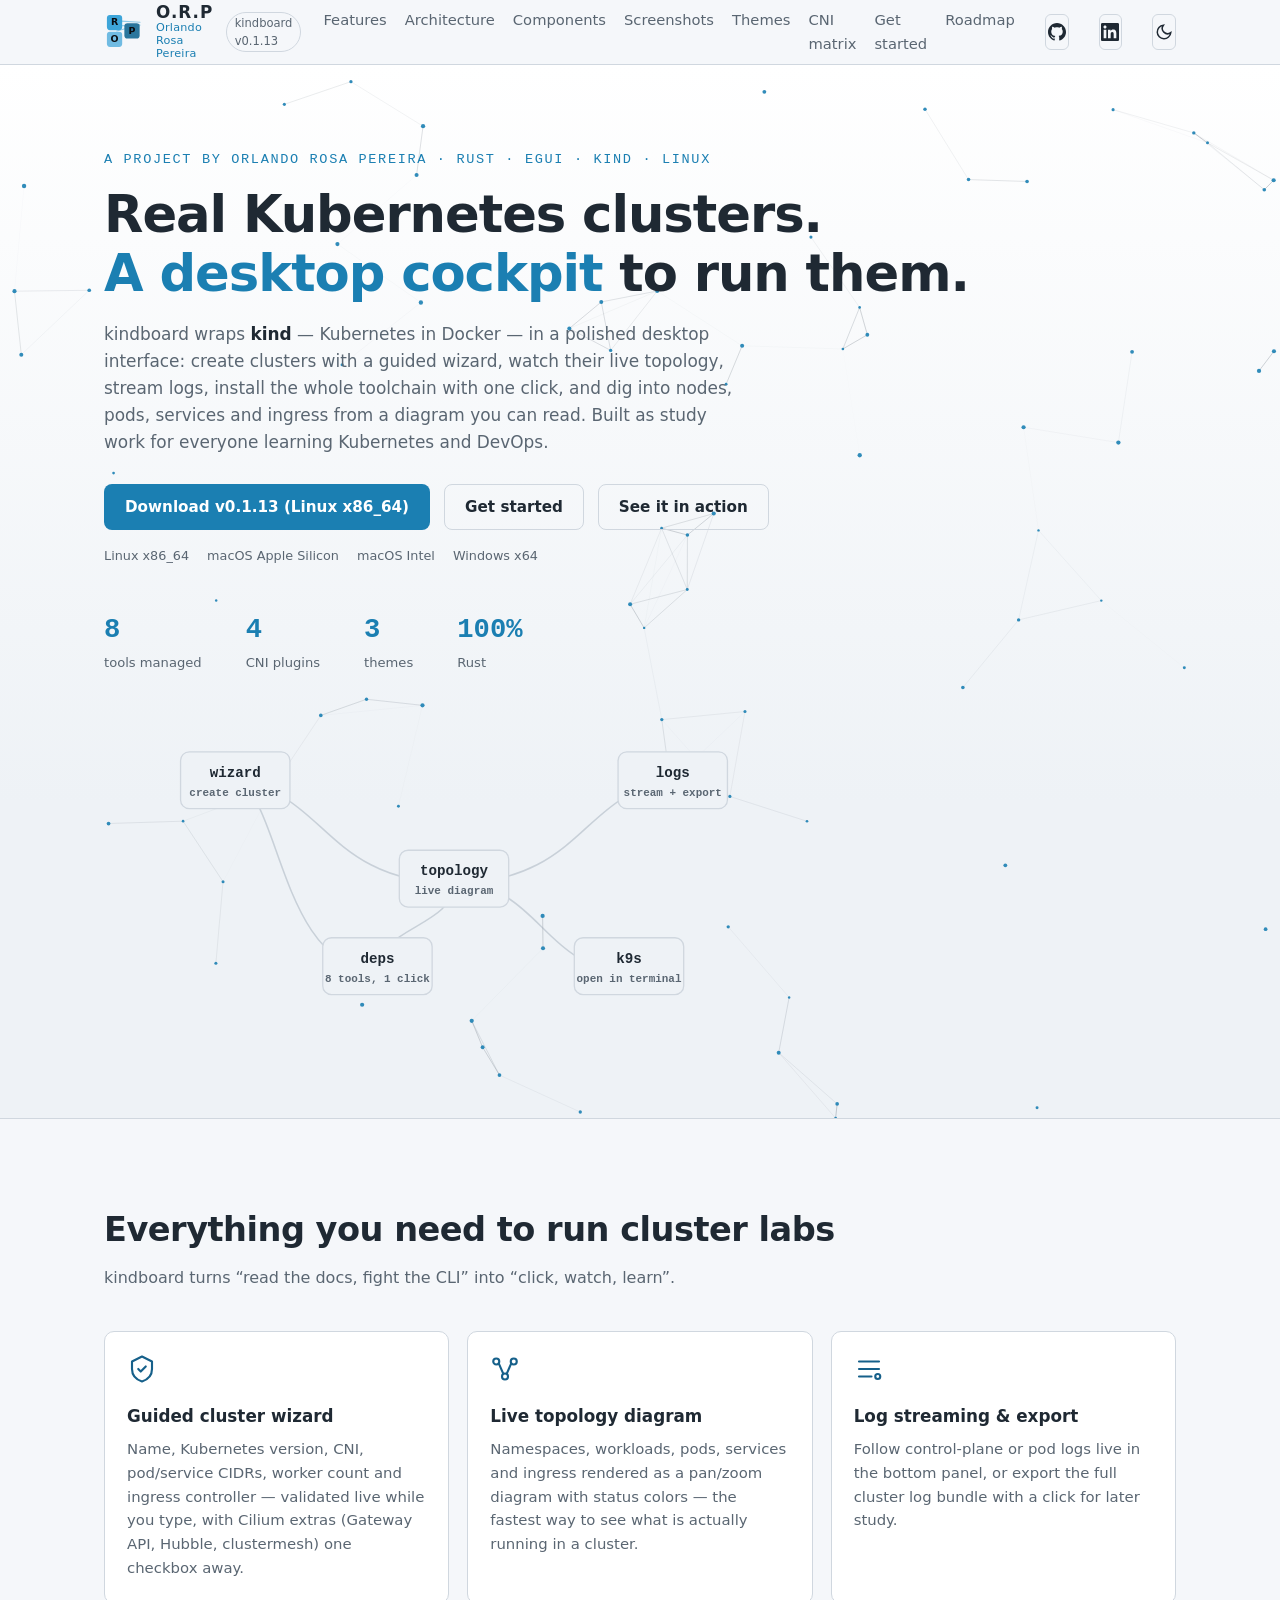
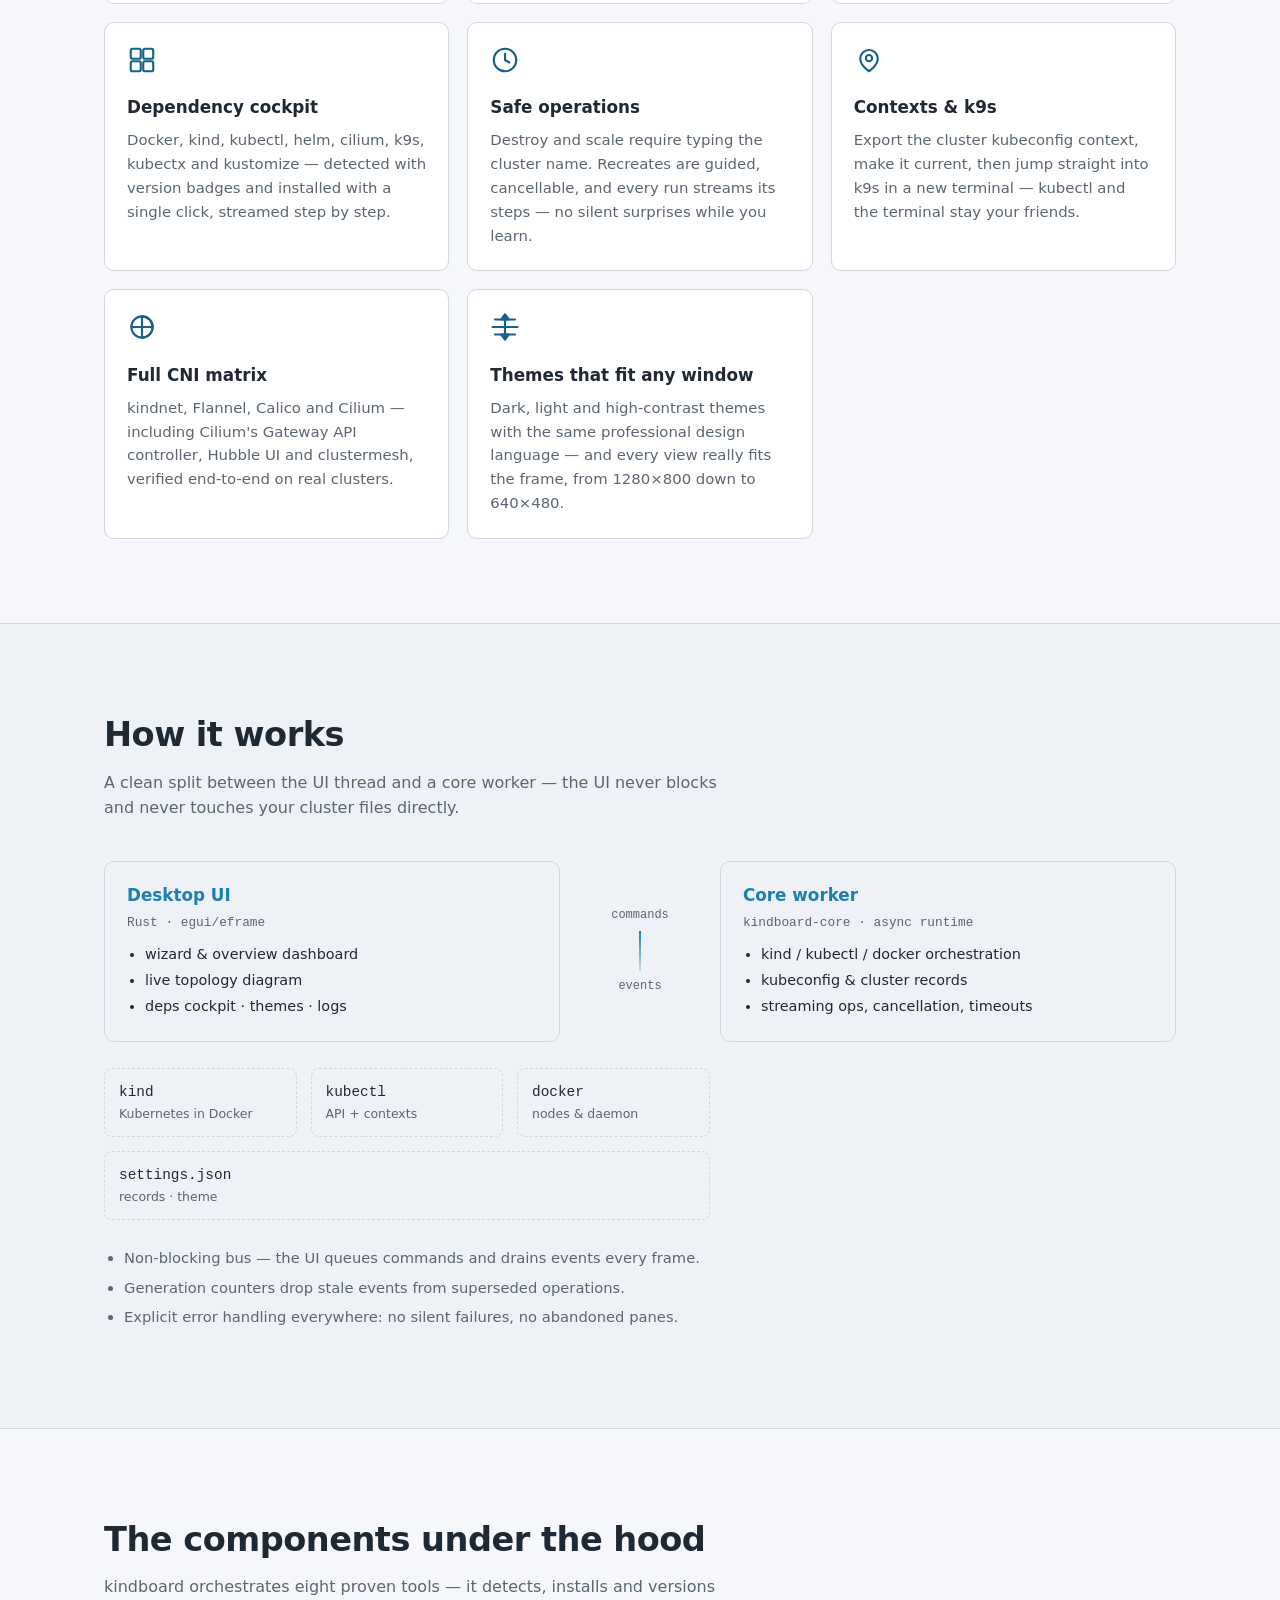
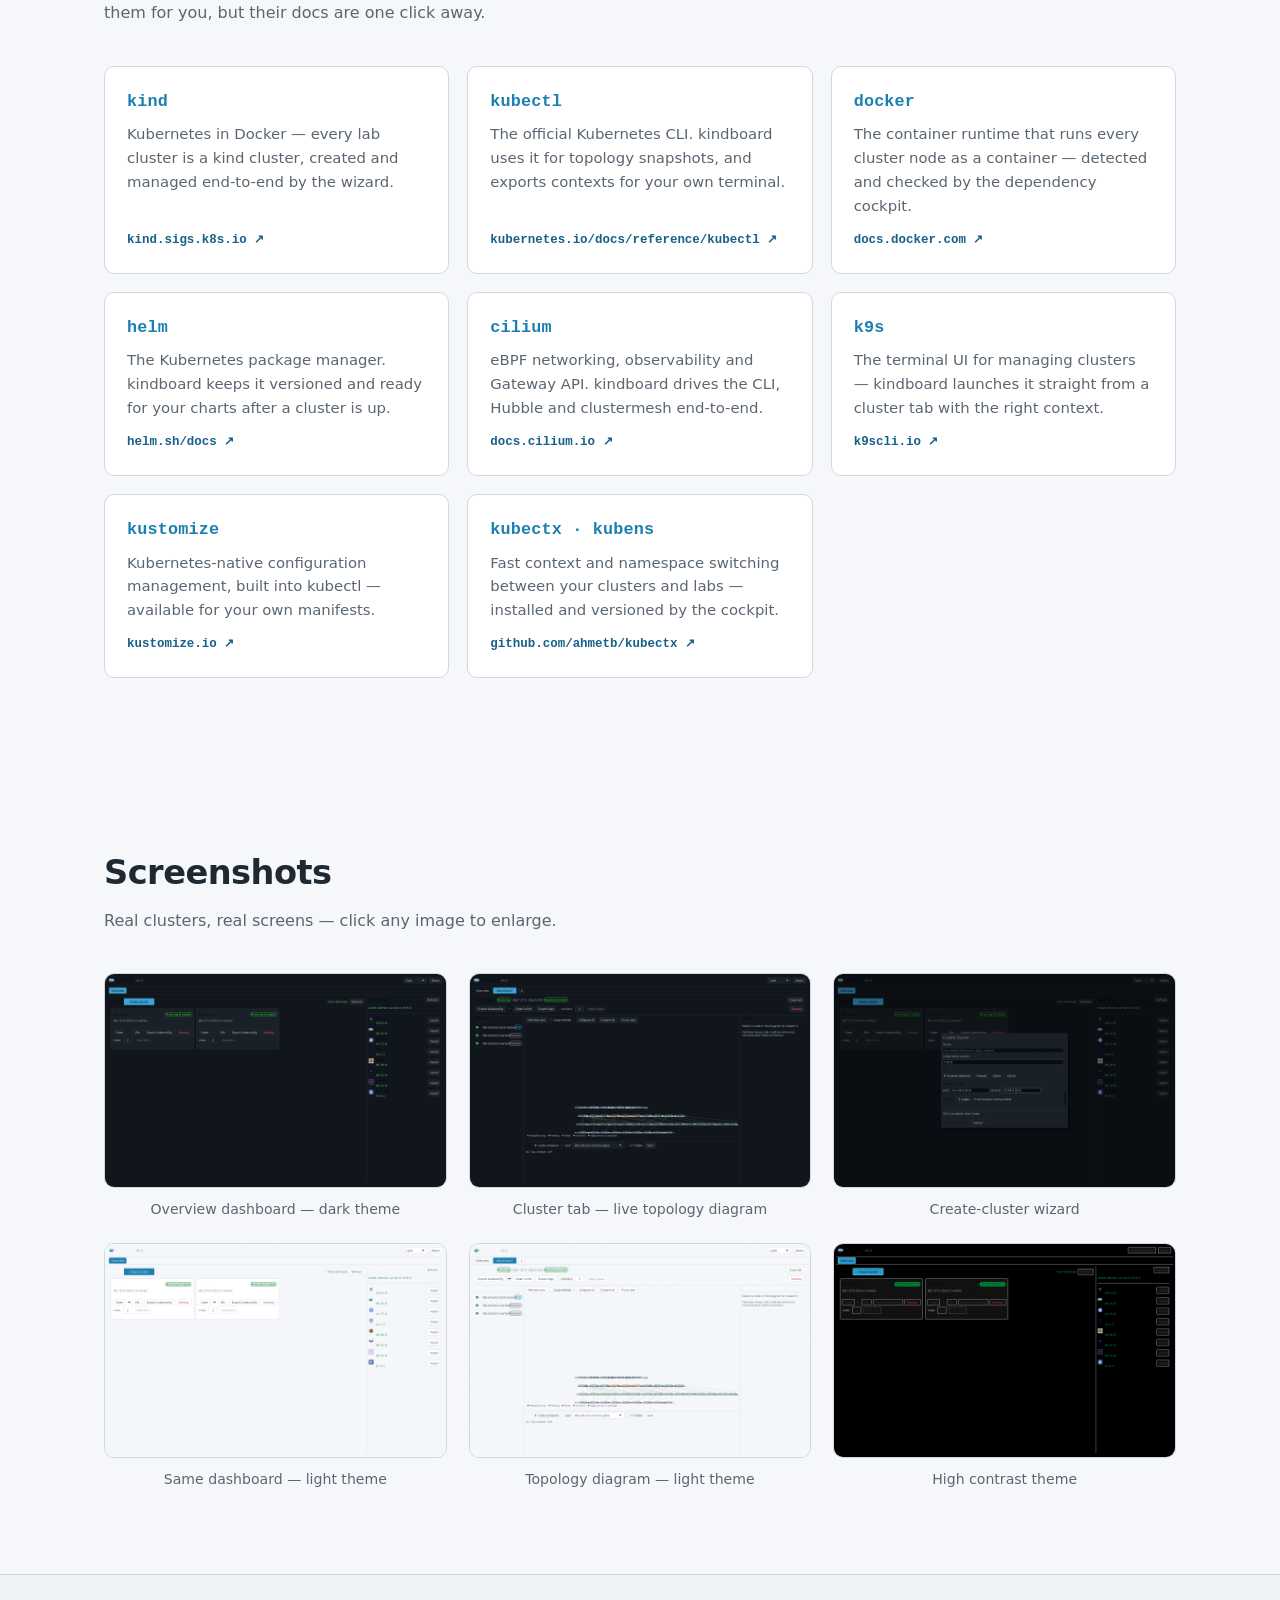
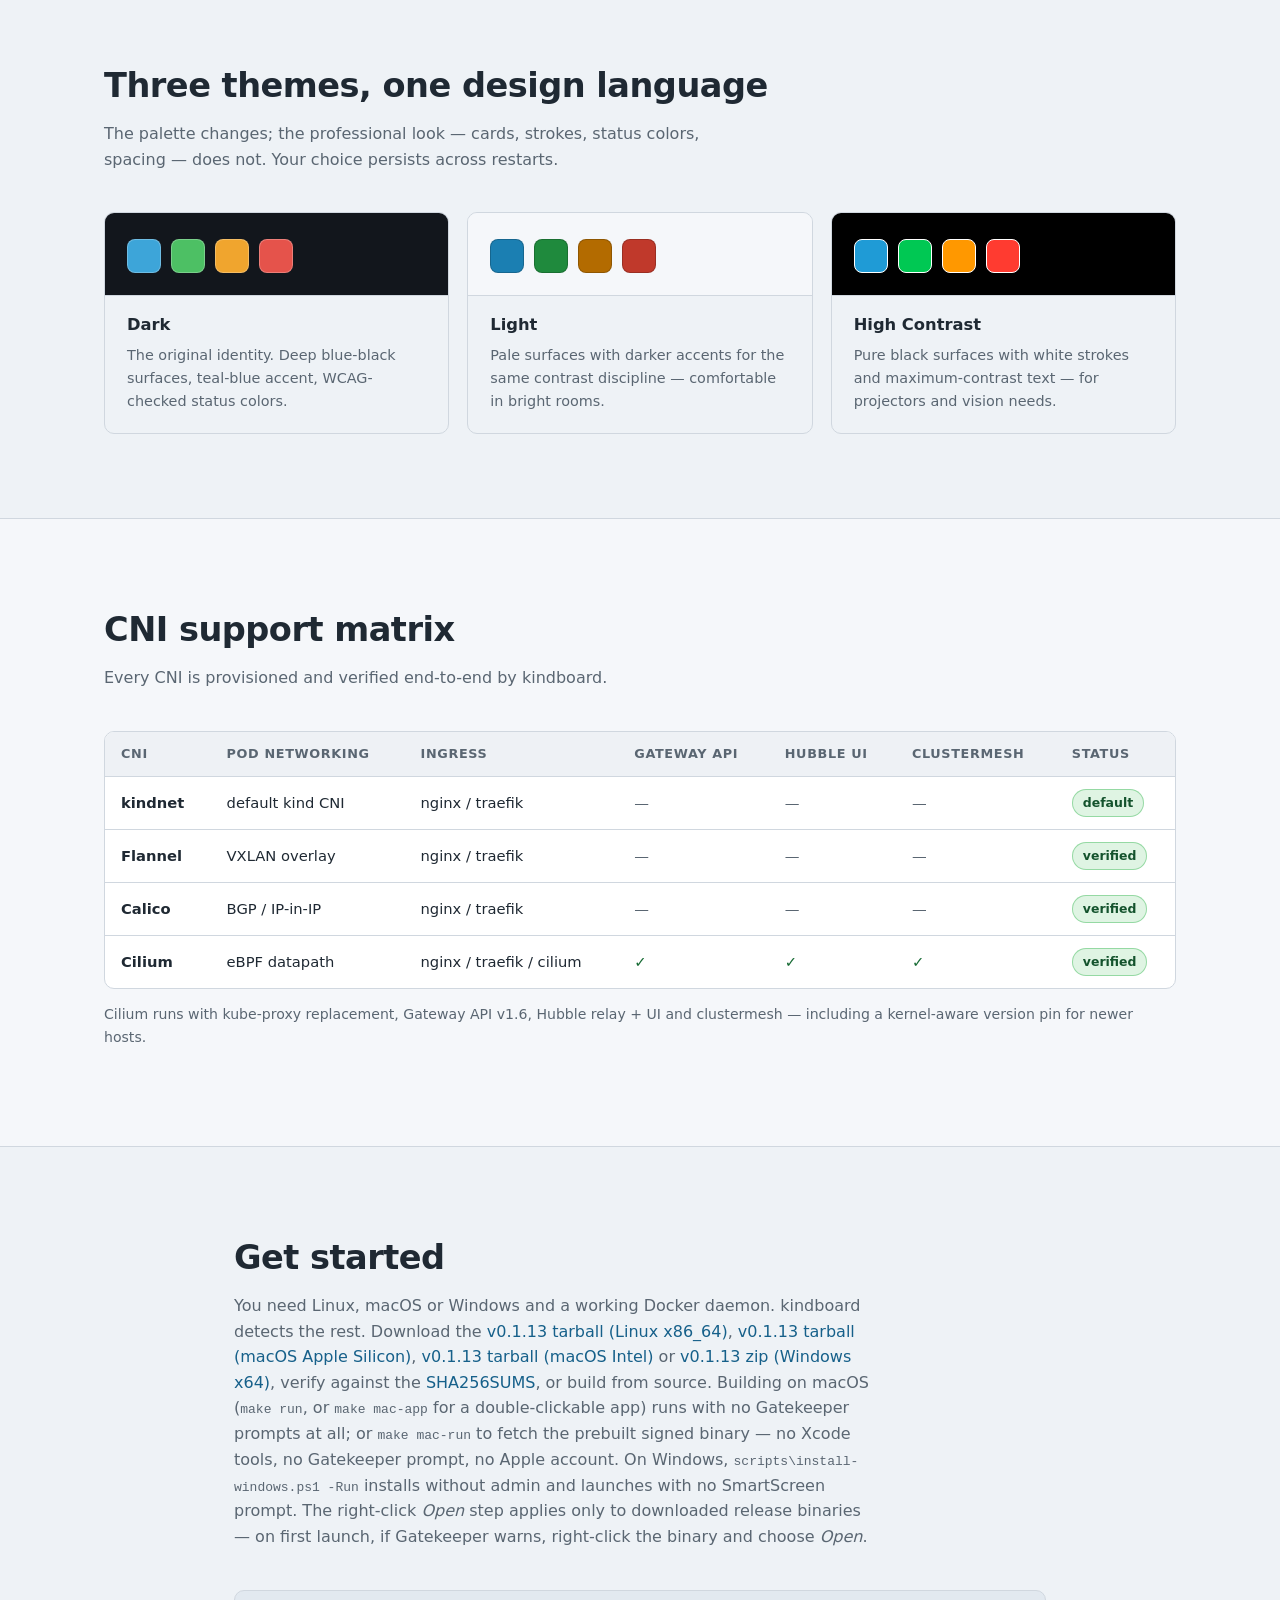
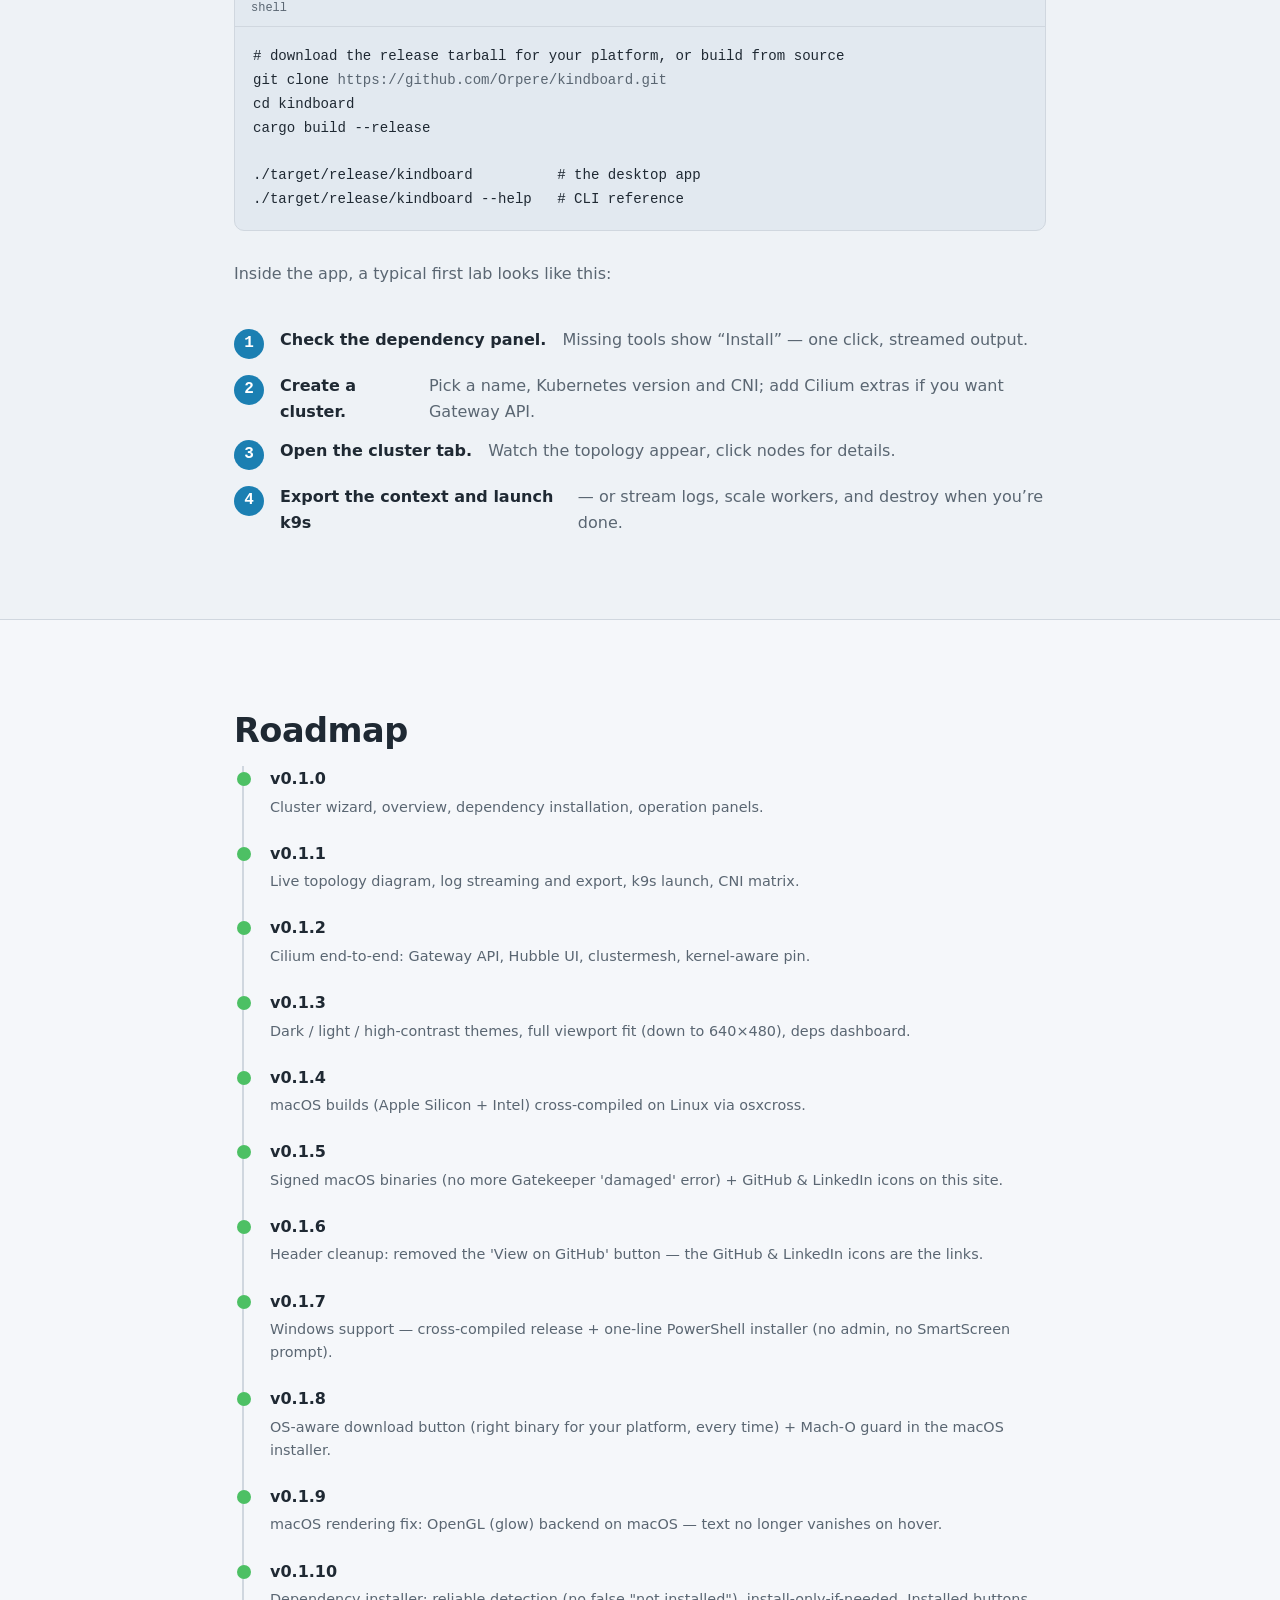
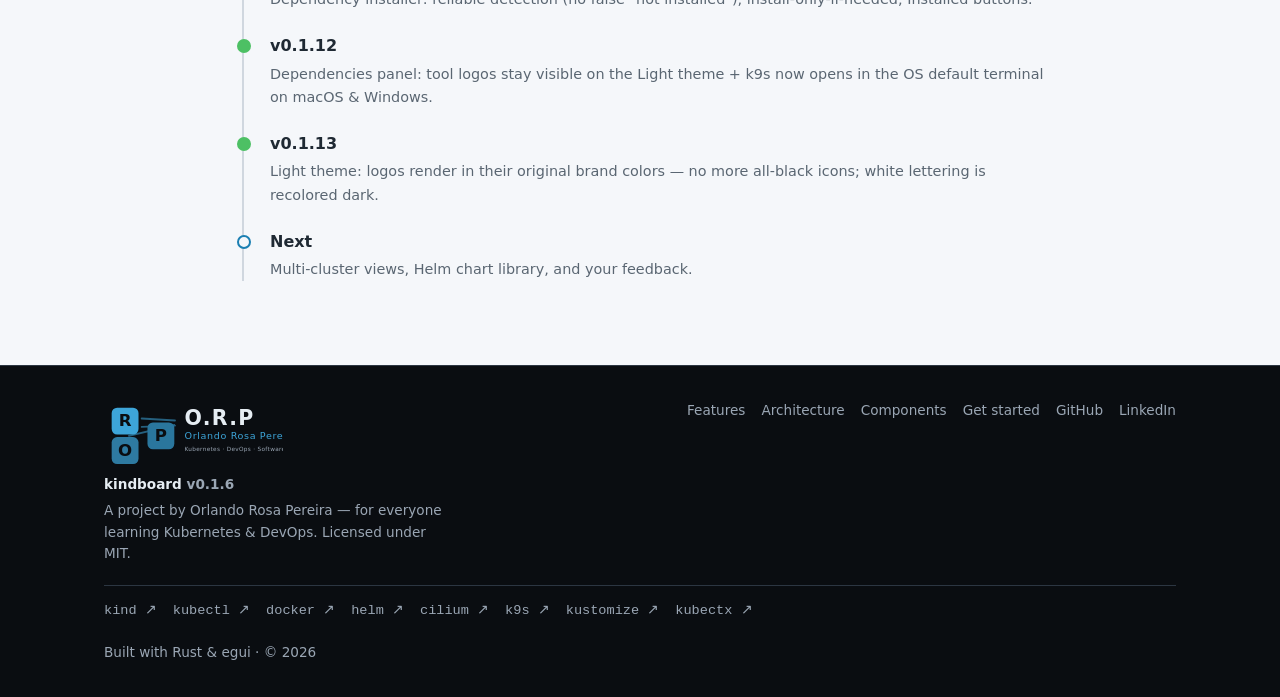
==== web/index.html @ 4336d51e "fix(theme): light-theme logos render in brand colors — recolored light lettering (ADR-0025) The Ligh" ====
<!DOCTYPE html>
<html lang="en">
<head>
  <meta charset="UTF-8" />
  <meta name="viewport" content="width=device-width, initial-scale=1.0" />
  <title>kindboard — a desktop cockpit for kind clusters</title>
  <meta name="description" content="kindboard is a Linux desktop app for creating, inspecting and managing local Kubernetes (kind) clusters — built in Rust for people learning Kubernetes and DevOps." />
  <meta name="theme-color" content="#12161c" />
  <meta name="author" content="Orlando Rosa Pereira" />
  <meta property="og:title" content="kindboard — a desktop cockpit for kind clusters" />
  <meta property="og:description" content="Create, inspect and manage local Kubernetes clusters from a polished desktop UI. Rust + egui, one-click dependencies, live topology diagrams, Cilium + Gateway API support." />
  <meta property="og:type" content="website" />
  <meta property="og:url" content="https://orpere.github.io/kindboard/" />
  <meta property="og:image" content="https://orpere.github.io/kindboard/og-image.png" />
  <link rel="icon" type="image/svg+xml" href="favicon.svg" />
  <link rel="icon" type="image/png" sizes="192x192" href="favicon-192.png" />
  <link rel="apple-touch-icon" href="apple-touch-icon.png" />
  <script>(function(){var t="dark";try{var s=localStorage.getItem("kb-theme");if(s==="dark"||s==="light"){t=s}else if(window.matchMedia&&window.matchMedia("(prefers-color-scheme: light)").matches){t="light"}}catch(e){}document.documentElement.setAttribute("data-theme",t);})();</script>
  <link rel="stylesheet" href="styles.css" />
</head>
<body>

<header class="site-header" id="top">
  <div class="wrap header-inner">
    <a class="brand" href="#top" aria-label="O.R.P — Orlando Rosa Pereira, home">
      <img class="brand-mark" src="assets/img/orp-mark.svg" alt="O.R.P mark" />
      <span class="brand-text">
        <strong>O.R.P</strong>
        <small>Orlando Rosa Pereira</small>
      </span>
      <span class="brand-version">kindboard v0.1.13</span>
    </a>
    <button class="nav-toggle" id="nav-toggle" aria-expanded="false" aria-controls="site-nav" aria-label="Toggle navigation">
      <span></span><span></span><span></span>
    </button>
    <nav class="site-nav" id="site-nav" aria-label="Main navigation">
      <a href="#features">Features</a>
      <a href="#architecture">Architecture</a>
      <a href="#components">Components</a>
      <a href="#screenshots">Screenshots</a>
      <a href="#themes">Themes</a>
      <a href="#cni">CNI matrix</a>
      <a href="#start">Get started</a>
      <a href="#roadmap">Roadmap</a>
    </nav>
    <a class="icon-link" href="https://github.com/Orpere/kindboard" target="_blank" rel="noopener noreferrer" aria-label="GitHub repository — Orpere/kindboard" title="GitHub repository — Orpere/kindboard"><svg width="18" height="18" viewBox="0 0 24 24" fill="currentColor" aria-hidden="true"><path d="M12 0C5.37 0 0 5.37 0 12c0 5.3 3.438 9.8 8.205 11.385.6.11.82-.26.82-.577 0-.285-.01-1.04-.015-2.04-3.338.724-4.042-1.61-4.042-1.61-.546-1.385-1.335-1.755-1.335-1.755-1.087-.744.084-.729.084-.729 1.205.084 1.838 1.236 1.838 1.236 1.07 1.835 2.809 1.305 3.495.998.108-.776.417-1.305.76-1.605-2.665-.3-5.466-1.332-5.466-5.93 0-1.31.465-2.38 1.235-3.22-.135-.303-.54-1.523.105-3.176 0 0 1.005-.322 3.3 1.23.96-.267 1.98-.399 3-.405 1.02.006 2.04.138 3 .405 2.28-1.552 3.285-1.23 3.285-1.23.645 1.653.24 2.873.12 3.176.765.84 1.23 1.91 1.23 3.22 0 4.61-2.805 5.625-5.475 5.92.42.36.81 1.096.81 2.22 0 1.606-.015 2.896-.015 3.286 0 .315.21.69.825.57C20.565 21.795 24 17.295 24 12c0-6.63-5.37-12-12-12z"/></svg></a>
    <a class="icon-link" href="https://www.linkedin.com/in/orlando-pereira-878aa32a" target="_blank" rel="noopener noreferrer" aria-label="LinkedIn profile — Orlando Rosa Pereira" title="LinkedIn profile — Orlando Rosa Pereira"><svg width="18" height="18" viewBox="0 0 24 24" fill="currentColor" aria-hidden="true"><path d="M20.447 20.452h-3.554v-5.569c0-1.328-.027-3.037-1.852-3.037-1.853 0-2.136 1.445-2.136 2.939v5.667H9.351V9h3.414v1.561h.046c.477-.9 1.637-1.85 3.37-1.85 3.601 0 4.267 2.37 4.267 5.455v6.286zM5.337 7.433c-1.144 0-2.063-.926-2.063-2.065 0-1.138.92-2.063 2.063-2.063 1.14 0 2.064.925 2.064 2.063 0 1.139-.925 2.065-2.064 2.065zm1.782 13.019H3.555V9h3.564v11.452zM22.225 0H1.771C.792 0 0 .774 0 1.729v20.542C0 23.227.792 24 1.771 24h20.451C23.2 24 24 23.227 24 22.271V1.729C24 .774 23.2 0 22.225 0z"/></svg></a>
    <button class="theme-toggle" id="theme-toggle" type="button" aria-pressed="false" aria-label="Switch to light theme" title="Switch to light theme"><svg id="theme-sun" width="18" height="18" viewBox="0 0 24 24" fill="none" stroke="currentColor" stroke-width="2" aria-hidden="true"><circle cx="12" cy="12" r="4"/><path d="M12 2v2M12 20v2M4.9 4.9l1.4 1.4M17.7 17.7l1.4 1.4M2 12h2M20 12h2M4.9 19.1l1.4-1.4M17.7 6.3l1.4-1.4"/></svg><svg id="theme-moon" width="18" height="18" viewBox="0 0 24 24" fill="none" stroke="currentColor" stroke-width="2" aria-hidden="true"><path d="M21 12.8A9 9 0 1 1 11.2 3a7 7 0 0 0 9.8 9.8z"/></svg></button>
  </div>
</header>

<main>

  <!-- ================= HERO ================= -->
  <section class="hero" id="hero">
    <div class="hero-grid" aria-hidden="true"></div>
    <canvas id="hero-network" aria-hidden="true"></canvas>
    <div class="wrap hero-inner">
      <p class="hero-kicker">A project by Orlando Rosa Pereira · Rust · egui · kind · Linux</p>
      <h1>Real Kubernetes clusters.<br /><span class="accent">A desktop cockpit</span> to run them.</h1>
      <p class="hero-sub">
        kindboard wraps <strong>kind</strong> — Kubernetes in Docker — in a polished desktop interface:
        create clusters with a guided wizard, watch their live topology, stream logs, install the
        whole toolchain with one click, and dig into nodes, pods, services and ingress from a diagram
        you can read. Built as study work for everyone learning Kubernetes and DevOps.
      </p>
      <div class="hero-actions">
        <a id="download-btn" class="btn btn-accent" rel="noopener" href="https://github.com/Orpere/kindboard/releases/latest">Download v0.1.13</a>
        <a id="download-btn-alt" class="btn btn-ghost" rel="noopener" hidden>macOS Intel</a>
        <a class="btn btn-ghost" href="#start">Get started</a>
        <a class="btn btn-ghost" href="#screenshots">See it in action</a>
        <ul class="platform-chips" role="list" aria-label="Download by platform">
          <li><a rel="noopener" href="https://github.com/Orpere/kindboard/releases/download/v0.1.13/kindboard-linux-x86_64.tar.gz">Linux x86_64</a></li>
          <li><a rel="noopener" href="https://github.com/Orpere/kindboard/releases/download/v0.1.13/kindboard-darwin-arm64.tar.gz">macOS Apple Silicon</a></li>
          <li><a rel="noopener" href="https://github.com/Orpere/kindboard/releases/download/v0.1.13/kindboard-darwin-x86_64.tar.gz">macOS Intel</a></li>
          <li><a rel="noopener" href="https://github.com/Orpere/kindboard/releases/download/v0.1.13/kindboard-windows-x86_64.zip">Windows x64</a></li>
        </ul>
      </div>
      <ul class="hero-stats" role="list">
        <li><strong>8</strong><span>tools managed</span></li>
        <li><strong>4</strong><span>CNI plugins</span></li>
        <li><strong>3</strong><span>themes</span></li>
        <li><strong>100%</strong><span>Rust</span></li>
      </ul>
      <div class="hero-art" aria-hidden="true">
        <svg viewBox="0 0 640 300" role="img">
          <g class="edges">
            <path d="M120 60 C 200 60, 200 150, 320 150"/>
            <path d="M320 150 C 440 150, 440 60, 520 60"/>
            <path d="M320 150 C 400 150, 400 230, 480 230"/>
            <path d="M120 60 C 160 60, 160 230, 250 230"/>
            <path d="M320 150 C 320 190, 250 190, 250 230"/>
          </g>
          <g class="nodes">
            <rect x="70" y="30" width="100" height="52" rx="8"/>
            <text x="120" y="53" text-anchor="middle">wizard</text>
            <text x="120" y="70" text-anchor="middle" class="sub">create cluster</text>
            <rect x="270" y="120" width="100" height="52" rx="8"/>
            <text x="320" y="143" text-anchor="middle">topology</text>
            <text x="320" y="160" text-anchor="middle" class="sub">live diagram</text>
            <rect x="470" y="30" width="100" height="52" rx="8"/>
            <text x="520" y="53" text-anchor="middle">logs</text>
            <text x="520" y="70" text-anchor="middle" class="sub">stream + export</text>
            <rect x="200" y="200" width="100" height="52" rx="8"/>
            <text x="250" y="223" text-anchor="middle">deps</text>
            <text x="250" y="240" text-anchor="middle" class="sub">8 tools, 1 click</text>
            <rect x="430" y="200" width="100" height="52" rx="8"/>
            <text x="480" y="223" text-anchor="middle">k9s</text>
            <text x="480" y="240" text-anchor="middle" class="sub">open in terminal</text>
          </g>
        </svg>
      </div>
    </div>
  </section>

  <!-- ================= FEATURES ================= -->
  <section class="section" id="features">
    <div class="wrap">
      <h2>Everything you need to run cluster labs</h2>
      <p class="section-sub">kindboard turns “read the docs, fight the CLI” into “click, watch, learn”.</p>
      <div class="features-grid">
        <article class="card">
          <svg class="card-icon" viewBox="0 0 24 24" aria-hidden="true"><path d="M12 2l8 4v6c0 5-3.5 8.5-8 10-4.5-1.5-8-5-8-10V6z"/><path d="M9 12l2 2 4-4"/></svg>
          <h3>Guided cluster wizard</h3>
          <p>Name, Kubernetes version, CNI, pod/service CIDRs, worker count and ingress controller — validated live while you type, with Cilium extras (Gateway API, Hubble, clustermesh) one checkbox away.</p>
        </article>
        <article class="card">
          <svg class="card-icon" viewBox="0 0 24 24" aria-hidden="true"><circle cx="5" cy="6" r="2.4"/><circle cx="19" cy="6" r="2.4"/><circle cx="12" cy="18" r="2.4"/><path d="M7 7.5l3.5 8M17 7.5l-3.5 8"/></svg>
          <h3>Live topology diagram</h3>
          <p>Namespaces, workloads, pods, services and ingress rendered as a pan/zoom diagram with status colors — the fastest way to see what is actually running in a cluster.</p>
        </article>
        <article class="card">
          <svg class="card-icon" viewBox="0 0 24 24" aria-hidden="true"><path d="M4 6h16M4 12h16M4 18h10"/><circle cx="19" cy="18" r="2"/></svg>
          <h3>Log streaming &amp; export</h3>
          <p>Follow control-plane or pod logs live in the bottom panel, or export the full cluster log bundle with a click for later study.</p>
        </article>
        <article class="card">
          <svg class="card-icon" viewBox="0 0 24 24" aria-hidden="true"><rect x="3" y="3" width="8" height="8" rx="1.5"/><rect x="13" y="3" width="8" height="8" rx="1.5"/><rect x="3" y="13" width="8" height="8" rx="1.5"/><rect x="13" y="13" width="8" height="8" rx="1.5"/></svg>
          <h3>Dependency cockpit</h3>
          <p>Docker, kind, kubectl, helm, cilium, k9s, kubectx and kustomize — detected with version badges and installed with a single click, streamed step by step.</p>
        </article>
        <article class="card">
          <svg class="card-icon" viewBox="0 0 24 24" aria-hidden="true"><path d="M12 3a9 9 0 100 18 9 9 0 000-18z"/><path d="M12 7v5l3.5 2"/></svg>
          <h3>Safe operations</h3>
          <p>Destroy and scale require typing the cluster name. Recreates are guided, cancellable, and every run streams its steps — no silent surprises while you learn.</p>
        </article>
        <article class="card">
          <svg class="card-icon" viewBox="0 0 24 24" aria-hidden="true"><path d="M12 21s-7-4.6-7-10a7 7 0 0114 0c0 5.4-7 10-7 10z"/><circle cx="12" cy="10.5" r="2.5"/></svg>
          <h3>Contexts &amp; k9s</h3>
          <p>Export the cluster kubeconfig context, make it current, then jump straight into k9s in a new terminal — kubectl and the terminal stay your friends.</p>
        </article>
        <article class="card">
          <svg class="card-icon" viewBox="0 0 24 24" aria-hidden="true"><circle cx="12" cy="12" r="8.5"/><path d="M12 3.5a8.5 8.5 0 010 17zM3.5 12h17"/></svg>
          <h3>Full CNI matrix</h3>
          <p>kindnet, Flannel, Calico and Cilium — including Cilium's Gateway API controller, Hubble UI and clustermesh, verified end-to-end on real clusters.</p>
        </article>
        <article class="card">
          <svg class="card-icon" viewBox="0 0 24 24" aria-hidden="true"><path d="M12 2v20M4 6h16M4 18h16M2 12h20"/><path d="M12 2l-3 4h6zM12 22l-3-4h6z"/></svg>
          <h3>Themes that fit any window</h3>
          <p>Dark, light and high-contrast themes with the same professional design language — and every view really fits the frame, from 1280×800 down to 640×480.</p>
        </article>
      </div>
    </div>
  </section>

  <!-- ================= ARCHITECTURE ================= -->
  <section class="section section-dark" id="architecture">
    <div class="wrap">
      <h2>How it works</h2>
      <p class="section-sub">A clean split between the UI thread and a core worker — the UI never blocks and never touches your cluster files directly.</p>
      <div class="arch-diagram" role="img" aria-label="Architecture diagram: the egui UI talks to a Rust core worker over a command/event bus; the worker drives kind, kubectl, docker and the stored cluster records.">
        <div class="arch-box arch-ui">
          <h3>Desktop UI</h3>
          <p>Rust · egui/eframe</p>
          <ul>
            <li>wizard &amp; overview dashboard</li>
            <li>live topology diagram</li>
            <li>deps cockpit · themes · logs</li>
          </ul>
        </div>
        <div class="arch-bus" aria-hidden="true">
          <span>commands</span>
          <span class="bus-line"></span>
          <span>events</span>
        </div>
        <div class="arch-box arch-core">
          <h3>Core worker</h3>
          <p>kindboard-core · async runtime</p>
          <ul>
            <li>kind / kubectl / docker orchestration</li>
            <li>kubeconfig &amp; cluster records</li>
            <li>streaming ops, cancellation, timeouts</li>
          </ul>
        </div>
        <div class="arch-targets">
          <div class="arch-target"><span>kind</span><small>Kubernetes in Docker</small></div>
          <div class="arch-target"><span>kubectl</span><small>API + contexts</small></div>
          <div class="arch-target"><span>docker</span><small>nodes &amp; daemon</small></div>
          <div class="arch-target"><span>settings.json</span><small>records · theme</small></div>
        </div>
      </div>
      <ul class="arch-notes" role="list">
        <li>Non-blocking bus — the UI queues commands and drains events every frame.</li>
        <li>Generation counters drop stale events from superseded operations.</li>
        <li>Explicit error handling everywhere: no silent failures, no abandoned panes.</li>
      </ul>
    </div>
  </section>

  <!-- ================= COMPONENTS ================= -->
  <section class="section" id="components">
    <div class="wrap">
      <h2>The components under the hood</h2>
      <p class="section-sub">kindboard orchestrates eight proven tools — it detects, installs and versions them for you, but their docs are one click away.</p>
      <div class="features-grid">
        <article class="card comp-card">
          <h3 class="comp-name">kind</h3>
          <p>Kubernetes in Docker — every lab cluster is a kind cluster, created and managed end-to-end by the wizard.</p>
          <a class="comp-link" href="https://kind.sigs.k8s.io/" target="_blank" rel="noopener noreferrer">kind.sigs.k8s.io ↗</a>
        </article>
        <article class="card comp-card">
          <h3 class="comp-name">kubectl</h3>
          <p>The official Kubernetes CLI. kindboard uses it for topology snapshots, and exports contexts for your own terminal.</p>
          <a class="comp-link" href="https://kubernetes.io/docs/reference/kubectl/" target="_blank" rel="noopener noreferrer">kubernetes.io/docs/reference/kubectl ↗</a>
        </article>
        <article class="card comp-card">
          <h3 class="comp-name">docker</h3>
          <p>The container runtime that runs every cluster node as a container — detected and checked by the dependency cockpit.</p>
          <a class="comp-link" href="https://docs.docker.com/" target="_blank" rel="noopener noreferrer">docs.docker.com ↗</a>
        </article>
        <article class="card comp-card">
          <h3 class="comp-name">helm</h3>
          <p>The Kubernetes package manager. kindboard keeps it versioned and ready for your charts after a cluster is up.</p>
          <a class="comp-link" href="https://helm.sh/docs/" target="_blank" rel="noopener noreferrer">helm.sh/docs ↗</a>
        </article>
        <article class="card comp-card">
          <h3 class="comp-name">cilium</h3>
          <p>eBPF networking, observability and Gateway API. kindboard drives the CLI, Hubble and clustermesh end-to-end.</p>
          <a class="comp-link" href="https://docs.cilium.io/en/stable/gettingstarted/k8s-install-default/" target="_blank" rel="noopener noreferrer">docs.cilium.io ↗</a>
        </article>
        <article class="card comp-card">
          <h3 class="comp-name">k9s</h3>
          <p>The terminal UI for managing clusters — kindboard launches it straight from a cluster tab with the right context.</p>
          <a class="comp-link" href="https://k9scli.io/" target="_blank" rel="noopener noreferrer">k9scli.io ↗</a>
        </article>
        <article class="card comp-card">
          <h3 class="comp-name">kustomize</h3>
          <p>Kubernetes-native configuration management, built into kubectl — available for your own manifests.</p>
          <a class="comp-link" href="https://kustomize.io/" target="_blank" rel="noopener noreferrer">kustomize.io ↗</a>
        </article>
        <article class="card comp-card">
          <h3 class="comp-name">kubectx · kubens</h3>
          <p>Fast context and namespace switching between your clusters and labs — installed and versioned by the cockpit.</p>
          <a class="comp-link" href="https://github.com/ahmetb/kubectx" target="_blank" rel="noopener noreferrer">github.com/ahmetb/kubectx ↗</a>
        </article>
      </div>
    </div>
  </section>

  <!-- ================= SCREENSHOTS ================= -->
  <section class="section" id="screenshots">
    <div class="wrap">
      <h2>Screenshots</h2>
      <p class="section-sub">Real clusters, real screens — click any image to enlarge.</p>
      <div class="shots-grid">
        <figure>
          <a href="assets/img/screenshot-overview-dark.png" class="shot" data-lightbox>
            <img src="assets/img/screenshot-overview-dark.png" alt="kindboard overview dashboard in dark theme showing two managed clusters with uniform cards, the dependency panel and a tools-ready summary" loading="lazy" />
          </a>
          <figcaption>Overview dashboard — dark theme</figcaption>
        </figure>
        <figure>
          <a href="assets/img/screenshot-cluster-dark.png" class="shot" data-lightbox>
            <img src="assets/img/screenshot-cluster-dark.png" alt="kindboard cluster tab showing the live topology diagram, node list and detail panel" loading="lazy" />
          </a>
          <figcaption>Cluster tab — live topology diagram</figcaption>
        </figure>
        <figure>
          <a href="assets/img/screenshot-wizard-dark.png" class="shot" data-lightbox>
            <img src="assets/img/screenshot-wizard-dark.png" alt="kindboard create-cluster wizard with CNI selection and live validation" loading="lazy" />
          </a>
          <figcaption>Create-cluster wizard</figcaption>
        </figure>
        <figure>
          <a href="assets/img/screenshot-overview-light.png" class="shot" data-lightbox>
            <img src="assets/img/screenshot-overview-light.png" alt="the same overview dashboard rendered in the light theme" loading="lazy" />
          </a>
          <figcaption>Same dashboard — light theme</figcaption>
        </figure>
        <figure>
          <a href="assets/img/screenshot-cluster-light.png" class="shot" data-lightbox>
            <img src="assets/img/screenshot-cluster-light.png" alt="the cluster topology diagram rendered in the light theme" loading="lazy" />
          </a>
          <figcaption>Topology diagram — light theme</figcaption>
        </figure>
        <figure>
          <a href="assets/img/screenshot-overview-high-contrast.png" class="shot" data-lightbox>
            <img src="assets/img/screenshot-overview-high-contrast.png" alt="the overview dashboard in the high contrast theme with pure black surfaces" loading="lazy" />
          </a>
          <figcaption>High contrast theme</figcaption>
        </figure>
      </div>
    </div>
  </section>

  <!-- ================= THEMES ================= -->
  <section class="section section-dark" id="themes">
    <div class="wrap">
      <h2>Three themes, one design language</h2>
      <p class="section-sub">The palette changes; the professional look — cards, strokes, status colors, spacing — does not. Your choice persists across restarts.</p>
      <div class="themes-grid">
        <article class="theme-card">
          <div class="theme-preview theme-dark" aria-hidden="true">
            <span class="sw sw-accent"></span><span class="sw sw-green"></span><span class="sw sw-amber"></span><span class="sw sw-red"></span>
          </div>
          <h3>Dark</h3>
          <p>The original identity. Deep blue-black surfaces, teal-blue accent, WCAG-checked status colors.</p>
        </article>
        <article class="theme-card">
          <div class="theme-preview theme-light" aria-hidden="true">
            <span class="sw sw-accent"></span><span class="sw sw-green"></span><span class="sw sw-amber"></span><span class="sw sw-red"></span>
          </div>
          <h3>Light</h3>
          <p>Pale surfaces with darker accents for the same contrast discipline — comfortable in bright rooms.</p>
        </article>
        <article class="theme-card">
          <div class="theme-preview theme-hc" aria-hidden="true">
            <span class="sw sw-accent"></span><span class="sw sw-green"></span><span class="sw sw-amber"></span><span class="sw sw-red"></span>
          </div>
          <h3>High Contrast</h3>
          <p>Pure black surfaces with white strokes and maximum-contrast text — for projectors and vision needs.</p>
        </article>
      </div>
    </div>
  </section>

  <!-- ================= CNI MATRIX ================= -->
  <section class="section" id="cni">
    <div class="wrap">
      <h2>CNI support matrix</h2>
      <p class="section-sub">Every CNI is provisioned and verified end-to-end by kindboard.</p>
      <div class="table-scroll">
        <table class="cni-table">
          <thead>
            <tr><th scope="col">CNI</th><th scope="col">Pod networking</th><th scope="col">Ingress</th><th scope="col">Gateway API</th><th scope="col">Hubble UI</th><th scope="col">Clustermesh</th><th scope="col">Status</th></tr>
          </thead>
          <tbody>
            <tr><th scope="row">kindnet</th><td>default kind CNI</td><td>nginx / traefik</td><td class="no">—</td><td class="no">—</td><td class="no">—</td><td><span class="badge badge-green">default</span></td></tr>
            <tr><th scope="row">Flannel</th><td>VXLAN overlay</td><td>nginx / traefik</td><td class="no">—</td><td class="no">—</td><td class="no">—</td><td><span class="badge badge-green">verified</span></td></tr>
            <tr><th scope="row">Calico</th><td>BGP / IP-in-IP</td><td>nginx / traefik</td><td class="no">—</td><td class="no">—</td><td class="no">—</td><td><span class="badge badge-green">verified</span></td></tr>
            <tr><th scope="row">Cilium</th><td>eBPF datapath</td><td>nginx / traefik / cilium</td><td class="yes">✓</td><td class="yes">✓</td><td class="yes">✓</td><td><span class="badge badge-green">verified</span></td></tr>
          </tbody>
        </table>
      </div>
      <p class="table-note">Cilium runs with kube-proxy replacement, Gateway API v1.6, Hubble relay + UI and clustermesh — including a kernel-aware version pin for newer hosts.</p>
    </div>
  </section>

  <!-- ================= GETTING STARTED ================= -->
  <section class="section section-dark" id="start">
    <div class="wrap narrow">
      <h2>Get started</h2>
      <p class="section-sub">You need Linux, macOS or Windows and a working Docker daemon. kindboard detects the rest. Download the
        <a href="https://github.com/Orpere/kindboard/releases/download/v0.1.13/kindboard-linux-x86_64.tar.gz">v0.1.13 tarball (Linux x86_64)</a>,
        <a href="https://github.com/Orpere/kindboard/releases/download/v0.1.13/kindboard-darwin-arm64.tar.gz">v0.1.13 tarball (macOS Apple Silicon)</a>,
        <a href="https://github.com/Orpere/kindboard/releases/download/v0.1.13/kindboard-darwin-x86_64.tar.gz">v0.1.13 tarball (macOS Intel)</a> or
        <a href="https://github.com/Orpere/kindboard/releases/download/v0.1.13/kindboard-windows-x86_64.zip">v0.1.13 zip (Windows x64)</a>,
        verify against the <a href="https://github.com/Orpere/kindboard/releases/download/v0.1.13/SHA256SUMS">SHA256SUMS</a>,
        or build from source. Building on macOS (<code>make run</code>, or <code>make mac-app</code> for a double-clickable app) runs with no Gatekeeper prompts at all; or <code>make mac-run</code> to fetch the prebuilt signed binary — no Xcode tools, no Gatekeeper prompt, no Apple account. On Windows, <code>scripts\install-windows.ps1 -Run</code> installs without admin and launches with no SmartScreen prompt. The right-click <em>Open</em> step applies only to downloaded release binaries — on first launch, if Gatekeeper warns, right-click the binary and choose <em>Open</em>.</p>
      <div class="code-block">
        <div class="code-head"><span>shell</span></div>
        <pre><code># download the release tarball for your platform, or build from source
git clone <span class="c-muted">https://github.com/Orpere/kindboard.git</span>
cd kindboard
cargo build --release

./target/release/kindboard          # the desktop app
./target/release/kindboard --help   # CLI reference</code></pre>
      </div>
      <p class="section-sub">Inside the app, a typical first lab looks like this:</p>
      <ol class="steps" role="list">
        <li><strong>Check the dependency panel.</strong> Missing tools show “Install” — one click, streamed output.</li>
        <li><strong>Create a cluster.</strong> Pick a name, Kubernetes version and CNI; add Cilium extras if you want Gateway API.</li>
        <li><strong>Open the cluster tab.</strong> Watch the topology appear, click nodes for details.</li>
        <li><strong>Export the context and launch k9s</strong> — or stream logs, scale workers, and destroy when you’re done.</li>
      </ol>
    </div>
  </section>

  <!-- ================= ROADMAP ================= -->
  <section class="section" id="roadmap">
    <div class="wrap narrow">
      <h2>Roadmap</h2>
      <div class="timeline">
        <div class="tl-item"><span class="tl-dot done"></span><div><h3>v0.1.0</h3><p>Cluster wizard, overview, dependency installation, operation panels.</p></div></div>
        <div class="tl-item"><span class="tl-dot done"></span><div><h3>v0.1.1</h3><p>Live topology diagram, log streaming and export, k9s launch, CNI matrix.</p></div></div>
        <div class="tl-item"><span class="tl-dot done"></span><div><h3>v0.1.2</h3><p>Cilium end-to-end: Gateway API, Hubble UI, clustermesh, kernel-aware pin.</p></div></div>
        <div class="tl-item"><span class="tl-dot done"></span><div><h3>v0.1.3</h3><p>Dark / light / high-contrast themes, full viewport fit (down to 640×480), deps dashboard.</p></div></div>
        <div class="tl-item"><span class="tl-dot done"></span><div><h3>v0.1.4</h3><p>macOS builds (Apple Silicon + Intel) cross-compiled on Linux via osxcross.</p></div></div>
        <div class="tl-item"><span class="tl-dot done"></span><div><h3>v0.1.5</h3><p>Signed macOS binaries (no more Gatekeeper 'damaged' error) + GitHub &amp; LinkedIn icons on this site.</p></div></div>
        <div class="tl-item"><span class="tl-dot done"></span><div><h3>v0.1.6</h3><p>Header cleanup: removed the 'View on GitHub' button — the GitHub &amp; LinkedIn icons are the links.</p></div></div>
        <div class="tl-item"><span class="tl-dot done"></span><div><h3>v0.1.7</h3><p>Windows support — cross-compiled release + one-line PowerShell installer (no admin, no SmartScreen prompt).</p></div></div>
        <div class="tl-item"><span class="tl-dot done"></span><div><h3>v0.1.8</h3><p>OS-aware download button (right binary for your platform, every time) + Mach-O guard in the macOS installer.</p></div></div>
        <div class="tl-item"><span class="tl-dot done"></span><div><h3>v0.1.9</h3><p>macOS rendering fix: OpenGL (glow) backend on macOS — text no longer vanishes on hover.</p></div></div>
        <div class="tl-item"><span class="tl-dot done"></span><div><h3>v0.1.10</h3><p>Dependency installer: reliable detection (no false "not installed"), install-only-if-needed, Installed buttons.</p></div></div>
        <div class="tl-item"><span class="tl-dot done"></span><div><h3>v0.1.12</h3><p>Dependencies panel: tool logos stay visible on the Light theme + k9s now opens in the OS default terminal on macOS &amp; Windows.</p></div></div>
        <div class="tl-item"><span class="tl-dot done"></span><div><h3>v0.1.13</h3><p>Light theme: logos render in their original brand colors — no more all-black icons; white lettering is recolored dark.</p></div></div>
        <div class="tl-item"><span class="tl-dot next"></span><div><h3>Next</h3><p>Multi-cluster views, Helm chart library, and your feedback.</p></div></div>
      </div>
    </div>
  </section>

</main>

<footer class="site-footer">
  <div class="wrap footer-inner">
    <div class="footer-brand-box">
      <img class="footer-logo" src="assets/img/logo-orp.svg" alt="O.R.P logo — Orlando Rosa Pereira" />
      <p class="footer-brand">kindboard <span class="muted">v0.1.6</span></p>
      <p class="muted">A project by Orlando Rosa Pereira — for everyone learning Kubernetes &amp; DevOps. Licensed under MIT.</p>
    </div>
    <nav aria-label="Footer navigation">
      <a href="#features">Features</a>
      <a href="#architecture">Architecture</a>
      <a href="#components">Components</a>
      <a href="#start">Get started</a>
      <a href="https://github.com/Orpere/kindboard" target="_blank" rel="noopener">GitHub</a>
      <a href="https://www.linkedin.com/in/orlando-pereira-878aa32a" target="_blank" rel="noopener noreferrer">LinkedIn</a>
    </nav>
    <nav class="footer-refs" aria-label="Official component references">
      <a href="https://kind.sigs.k8s.io/" target="_blank" rel="noopener noreferrer">kind ↗</a>
      <a href="https://kubernetes.io/docs/reference/kubectl/" target="_blank" rel="noopener noreferrer">kubectl ↗</a>
      <a href="https://docs.docker.com/" target="_blank" rel="noopener noreferrer">docker ↗</a>
      <a href="https://helm.sh/docs/" target="_blank" rel="noopener noreferrer">helm ↗</a>
      <a href="https://docs.cilium.io/en/stable/gettingstarted/k8s-install-default/" target="_blank" rel="noopener noreferrer">cilium ↗</a>
      <a href="https://k9scli.io/" target="_blank" rel="noopener noreferrer">k9s ↗</a>
      <a href="https://kustomize.io/" target="_blank" rel="noopener noreferrer">kustomize ↗</a>
      <a href="https://github.com/ahmetb/kubectx" target="_blank" rel="noopener noreferrer">kubectx ↗</a>
    </nav>
    <p class="muted">Built with Rust &amp; egui · © 2026</p>
  </div>
</footer>

<div class="lightbox" id="lightbox" aria-hidden="true">
  <button class="lightbox-close" id="lightbox-close" aria-label="Close image">&times;</button>
  <img id="lightbox-img" src="" alt="" />
</div>

<script src="network.js" defer></script>
<script src="download.js"></script>
<script src="app.js"></script>
</body>
</html>
---- web/styles.css ----
/* kindboard website — brand design system
   Palette mirrors the app: teal-blue accent #3da5d9, dark surfaces
   #12161c/#1a2028, stroke #2c3642, status green #4dc064, amber #f0a52e,
   red #e5534b. System font stack, zero external assets. */

:root {
  --green: #4dc064;
  --amber: #f0a52e;
  --red: #e5534b;
  --radius: 10px;
  --font: system-ui, -apple-system, "Segoe UI", Roboto, "Helvetica Neue", Arial, sans-serif;
  --mono: ui-monospace, "SF Mono", "Cascadia Code", "JetBrains Mono", Menlo, Consolas, monospace;
}

:root,
:root[data-theme="dark"] {
  --bg: #12161c;
  --bg-2: #1a2028;
  --bg-deeper: #0a0d11;
  --card: #1a2028;
  --stroke: #2c3642;
  --text: #e6edf3;
  --text-dim: #9aa6b4;
  --accent: #3da5d9;
  --accent-dark: #4fb0e0;
  --accent-on: #060d12;
  --header-bg: rgba(18,22,28,0.92);
  --hero-grad-a: #0a0d11;
  --hero-grad-b: #12161c;
  --hero-grad-c: #12161c;
  --grid-line: rgba(61,165,217,0.07);
  --table-head: #1a2028;
  --shadow: rgba(0,0,0,0.4);
  --link: #4fb0e0;
  --ok: #4dc064;
  --badge-fg: #b9f0c9;
}

:root[data-theme="light"] {
  --bg: #f5f7fa;
  --bg-2: #eef2f6;
  --bg-deeper: #e2e9f0;
  --card: #ffffff;
  --stroke: #d0d7df;
  --text: #1f2933;
  --text-dim: #5a6672;
  --accent: #1b7fb2;
  --accent-dark: #16608a;
  --accent-on: #ffffff;
  --header-bg: rgba(245,247,250,0.92);
  --hero-grad-a: #ffffff;
  --hero-grad-b: #eef2f6;
  --hero-grad-c: #eef2f6;
  --grid-line: rgba(27,127,178,0.10);
  --table-head: #eef1f5;
  --shadow: rgba(18,22,28,0.10);
  --link: #16608a;
  --ok: #166a33;
  --badge-fg: #14532d;
}

* { box-sizing: border-box; }

html { scroll-behavior: smooth; scroll-padding-top: 76px; }

@media (prefers-reduced-motion: reduce) {
  html { scroll-behavior: auto; }
  .card, .shot { transition: none; }
  .card:hover, .shot:hover { transform: none; }
}

body {
  margin: 0;
  font-family: var(--font);
  color: var(--text);
  background: var(--bg);
  line-height: 1.6;
  -webkit-font-smoothing: antialiased;
}

img { max-width: 100%; display: block; }
a { color: var(--link); text-decoration: none; }
a:hover { text-decoration: underline; }

.wrap { max-width: 1120px; margin: 0 auto; padding: 0 24px; }
.wrap.narrow { max-width: 860px; }
.muted { color: var(--text-dim); }
.accent { color: var(--accent); }

/* ---------- header ---------- */
.site-header {
  position: sticky; top: 0; z-index: 50;
  background: var(--header-bg);
  backdrop-filter: blur(10px);
  border-bottom: 1px solid var(--stroke);
  color: var(--text);
}
.header-inner { display: flex; align-items: center; gap: 22px; min-height: 64px; }
.brand { display: flex; align-items: center; gap: 12px; color: var(--text); font-weight: 700; font-size: 1.15rem; }
.brand:hover { text-decoration: none; }
.brand-mark { height: 40px; width: auto; }
.brand-text { display: flex; flex-direction: column; line-height: 1.15; }
.brand-text strong { font-size: 1.05rem; letter-spacing: 0.06em; color: var(--text); }
.brand-text small { font-size: 0.7rem; font-weight: 500; color: var(--accent); letter-spacing: 0.02em; }
.brand-version { font-size: 0.72rem; color: var(--text-dim); font-weight: 500; border: 1px solid var(--stroke); border-radius: 999px; padding: 1px 8px; }
.site-nav { display: flex; gap: 18px; margin-left: auto; }
.site-nav a { color: var(--text-dim); font-size: 0.92rem; }
.site-nav a:hover { color: var(--text); text-decoration: none; }

.theme-toggle {
  background: transparent;
  border: 1px solid var(--stroke);
  border-radius: 6px;
  width: 36px;
  height: 36px;
  display: grid;
  place-items: center;
  padding: 0;
  margin-left: 8px;
  cursor: pointer;
  color: var(--text);
}
.theme-toggle:hover { border-color: var(--accent); color: var(--accent); }
.theme-toggle svg { display: none; }

.icon-link {
  background: transparent;
  border: 1px solid var(--stroke);
  border-radius: 6px;
  width: 36px;
  height: 36px;
  display: grid;
  place-items: center;
  margin-left: 8px;
  color: var(--text);
  text-decoration: none;
}
.icon-link:hover { border-color: var(--accent); color: var(--accent); text-decoration: none; }
.icon-link:focus-visible { outline: 2px solid var(--accent); outline-offset: 2px; }
html[data-theme="dark"] #theme-sun { display: block; }
html[data-theme="light"] #theme-moon { display: block; }

.btn {
  display: inline-block; padding: 10px 20px; border-radius: 8px;
  font-weight: 600; font-size: 0.95rem; border: 1px solid transparent;
  transition: background 0.15s ease, border-color 0.15s ease, color 0.15s ease;
}
.btn:hover { text-decoration: none; }
.btn-accent { background: var(--accent); color: var(--accent-on); }
.btn-accent:hover { background: var(--accent-dark); }
.btn-ghost { background: transparent; color: var(--text); border-color: var(--stroke); }
.btn-ghost:hover { border-color: var(--accent); color: var(--accent); }

.nav-toggle { display: none; background: none; border: 1px solid var(--stroke); border-radius: 6px; padding: 8px; cursor: pointer; }
.nav-toggle span { display: block; width: 18px; height: 2px; background: var(--text); margin: 3px 0; }

/* ---------- hero ---------- */
.hero {
  position: relative; overflow: hidden;
  background: linear-gradient(180deg, var(--hero-grad-a) 0%, var(--hero-grad-b) 70%, var(--hero-grad-c) 100%);
  color: var(--text);
  border-bottom: 1px solid var(--stroke);
}
.hero-grid {
  position: absolute; inset: 0;
  background-image:
    linear-gradient(var(--grid-line) 1px, transparent 1px),
    linear-gradient(90deg, var(--grid-line) 1px, transparent 1px);
  background-size: 44px 44px;
  mask-image: linear-gradient(180deg, rgba(0,0,0,0.9), transparent 85%);
  -webkit-mask-image: linear-gradient(180deg, rgba(0,0,0,0.9), transparent 85%);
}
.hero.has-network .hero-grid { opacity: 0; }
.hero-inner { position: relative; z-index: 2; padding: 84px 24px 64px; }
.hero-kicker {
  font-family: var(--mono); font-size: 0.85rem; letter-spacing: 0.12em;
  text-transform: uppercase; color: var(--accent); margin: 0 0 14px;
}
.hero h1 { font-size: clamp(1.9rem, 4.4vw, 3.2rem); line-height: 1.15; margin: 0 0 18px; letter-spacing: -0.02em; }
.hero-sub { max-width: 640px; color: var(--text-dim); font-size: 1.06rem; margin: 0 0 28px; }
.hero-sub strong { color: var(--text); }
.hero-actions { display: flex; gap: 14px; flex-wrap: wrap; margin-bottom: 40px; }
/* Author styles must not defeat the `hidden` attribute on the alt download
   button (.btn sets display: inline-block, which would override the UA's
   [hidden] { display: none }). */
.hero-actions .btn[hidden] { display: none; }
.platform-chips {
  list-style: none; display: flex; gap: 4px 18px; flex-wrap: wrap;
  flex-basis: 100%; margin: -2px 0 0; padding: 0;
}
.platform-chips a {
  color: var(--text-dim); font-size: 0.8rem; text-decoration: none;
  border-bottom: 1px solid transparent; transition: color 0.15s ease, border-color 0.15s ease;
}
.platform-chips a:hover { color: var(--accent); border-bottom-color: var(--accent); }
.hero-stats {
  list-style: none; display: flex; gap: 44px; margin: 0 0 8px; padding: 0; flex-wrap: wrap;
}
.hero-stats li { display: flex; flex-direction: column; }
.hero-stats strong { font-size: 1.7rem; color: var(--accent); font-family: var(--mono); }
.hero-stats span { font-size: 0.82rem; color: var(--text-dim); }
.hero-art { margin-top: 46px; max-width: 700px; }
.hero-art svg { width: 100%; height: auto; }
.hero-art .edges path { stroke: rgba(154,166,180,0.45); stroke-width: 1.4; fill: none; }
.hero-art .nodes rect { fill: var(--bg-2); stroke: var(--stroke); stroke-width: 1.2; }
.hero-art .nodes text { fill: var(--text); font-size: 13px; font-weight: 600; font-family: var(--mono); }
.hero-art .nodes text.sub { fill: var(--text-dim); font-size: 10px; }

/* ---------- sections ---------- */
.section { padding: 84px 0; }
.section-dark { background: var(--bg-2); color: var(--text); border-top: 1px solid var(--stroke); border-bottom: 1px solid var(--stroke); }
.section h2 { font-size: clamp(1.5rem, 3vw, 2.1rem); margin: 0 0 8px; letter-spacing: -0.015em; }
.section-sub { color: var(--text-dim); max-width: 640px; margin: 0 0 40px; }
.section-dark .section-sub { color: var(--text-dim); }

/* ---------- feature cards ---------- */
.features-grid { display: grid; grid-template-columns: repeat(auto-fill, minmax(255px, 1fr)); gap: 18px; }
.card {
  background: var(--card); border: 1px solid var(--stroke); border-radius: var(--radius);
  padding: 22px; transition: transform 0.15s ease, border-color 0.15s ease, box-shadow 0.15s ease;
}
.card:hover { transform: translateY(-3px); border-color: var(--accent); box-shadow: 0 10px 28px var(--shadow); }
.card-icon { width: 30px; height: 30px; stroke: var(--accent-dark); fill: none; stroke-width: 1.7; stroke-linecap: round; stroke-linejoin: round; margin-bottom: 12px; }
.card h3 { margin: 0 0 8px; font-size: 1.05rem; }
.card p { margin: 0; color: var(--text-dim); font-size: 0.93rem; }

/* ---------- component cards ---------- */
.comp-card { display: flex; flex-direction: column; }
.comp-name { font-family: var(--mono); font-size: 1.02rem; color: var(--accent); margin: 0 0 8px; letter-spacing: 0.01em; }
.comp-card p { margin: 0 0 12px; }
.comp-link { margin-top: auto; font-family: var(--mono); font-size: 0.78rem; font-weight: 600; color: var(--link); overflow-wrap: anywhere; }
.comp-link:hover { text-decoration: underline; }

/* ---------- architecture ---------- */
.arch-diagram { display: flex; align-items: stretch; gap: 20px; flex-wrap: wrap; margin: 20px 0 10px; }
.arch-box {
  background: var(--bg-2); border: 1px solid var(--stroke); border-radius: var(--radius);
  padding: 20px 22px; flex: 1 1 260px;
}
.arch-box h3 { margin: 0 0 4px; font-size: 1.05rem; color: var(--accent); }
.arch-box p { margin: 0 0 10px; font-family: var(--mono); font-size: 0.8rem; color: var(--text-dim); }
.arch-box ul { margin: 0; padding-left: 18px; font-size: 0.9rem; color: var(--text); }
.arch-box li { margin: 3px 0; }
.arch-bus {
  flex: 0 0 120px; display: flex; flex-direction: column; align-items: center; justify-content: center;
  font-family: var(--mono); font-size: 0.75rem; color: var(--text-dim); gap: 6px;
}
.bus-line { width: 2px; height: 40px; background: linear-gradient(180deg, var(--accent), var(--stroke)); }
.arch-targets { display: flex; gap: 14px; flex-wrap: wrap; margin-top: 6px; }
.arch-target {
  flex: 1 1 150px; background: transparent; border: 1px dashed var(--stroke); border-radius: 8px;
  padding: 12px 14px; display: flex; flex-direction: column;
}
.arch-target span { font-family: var(--mono); color: var(--text); font-size: 0.9rem; }
.arch-target small { color: var(--text-dim); font-size: 0.78rem; }
.arch-notes { margin-top: 26px; padding-left: 20px; color: var(--text-dim); font-size: 0.92rem; }
.arch-notes li { margin: 6px 0; }

/* ---------- screenshots ---------- */
.shots-grid { display: grid; grid-template-columns: repeat(auto-fit, minmax(280px, 1fr)); gap: 22px; }
.shots-grid figure { margin: 0; }
.shot {
  display: block; border: 1px solid var(--stroke); border-radius: var(--radius); overflow: hidden;
  background: var(--card); transition: border-color 0.15s ease, transform 0.15s ease;
}
.shot:hover { border-color: var(--accent); transform: translateY(-3px); }
.shot img { width: 100%; aspect-ratio: 16/10; object-fit: cover; object-position: top; }
.shots-grid figcaption { margin-top: 10px; font-size: 0.88rem; color: var(--text-dim); text-align: center; }

/* ---------- themes ---------- */
.themes-grid { display: grid; grid-template-columns: repeat(auto-fit, minmax(250px, 1fr)); gap: 18px; }
.theme-card { background: var(--bg-2); border: 1px solid var(--stroke); border-radius: var(--radius); padding: 0 0 20px; overflow: hidden; }
.theme-preview { padding: 26px 22px 22px; border-bottom: 1px solid var(--stroke); display: flex; gap: 10px; }
.theme-preview .sw { width: 34px; height: 34px; border-radius: 8px; border: 1px solid rgba(255,255,255,0.25); }
.theme-preview .sw-accent { background: #3da5d9; }
.theme-preview .sw-green { background: #4dc064; }
.theme-preview .sw-amber { background: #f0a52e; }
.theme-preview .sw-red { background: #e5534b; }
.theme-dark { background: #12161c; }
.theme-light { background: #f5f7fa; }
.theme-light .sw { border-color: rgba(0,0,0,0.2); }
.theme-light .sw-accent { background: #1b7fb2; }
.theme-light .sw-green { background: #1f8a3d; }
.theme-light .sw-amber { background: #b36b00; }
.theme-light .sw-red { background: #c0392b; }
.theme-hc { background: #000000; }
.theme-hc .sw { border-color: #ffffff; }
.theme-hc .sw-accent { background: #1f9bd6; }
.theme-hc .sw-green { background: #00c853; }
.theme-hc .sw-amber { background: #ff9800; }
.theme-hc .sw-red { background: #ff3b30; }
.theme-card h3 { margin: 16px 22px 6px; font-size: 1.02rem; }
.theme-card p { margin: 0 22px; color: var(--text-dim); font-size: 0.9rem; }

/* ---------- CNI table ---------- */
.table-scroll { overflow-x: auto; border: 1px solid var(--stroke); border-radius: var(--radius); background: var(--card); }
.cni-table { width: 100%; border-collapse: collapse; font-size: 0.92rem; min-width: 640px; }
.cni-table th, .cni-table td { padding: 12px 16px; text-align: left; border-bottom: 1px solid var(--stroke); }
.cni-table thead th { background: var(--table-head); font-size: 0.8rem; text-transform: uppercase; letter-spacing: 0.05em; color: var(--text-dim); }
.cni-table tbody tr:last-child td, .cni-table tbody tr:last-child th { border-bottom: none; }
.cni-table .yes { color: var(--ok); font-weight: 700; }
.cni-table .no { color: var(--text-dim); }
.badge { display: inline-block; padding: 3px 10px; border-radius: 999px; font-size: 0.78rem; font-weight: 600; }
.badge-green { color: var(--badge-fg); background: rgba(77,192,100,0.18); border: 1px solid rgba(77,192,100,0.5); }
.table-note { margin-top: 14px; font-size: 0.88rem; color: var(--text-dim); }

/* ---------- code ---------- */
.code-block { background: var(--bg-deeper); border: 1px solid var(--stroke); border-radius: var(--radius); overflow: hidden; margin-bottom: 30px; }
.code-head { padding: 8px 16px; font-family: var(--mono); font-size: 0.75rem; color: var(--text-dim); border-bottom: 1px solid var(--stroke); }
.code-block pre { margin: 0; padding: 18px; overflow-x: auto; }
.code-block code { font-family: var(--mono); font-size: 0.88rem; color: var(--text); line-height: 1.7; }
.c-muted { color: var(--text-dim); }
.steps { counter-reset: step; list-style: none; padding: 0; margin: 0; display: grid; gap: 14px; }
.steps li { display: flex; gap: 16px; align-items: flex-start; color: var(--text-dim); }
.steps li::before {
  counter-increment: step; content: counter(step);
  flex: 0 0 30px; height: 30px; border-radius: 50%; background: var(--accent); color: var(--accent-on);
  display: grid; place-items: center; font-weight: 700; font-family: var(--mono); margin-top: 2px;
}
.steps strong { color: var(--text); }

/* ---------- roadmap ---------- */
.timeline { border-left: 2px solid var(--stroke); margin-left: 8px; padding-left: 26px; display: grid; gap: 22px; }
.tl-item { position: relative; }
.tl-dot { position: absolute; left: -33px; top: 6px; width: 14px; height: 14px; border-radius: 50%; border: 2px solid var(--stroke); background: var(--bg); }
.tl-dot.done { background: var(--green); border-color: var(--green); }
.tl-dot.next { background: var(--bg); border-color: var(--accent); }
.tl-item h3 { margin: 0 0 4px; font-size: 1rem; }
.tl-item p { margin: 0; color: var(--text-dim); font-size: 0.9rem; }

/* ---------- footer (fixed dark band in both themes) ---------- */
.site-footer { background: #0a0d11; color: #e6edf3; border-top: 1px solid #2c3642; padding: 34px 0; }
.footer-inner { display: flex; gap: 20px; align-items: flex-start; justify-content: space-between; flex-wrap: wrap; }
.footer-brand-box { max-width: 340px; }
.footer-logo { height: 64px; width: auto; margin-bottom: 10px; }
.site-footer .footer-brand { font-weight: 700; margin: 0 0 4px; color: #e6edf3; }
.site-footer p { margin: 0; font-size: 0.85rem; color: #9aa6b4; }
.site-footer .muted { color: #9aa6b4; }
.site-footer nav { display: flex; gap: 16px; flex-wrap: wrap; }
.site-footer nav a { color: #9aa6b4; font-size: 0.85rem; }
.site-footer nav a:hover { color: #3da5d9; }
.footer-refs { flex: 1 1 100%; border-top: 1px solid #2c3642; padding-top: 14px; }
.footer-refs a { font-family: var(--mono); font-size: 0.78rem; }

/* ---------- lightbox ---------- */
.lightbox {
  position: fixed; inset: 0; z-index: 100; display: none; align-items: center; justify-content: center;
  background: rgba(6, 9, 12, 0.92); padding: 30px;
}
.lightbox.open { display: flex; }
.lightbox img { max-width: 100%; max-height: 92vh; border-radius: 8px; border: 1px solid var(--stroke); }
.lightbox-close {
  position: absolute; top: 18px; right: 24px; background: none; border: none; cursor: pointer;
  /* overlay is a fixed dark band in both themes */
  color: #e6edf3;
  font-size: 2.4rem; line-height: 1;
}
.lightbox-close:hover { color: var(--accent); }

/* ---------- responsive ---------- */
@media (max-width: 900px) {
  .nav-toggle { display: block; margin-left: auto; }
  .site-nav {
    display: none; position: absolute; top: 64px; left: 0; right: 0;
    background: var(--bg); border-bottom: 1px solid var(--stroke);
    flex-direction: column; padding: 14px 24px; gap: 12px; margin: 0;
  }
  .site-nav.open { display: flex; }
  .hero-inner { padding-top: 56px; }
  .arch-bus { flex: 1 1 100%; flex-direction: row; }
  .bus-line { width: 60px; height: 2px; background: linear-gradient(90deg, var(--accent), var(--stroke)); }
}

@media (max-width: 560px) {
  .wrap { padding: 0 16px; }
  .section { padding: 56px 0; }
  .hero-inner { padding: 40px 16px 48px; }
  .hero-stats { gap: 26px; }
  .hero-actions .btn { width: 100%; text-align: center; }
  .footer-inner { flex-direction: column; gap: 14px; }
}
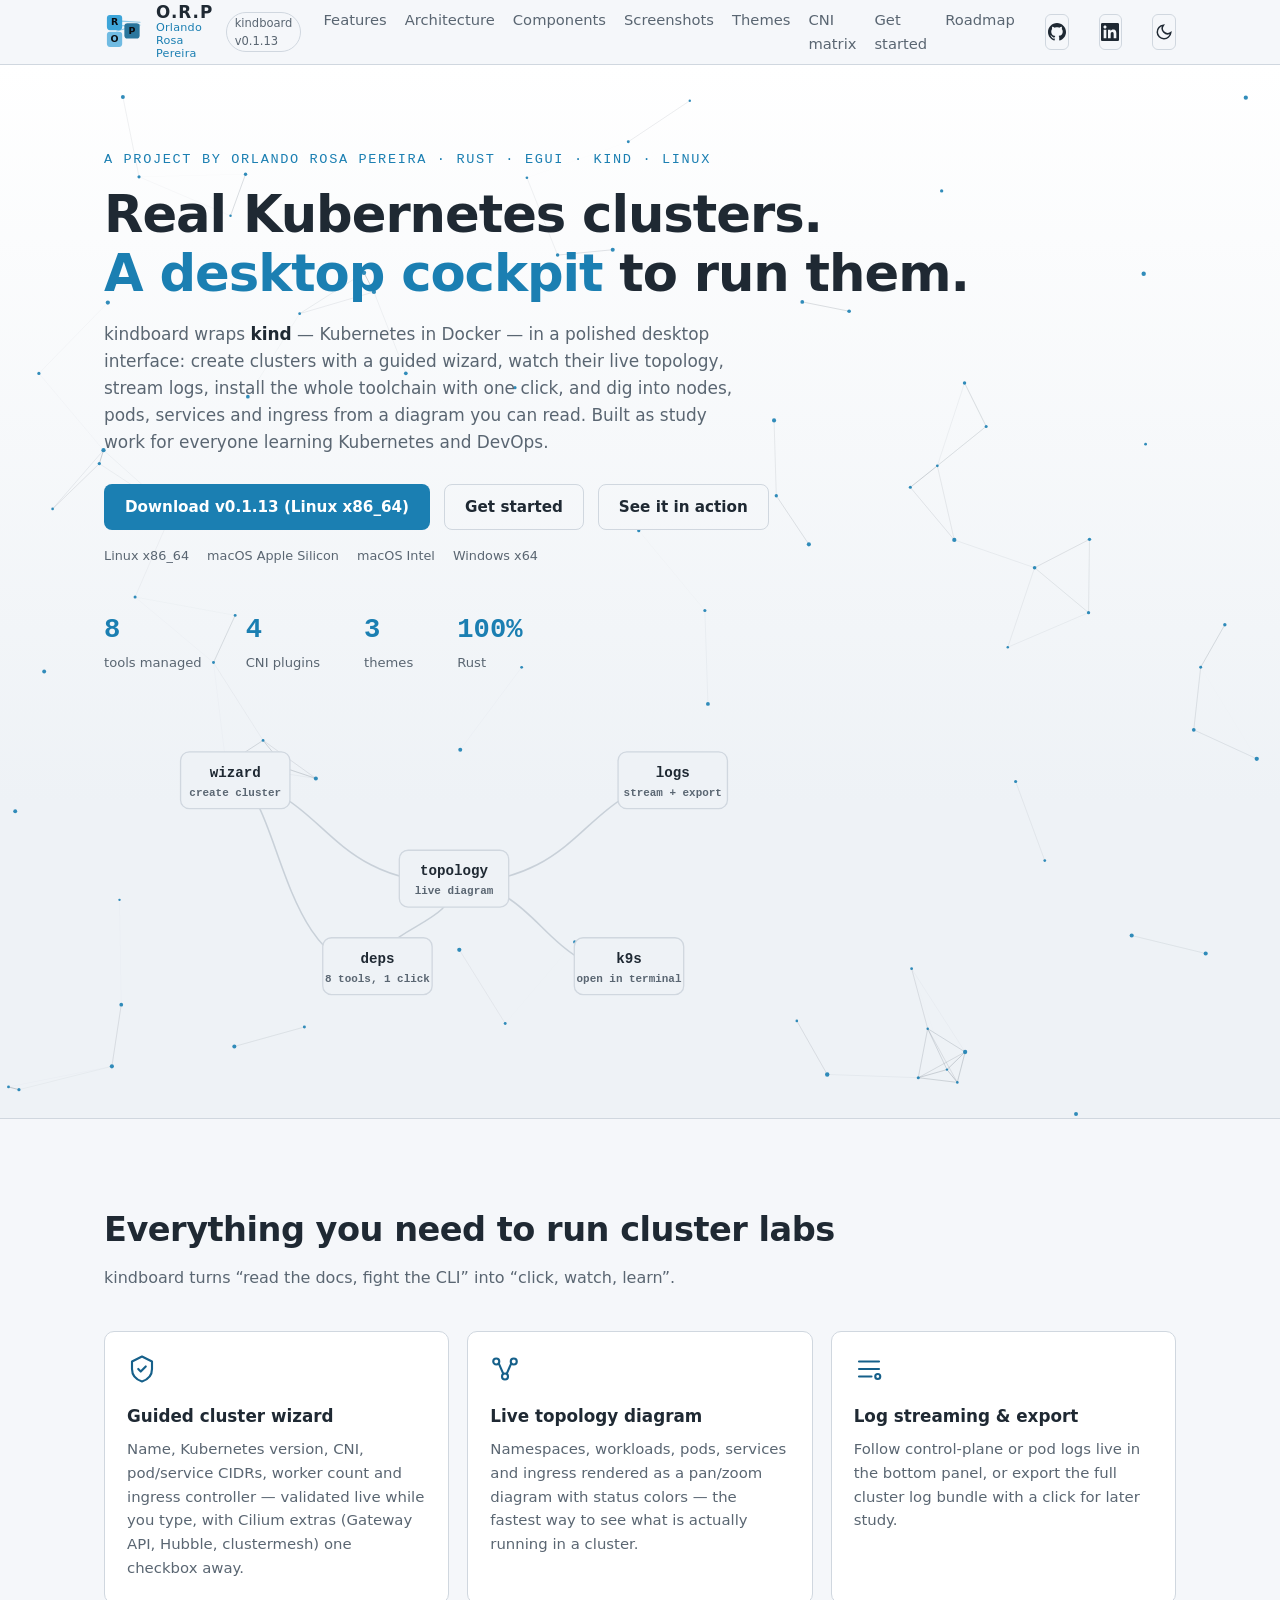
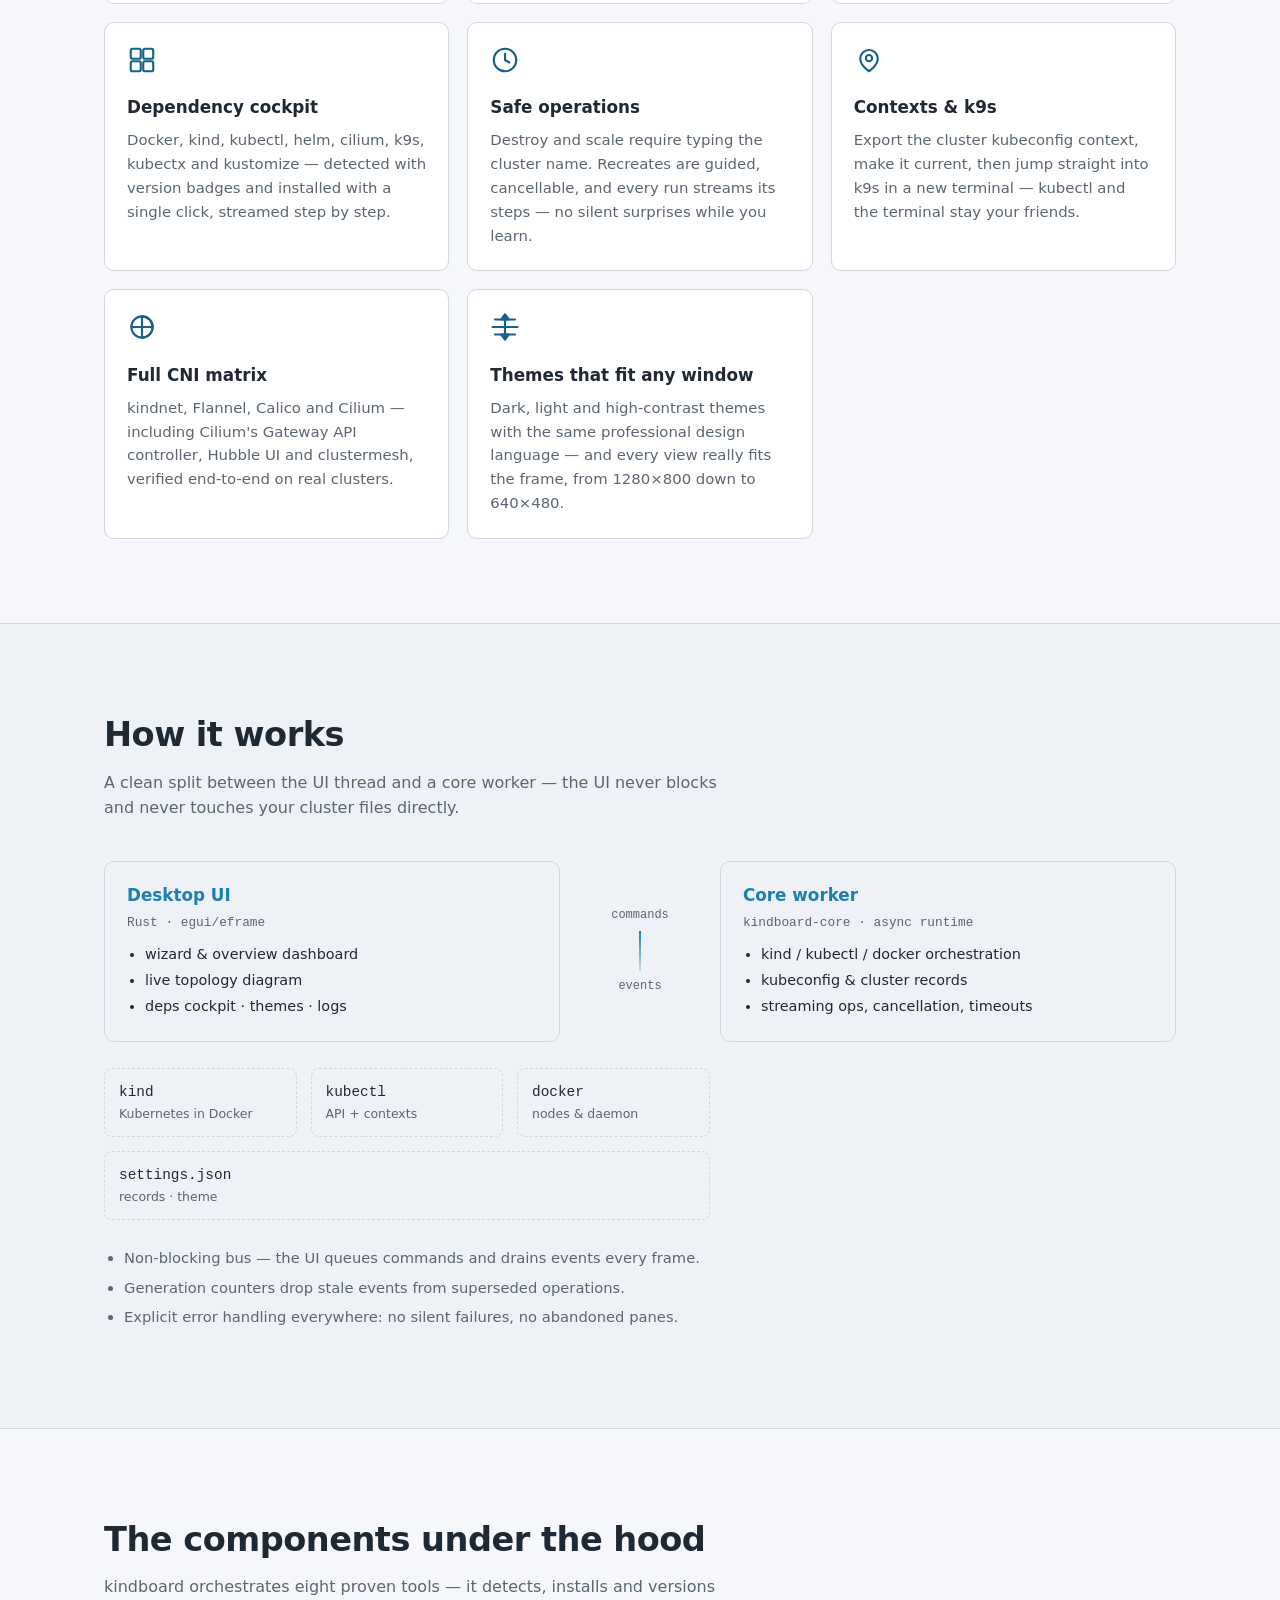
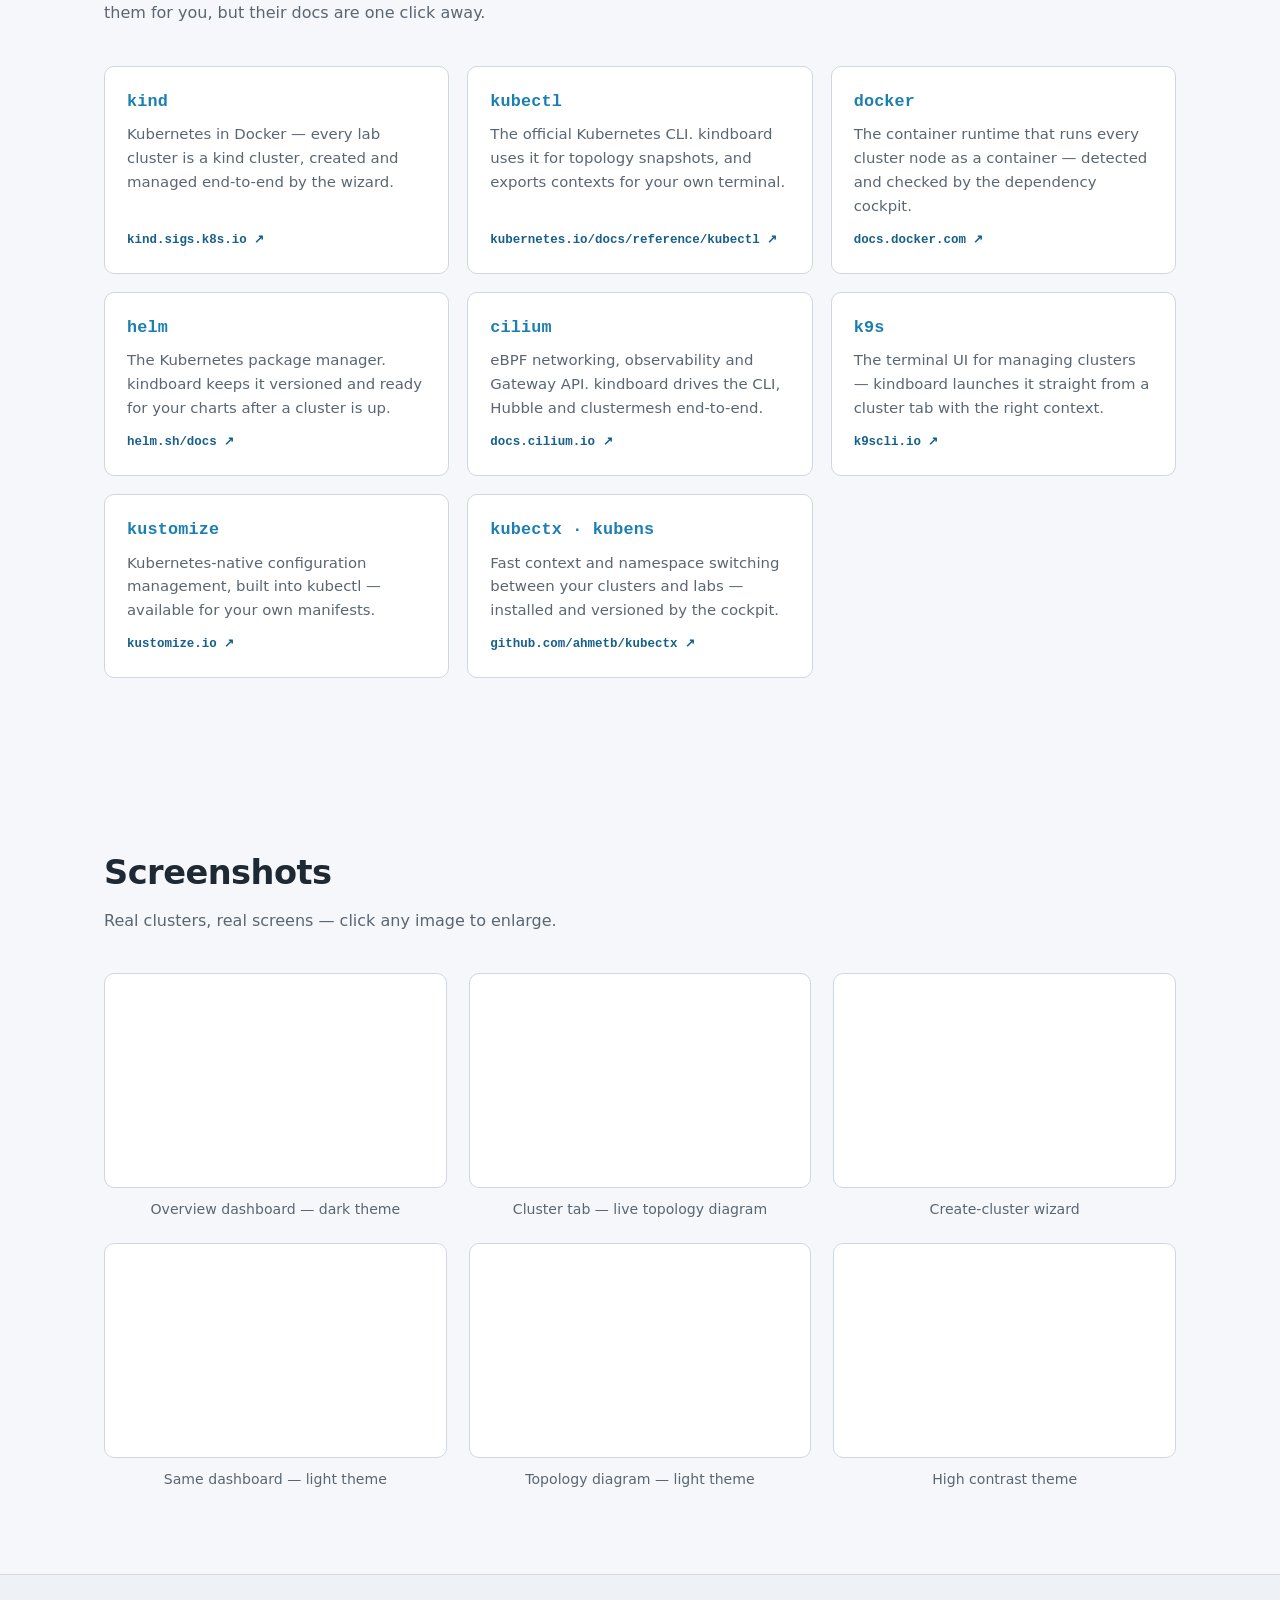
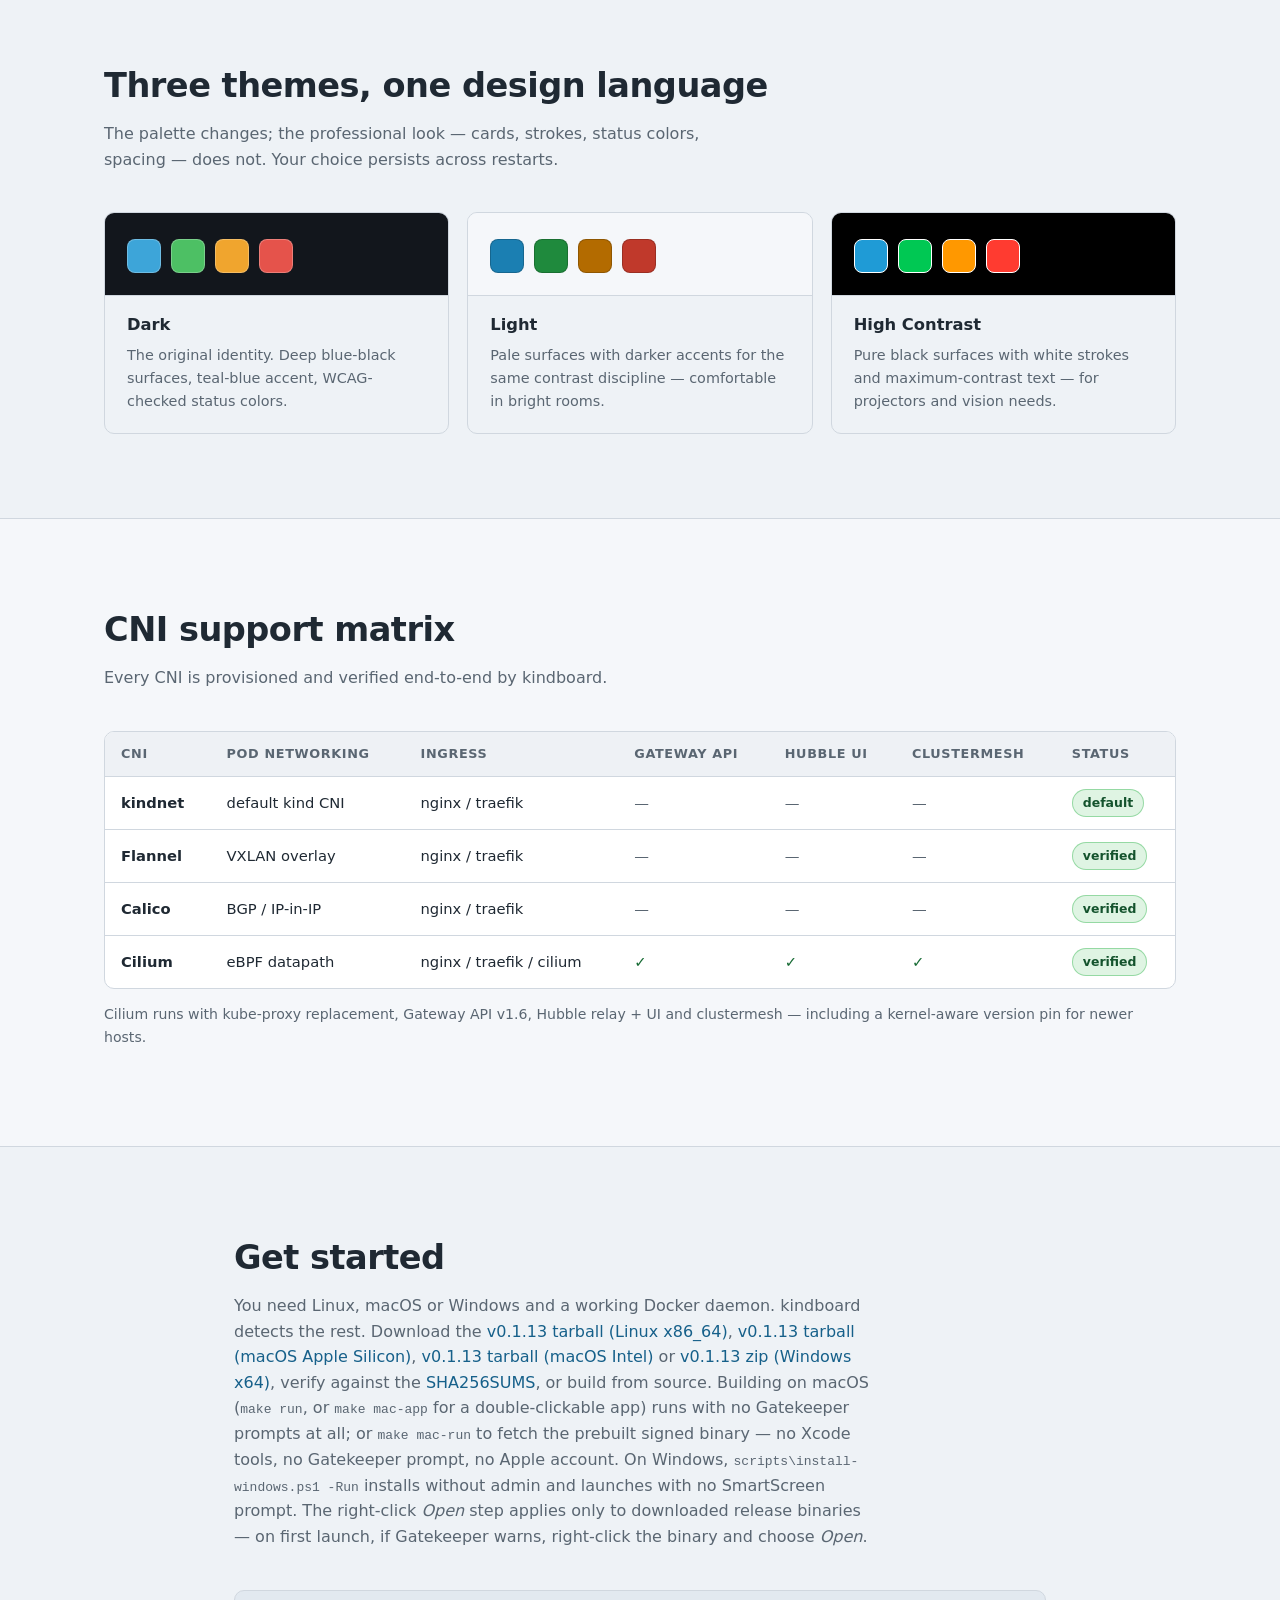
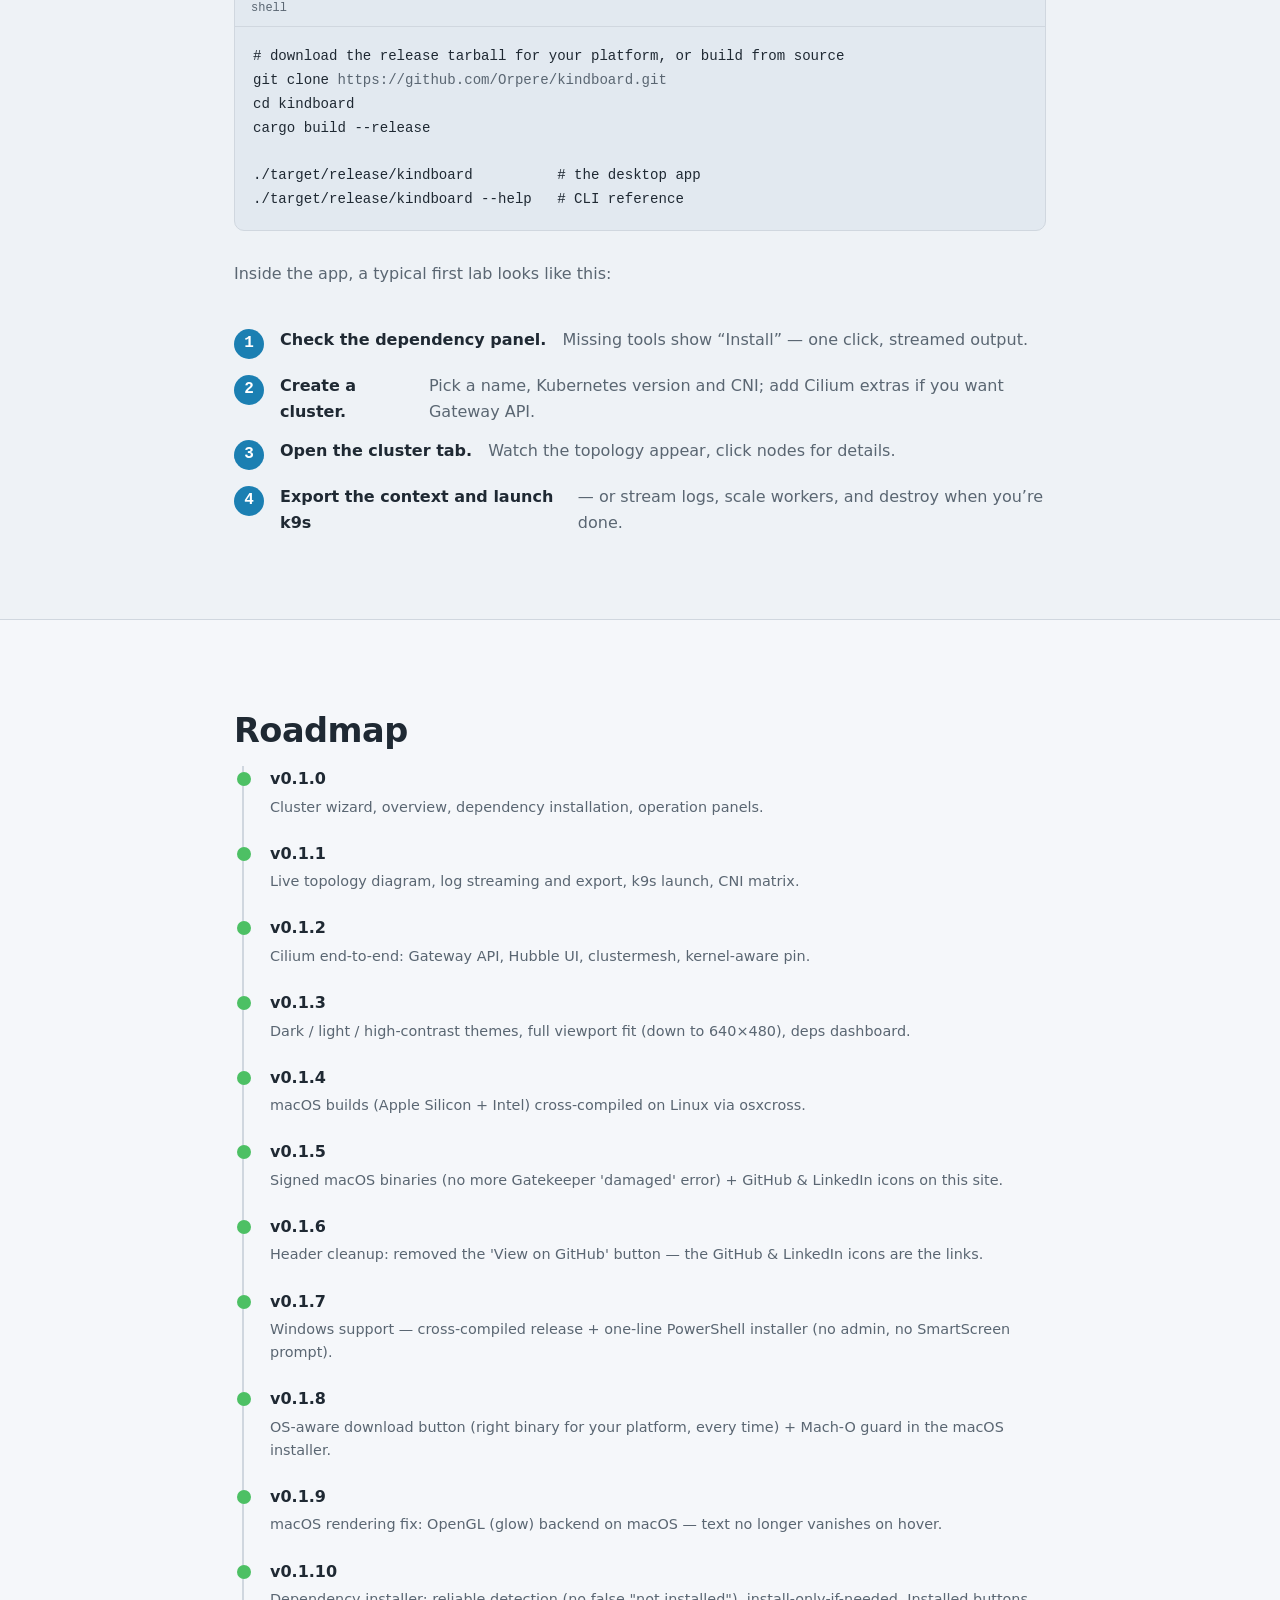
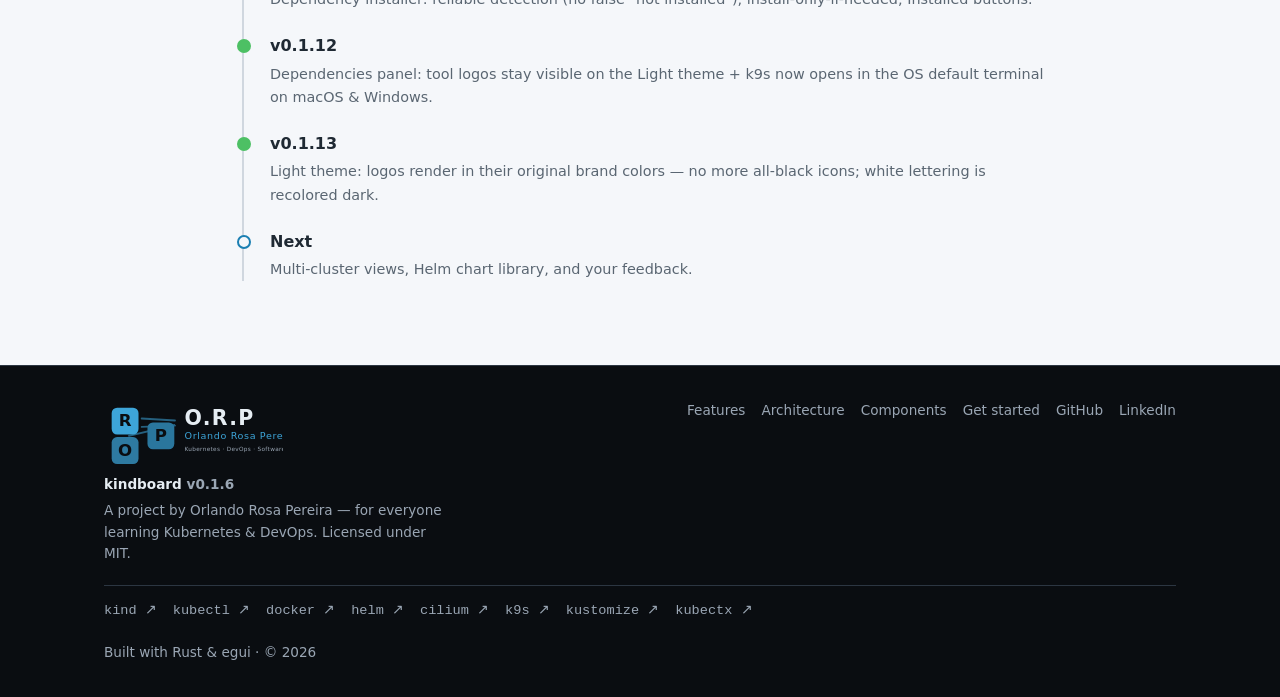
==== commit f16431d7: "security: enterprise compliance hardening — SHA-pinned CI/CD gates, supply-chain policy, threat mode" ====
--- a/web/index.html
+++ b/web/index.html
@@ -7,6 +7,14 @@
   <meta name="description" content="kindboard is a Linux desktop app for creating, inspecting and managing local Kubernetes (kind) clusters — built in Rust for people learning Kubernetes and DevOps." />
   <meta name="theme-color" content="#12161c" />
   <meta name="author" content="Orlando Rosa Pereira" />
+  <!-- GitHub Pages cannot set HTTP headers, so the CSP lives in a meta tag.
+       The sha256 entry allowlists the inline theme-bootstrap script below
+       (recompute with `sha256sum` over the exact script bytes when it changes):
+       script-src 'self' <hash>; everything else same-origin only.
+       frame-ancestors is omitted: it is inert in a meta tag, so clickjacking
+       protection is unavailable on GitHub Pages and accepted as residual risk
+       for this static site. -->
+  <meta http-equiv="Content-Security-Policy" content="default-src 'self'; script-src 'self' 'sha256-ahwJaGSx7KOVhxHUucJK3EvIXWV5ExNQpcqbF4LpwiA='; style-src 'self'; img-src 'self' data:; connect-src 'self'; font-src 'self'; object-src 'none'; base-uri 'self'; form-action 'self'" />
   <meta property="og:title" content="kindboard — a desktop cockpit for kind clusters" />
   <meta property="og:description" content="Create, inspect and manage local Kubernetes clusters from a polished desktop UI. Rust + egui, one-click dependencies, live topology diagrams, Cilium + Gateway API support." />
   <meta property="og:type" content="website" />
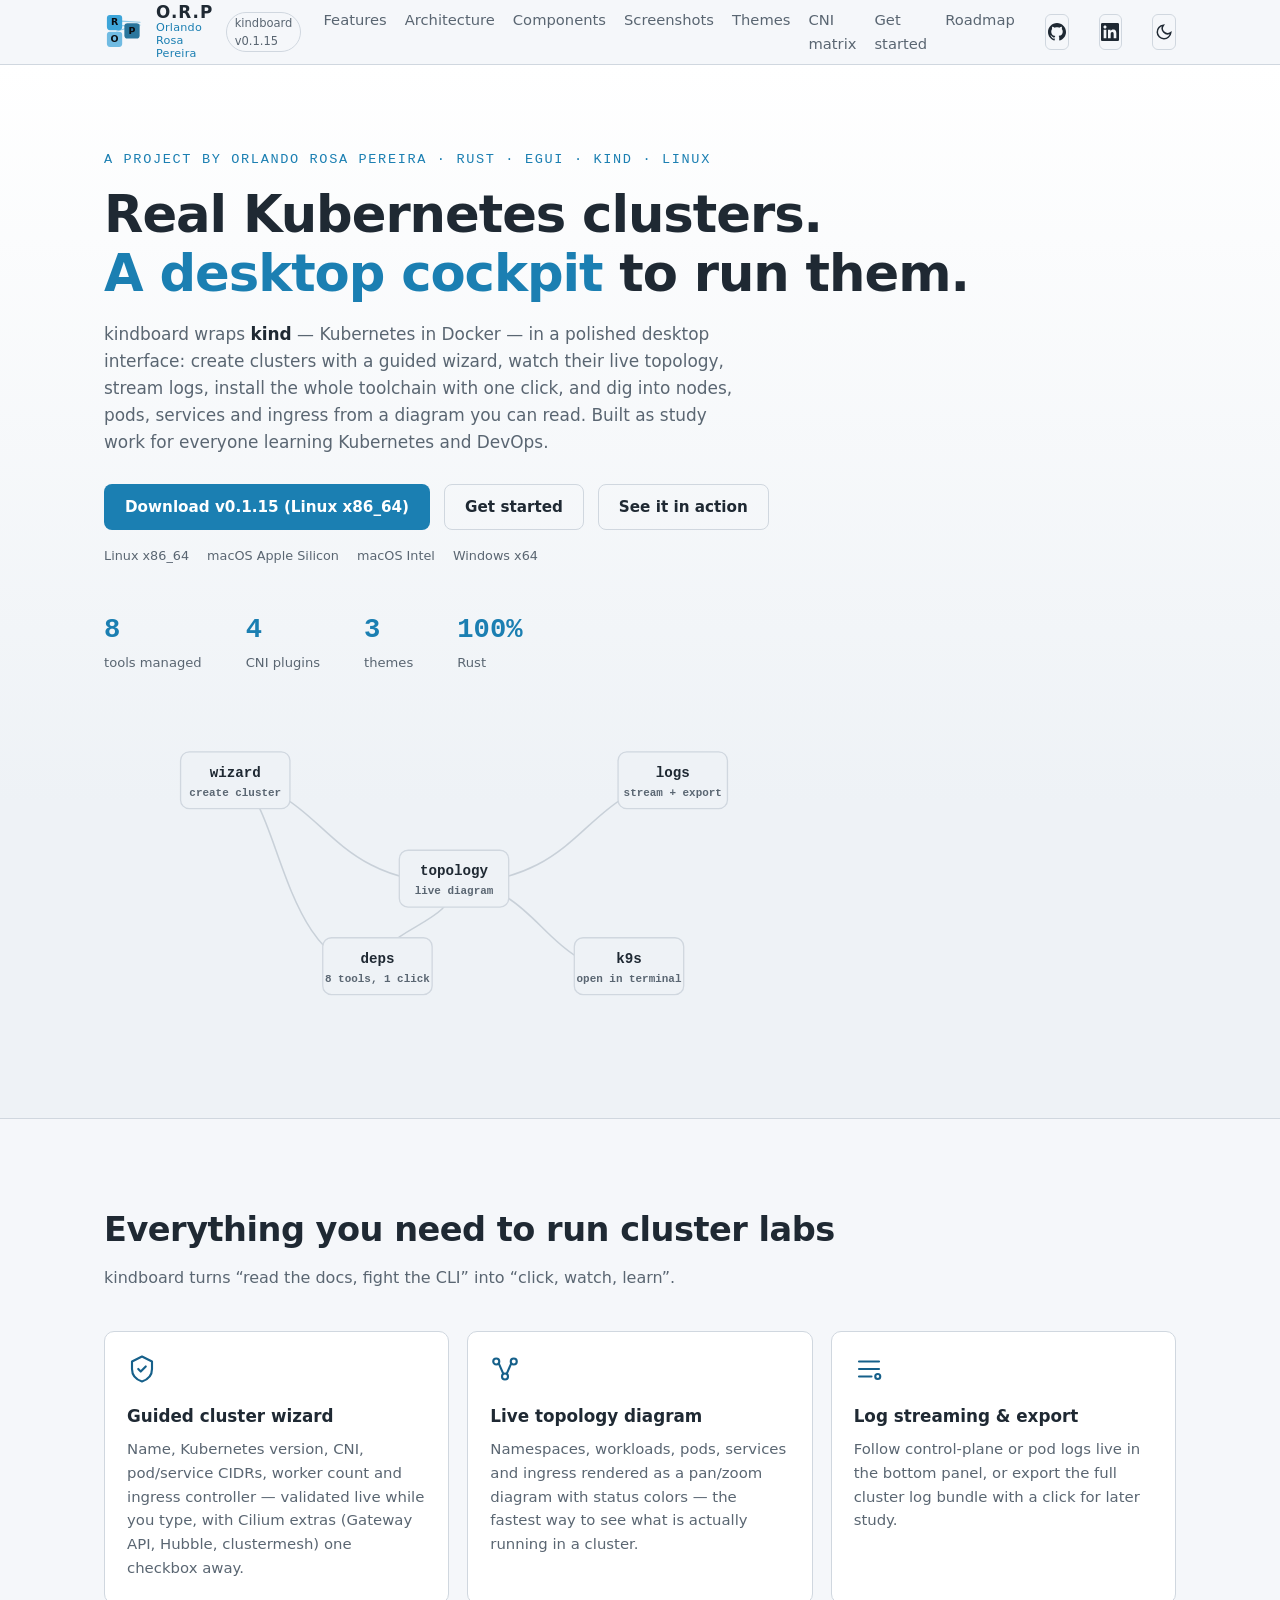
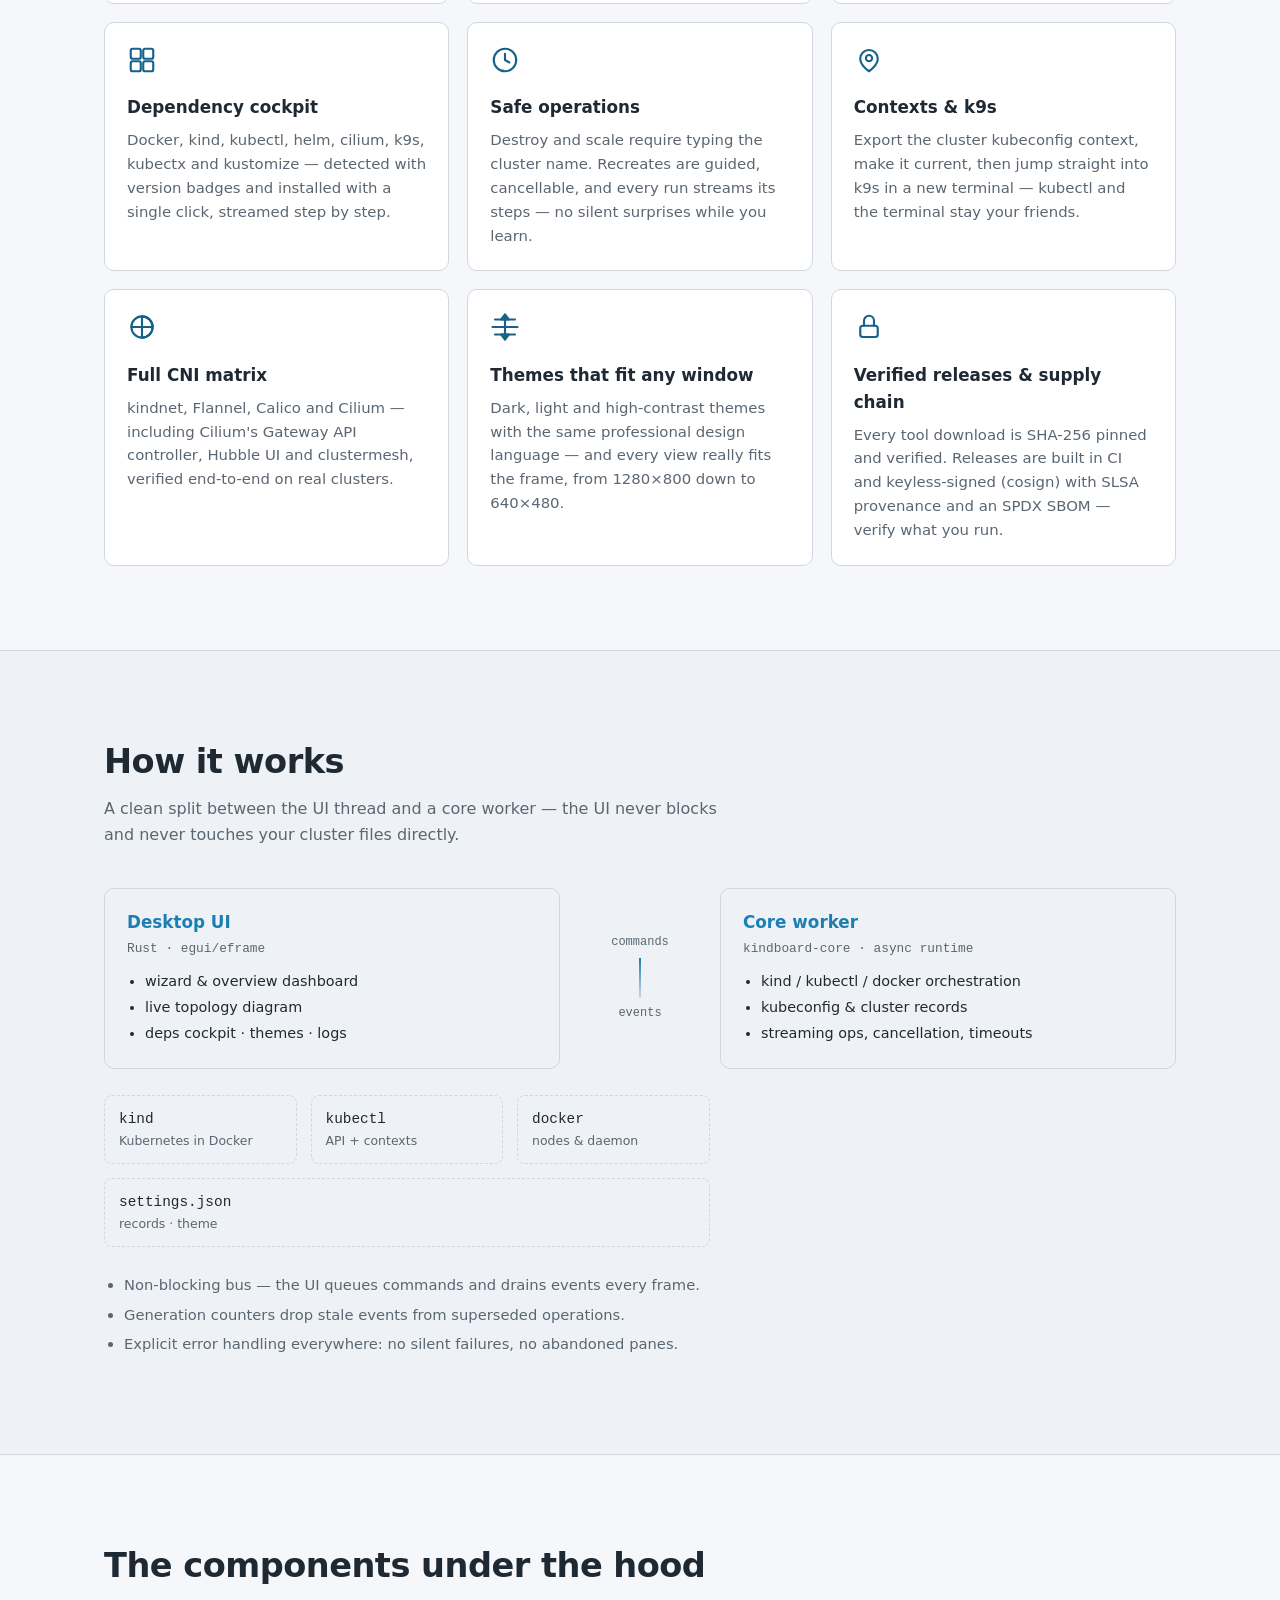
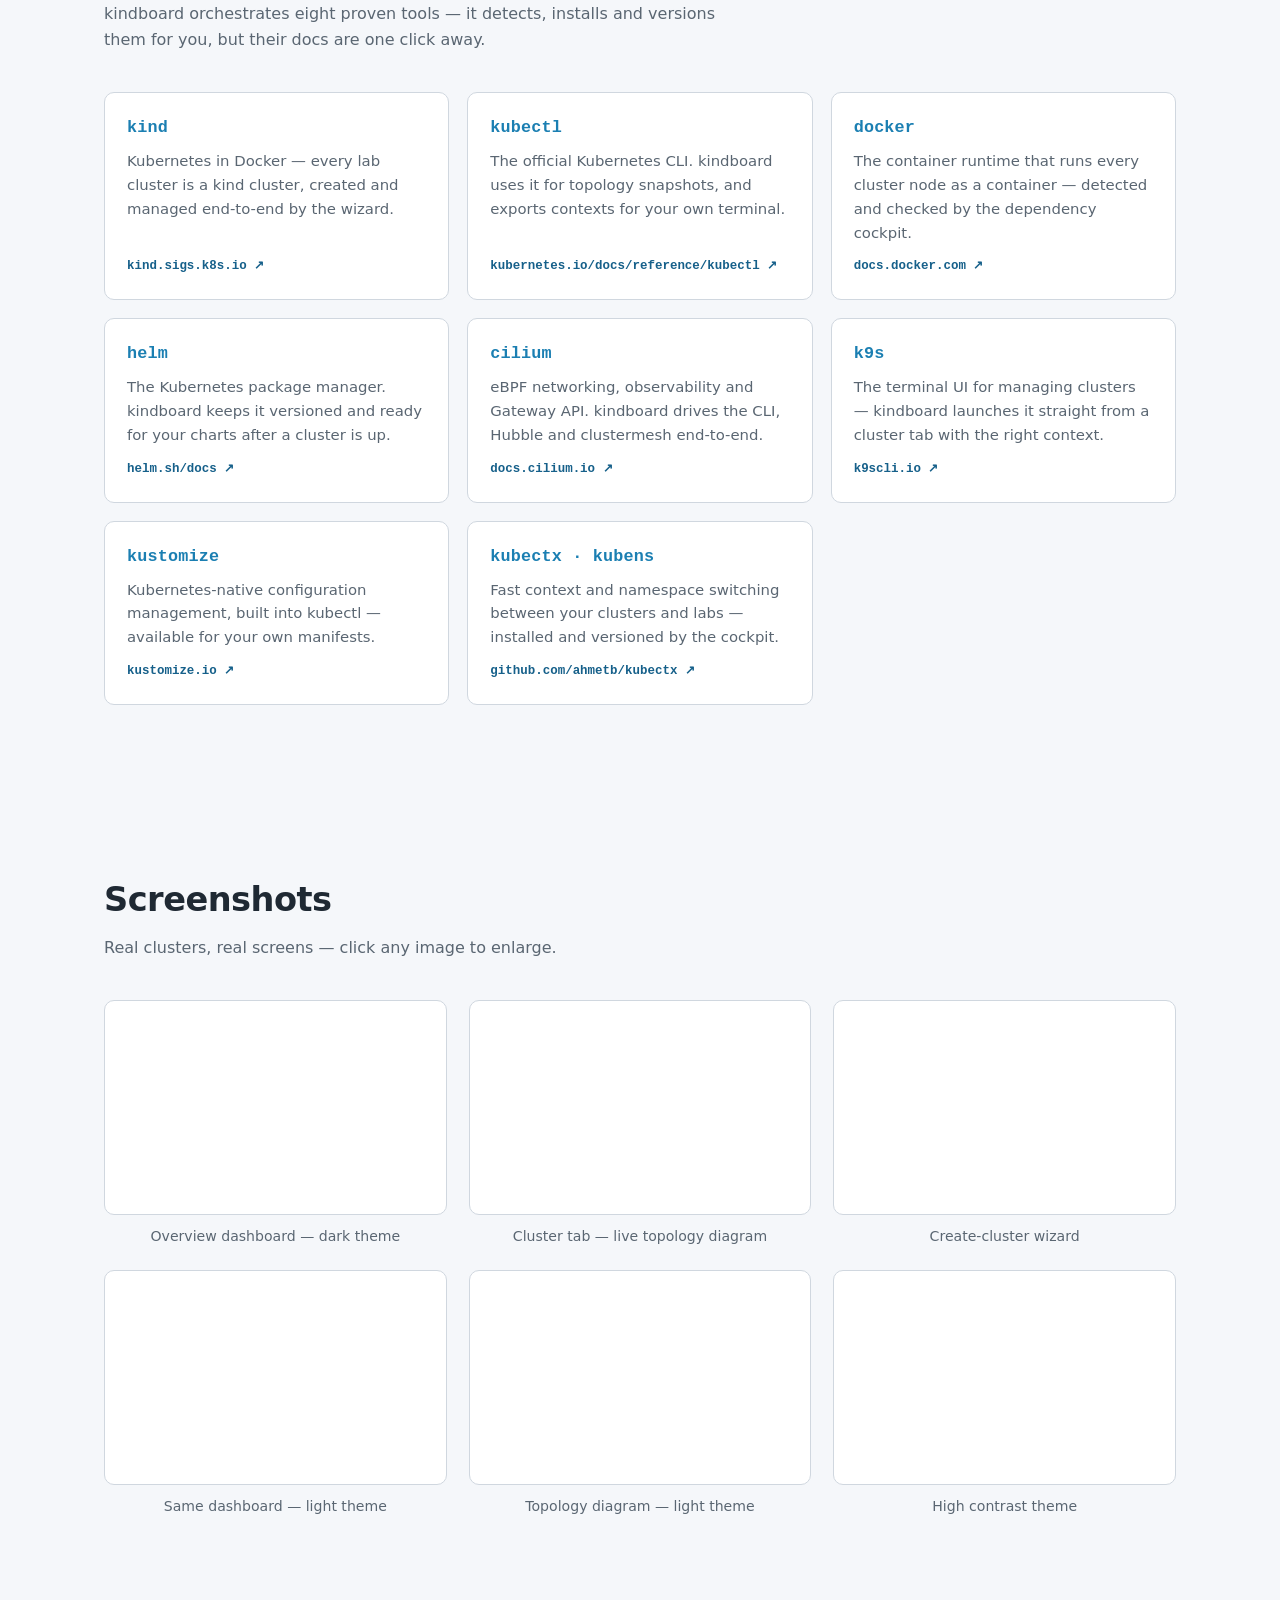
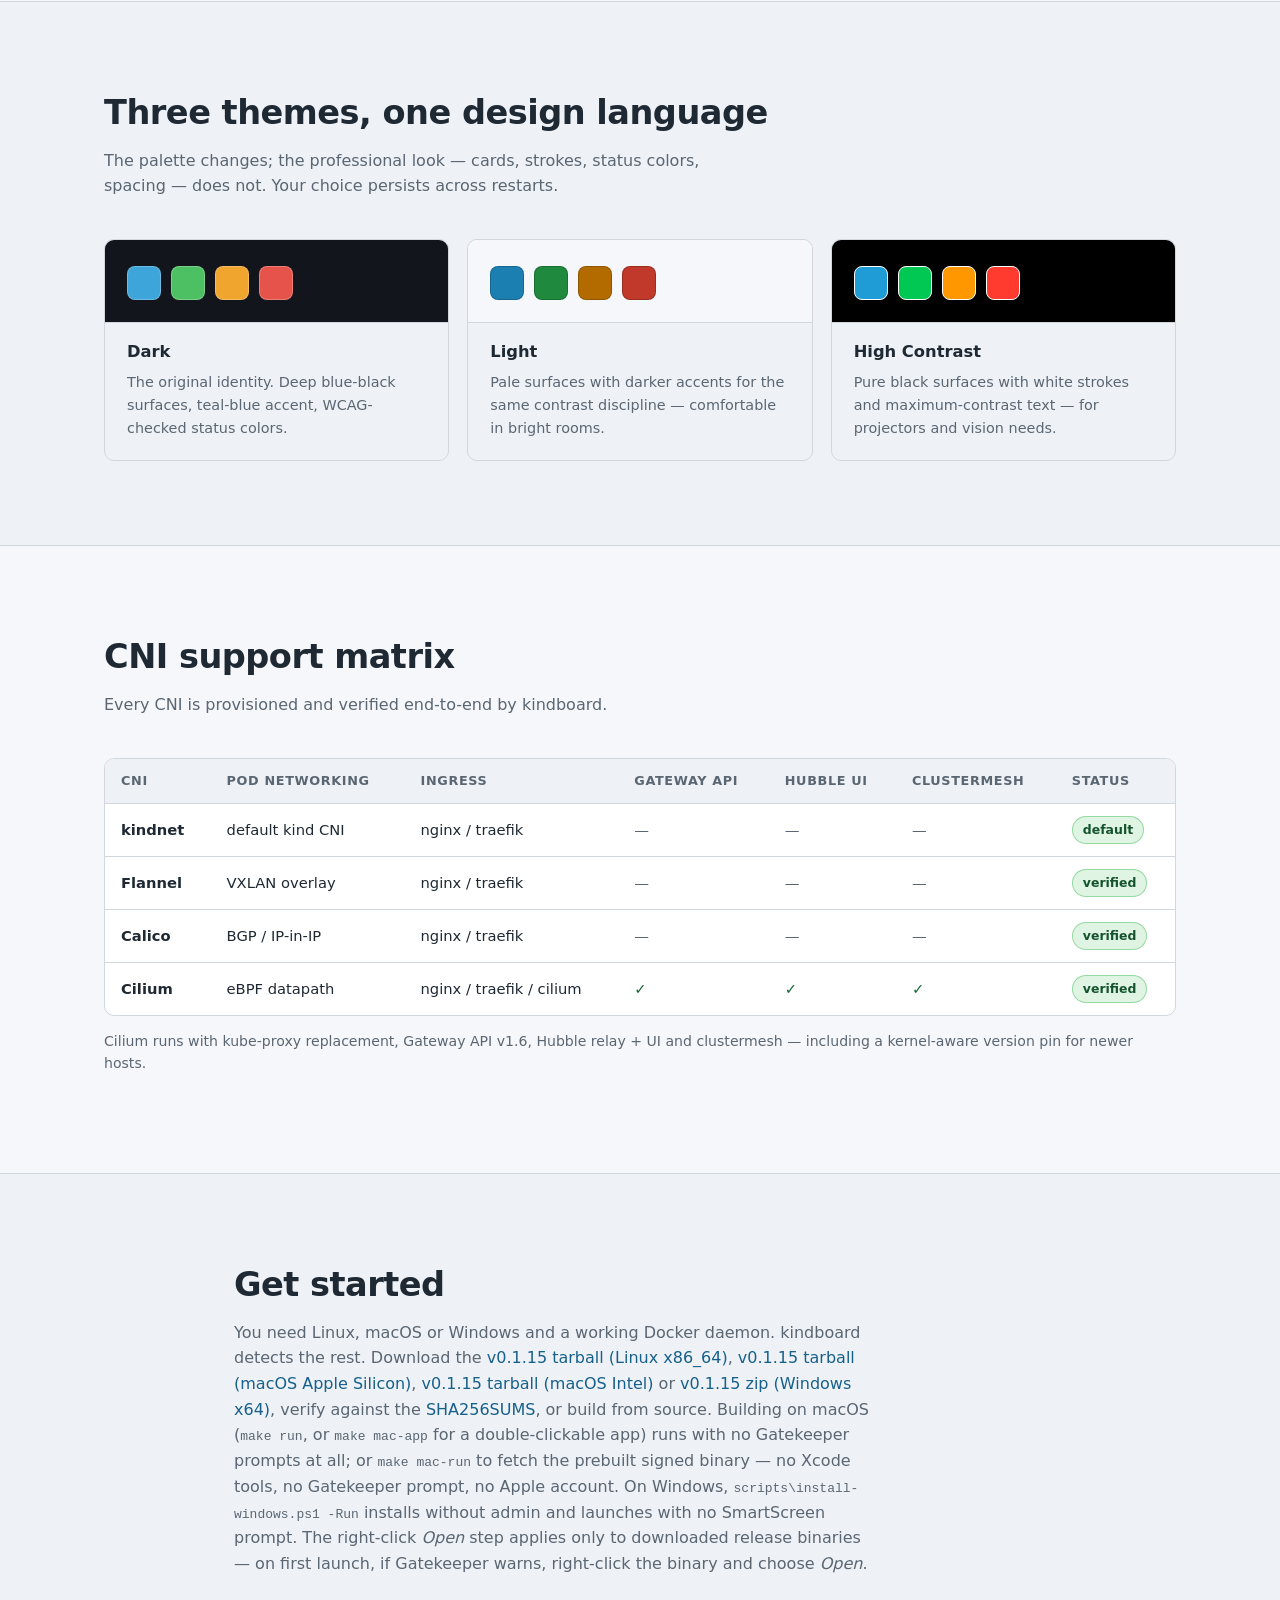
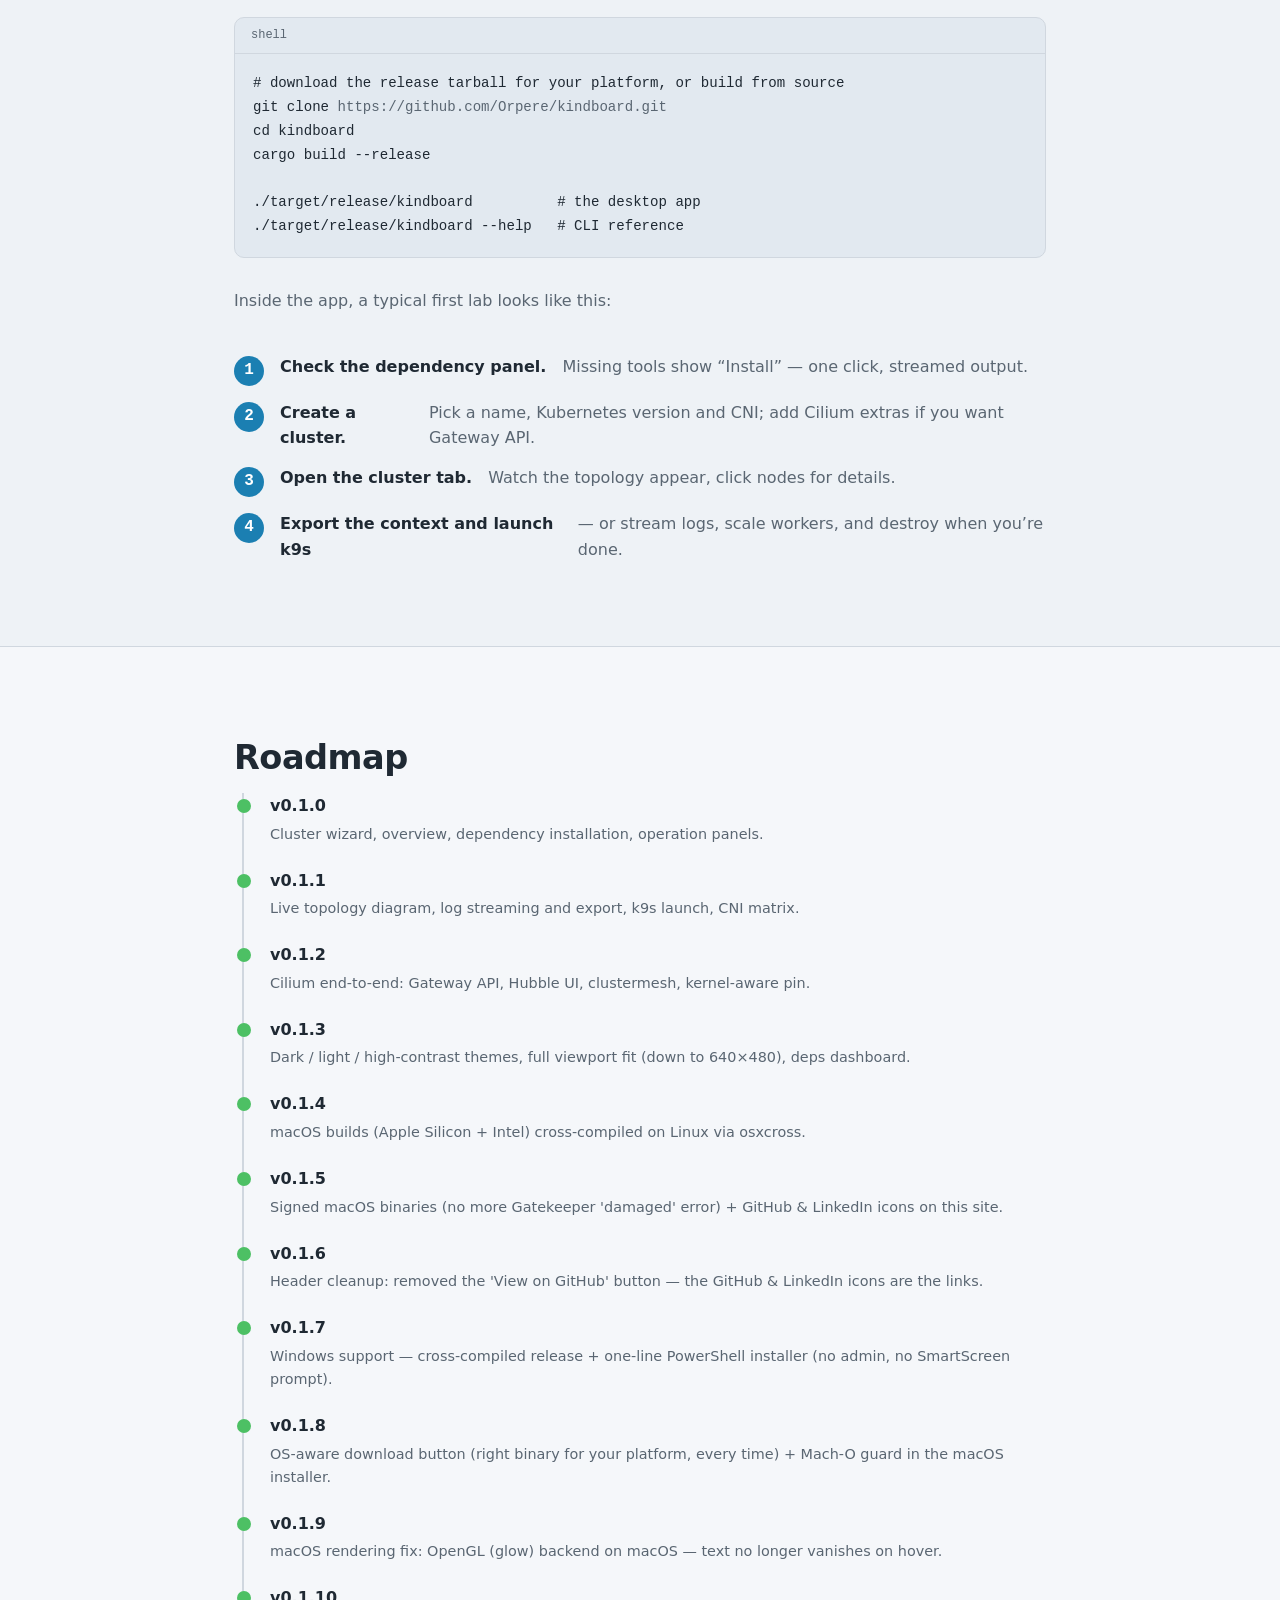
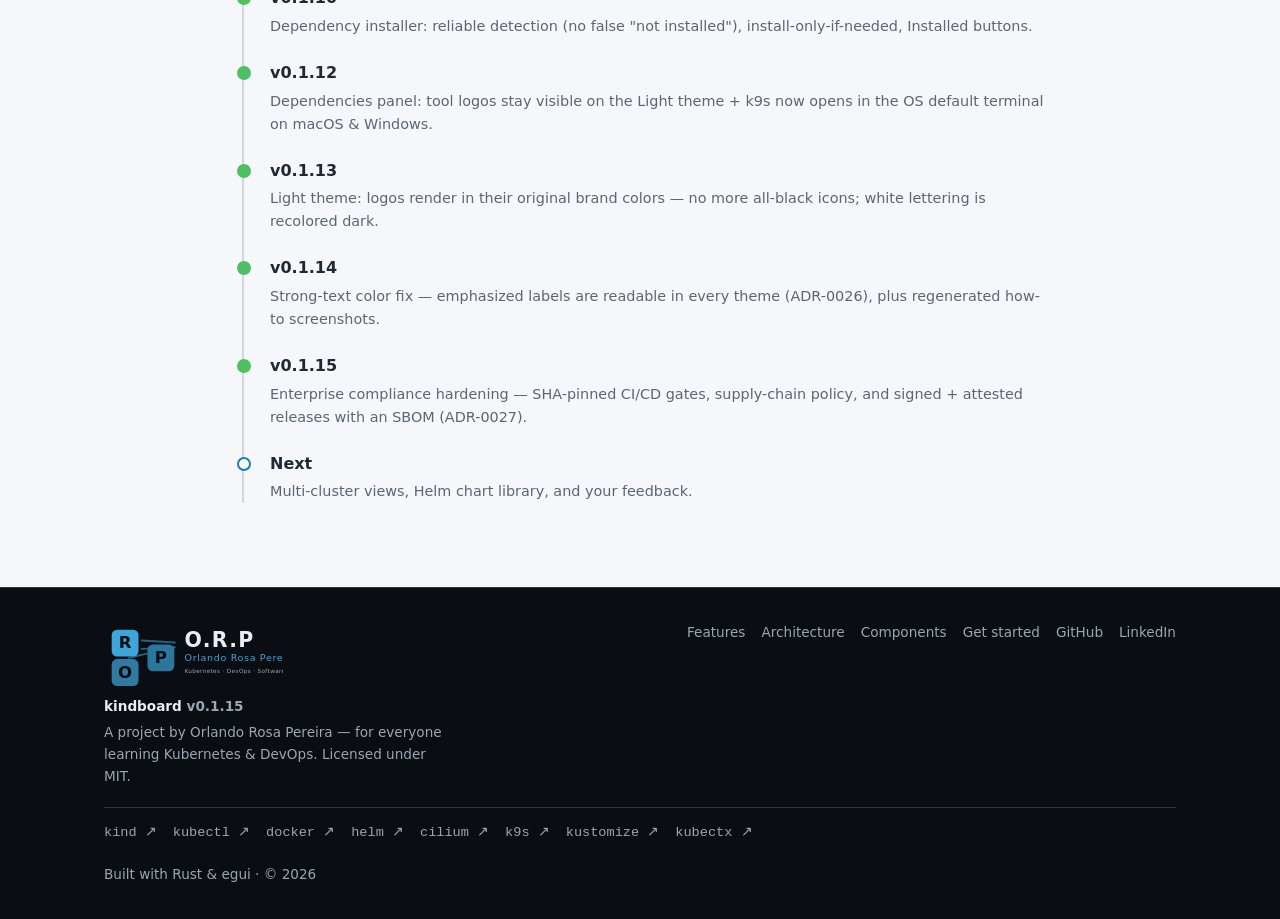
==== commit 2f115950: "docs: v0.1.15 documentation upgrade — CI adoption, dual-producer release, fresh site - ADR-0027: ent" ====
--- a/web/index.html
+++ b/web/index.html
@@ -36,7 +36,7 @@
         <strong>O.R.P</strong>
         <small>Orlando Rosa Pereira</small>
       </span>
-      <span class="brand-version">kindboard v0.1.13</span>
+      <span class="brand-version">kindboard v0.1.15</span>
     </a>
     <button class="nav-toggle" id="nav-toggle" aria-expanded="false" aria-controls="site-nav" aria-label="Toggle navigation">
       <span></span><span></span><span></span>
@@ -73,15 +73,15 @@
         you can read. Built as study work for everyone learning Kubernetes and DevOps.
       </p>
       <div class="hero-actions">
-        <a id="download-btn" class="btn btn-accent" rel="noopener" href="https://github.com/Orpere/kindboard/releases/latest">Download v0.1.13</a>
+        <a id="download-btn" class="btn btn-accent" rel="noopener" href="https://github.com/Orpere/kindboard/releases/latest">Download v0.1.15</a>
         <a id="download-btn-alt" class="btn btn-ghost" rel="noopener" hidden>macOS Intel</a>
         <a class="btn btn-ghost" href="#start">Get started</a>
         <a class="btn btn-ghost" href="#screenshots">See it in action</a>
         <ul class="platform-chips" role="list" aria-label="Download by platform">
-          <li><a rel="noopener" href="https://github.com/Orpere/kindboard/releases/download/v0.1.13/kindboard-linux-x86_64.tar.gz">Linux x86_64</a></li>
-          <li><a rel="noopener" href="https://github.com/Orpere/kindboard/releases/download/v0.1.13/kindboard-darwin-arm64.tar.gz">macOS Apple Silicon</a></li>
-          <li><a rel="noopener" href="https://github.com/Orpere/kindboard/releases/download/v0.1.13/kindboard-darwin-x86_64.tar.gz">macOS Intel</a></li>
-          <li><a rel="noopener" href="https://github.com/Orpere/kindboard/releases/download/v0.1.13/kindboard-windows-x86_64.zip">Windows x64</a></li>
+          <li><a rel="noopener" href="https://github.com/Orpere/kindboard/releases/download/v0.1.15/kindboard-linux-x86_64.tar.gz">Linux x86_64</a></li>
+          <li><a rel="noopener" href="https://github.com/Orpere/kindboard/releases/download/v0.1.15/kindboard-darwin-arm64.tar.gz">macOS Apple Silicon</a></li>
+          <li><a rel="noopener" href="https://github.com/Orpere/kindboard/releases/download/v0.1.15/kindboard-darwin-x86_64.tar.gz">macOS Intel</a></li>
+          <li><a rel="noopener" href="https://github.com/Orpere/kindboard/releases/download/v0.1.15/kindboard-windows-x86_64.zip">Windows x64</a></li>
         </ul>
       </div>
       <ul class="hero-stats" role="list">
@@ -167,6 +167,11 @@
           <h3>Themes that fit any window</h3>
           <p>Dark, light and high-contrast themes with the same professional design language — and every view really fits the frame, from 1280×800 down to 640×480.</p>
         </article>
+        <article class="card">
+          <svg class="card-icon" viewBox="0 0 24 24" aria-hidden="true"><rect x="5" y="11" width="14" height="9" rx="2"/><path d="M8 11V7a4 4 0 018 0v4"/></svg>
+          <h3>Verified releases &amp; supply chain</h3>
+          <p>Every tool download is SHA-256 pinned and verified. Releases are built in CI and keyless-signed (cosign) with SLSA provenance and an SPDX SBOM — verify what you run.</p>
+        </article>
       </div>
     </div>
   </section>
@@ -369,11 +374,11 @@
     <div class="wrap narrow">
       <h2>Get started</h2>
       <p class="section-sub">You need Linux, macOS or Windows and a working Docker daemon. kindboard detects the rest. Download the
-        <a href="https://github.com/Orpere/kindboard/releases/download/v0.1.13/kindboard-linux-x86_64.tar.gz">v0.1.13 tarball (Linux x86_64)</a>,
-        <a href="https://github.com/Orpere/kindboard/releases/download/v0.1.13/kindboard-darwin-arm64.tar.gz">v0.1.13 tarball (macOS Apple Silicon)</a>,
-        <a href="https://github.com/Orpere/kindboard/releases/download/v0.1.13/kindboard-darwin-x86_64.tar.gz">v0.1.13 tarball (macOS Intel)</a> or
-        <a href="https://github.com/Orpere/kindboard/releases/download/v0.1.13/kindboard-windows-x86_64.zip">v0.1.13 zip (Windows x64)</a>,
-        verify against the <a href="https://github.com/Orpere/kindboard/releases/download/v0.1.13/SHA256SUMS">SHA256SUMS</a>,
+        <a href="https://github.com/Orpere/kindboard/releases/download/v0.1.15/kindboard-linux-x86_64.tar.gz">v0.1.15 tarball (Linux x86_64)</a>,
+        <a href="https://github.com/Orpere/kindboard/releases/download/v0.1.15/kindboard-darwin-arm64.tar.gz">v0.1.15 tarball (macOS Apple Silicon)</a>,
+        <a href="https://github.com/Orpere/kindboard/releases/download/v0.1.15/kindboard-darwin-x86_64.tar.gz">v0.1.15 tarball (macOS Intel)</a> or
+        <a href="https://github.com/Orpere/kindboard/releases/download/v0.1.15/kindboard-windows-x86_64.zip">v0.1.15 zip (Windows x64)</a>,
+        verify against the <a href="https://github.com/Orpere/kindboard/releases/download/v0.1.15/SHA256SUMS">SHA256SUMS</a>,
         or build from source. Building on macOS (<code>make run</code>, or <code>make mac-app</code> for a double-clickable app) runs with no Gatekeeper prompts at all; or <code>make mac-run</code> to fetch the prebuilt signed binary — no Xcode tools, no Gatekeeper prompt, no Apple account. On Windows, <code>scripts\install-windows.ps1 -Run</code> installs without admin and launches with no SmartScreen prompt. The right-click <em>Open</em> step applies only to downloaded release binaries — on first launch, if Gatekeeper warns, right-click the binary and choose <em>Open</em>.</p>
       <div class="code-block">
         <div class="code-head"><span>shell</span></div>
@@ -413,6 +418,8 @@
         <div class="tl-item"><span class="tl-dot done"></span><div><h3>v0.1.10</h3><p>Dependency installer: reliable detection (no false "not installed"), install-only-if-needed, Installed buttons.</p></div></div>
         <div class="tl-item"><span class="tl-dot done"></span><div><h3>v0.1.12</h3><p>Dependencies panel: tool logos stay visible on the Light theme + k9s now opens in the OS default terminal on macOS &amp; Windows.</p></div></div>
         <div class="tl-item"><span class="tl-dot done"></span><div><h3>v0.1.13</h3><p>Light theme: logos render in their original brand colors — no more all-black icons; white lettering is recolored dark.</p></div></div>
+        <div class="tl-item"><span class="tl-dot done"></span><div><h3>v0.1.14</h3><p>Strong-text color fix — emphasized labels are readable in every theme (ADR-0026), plus regenerated how-to screenshots.</p></div></div>
+        <div class="tl-item"><span class="tl-dot done"></span><div><h3>v0.1.15</h3><p>Enterprise compliance hardening — SHA-pinned CI/CD gates, supply-chain policy, and signed + attested releases with an SBOM (ADR-0027).</p></div></div>
         <div class="tl-item"><span class="tl-dot next"></span><div><h3>Next</h3><p>Multi-cluster views, Helm chart library, and your feedback.</p></div></div>
       </div>
     </div>
@@ -424,7 +431,7 @@
   <div class="wrap footer-inner">
     <div class="footer-brand-box">
       <img class="footer-logo" src="assets/img/logo-orp.svg" alt="O.R.P logo — Orlando Rosa Pereira" />
-      <p class="footer-brand">kindboard <span class="muted">v0.1.6</span></p>
+      <p class="footer-brand">kindboard <span class="muted">v0.1.15</span></p>
       <p class="muted">A project by Orlando Rosa Pereira — for everyone learning Kubernetes &amp; DevOps. Licensed under MIT.</p>
     </div>
     <nav aria-label="Footer navigation">
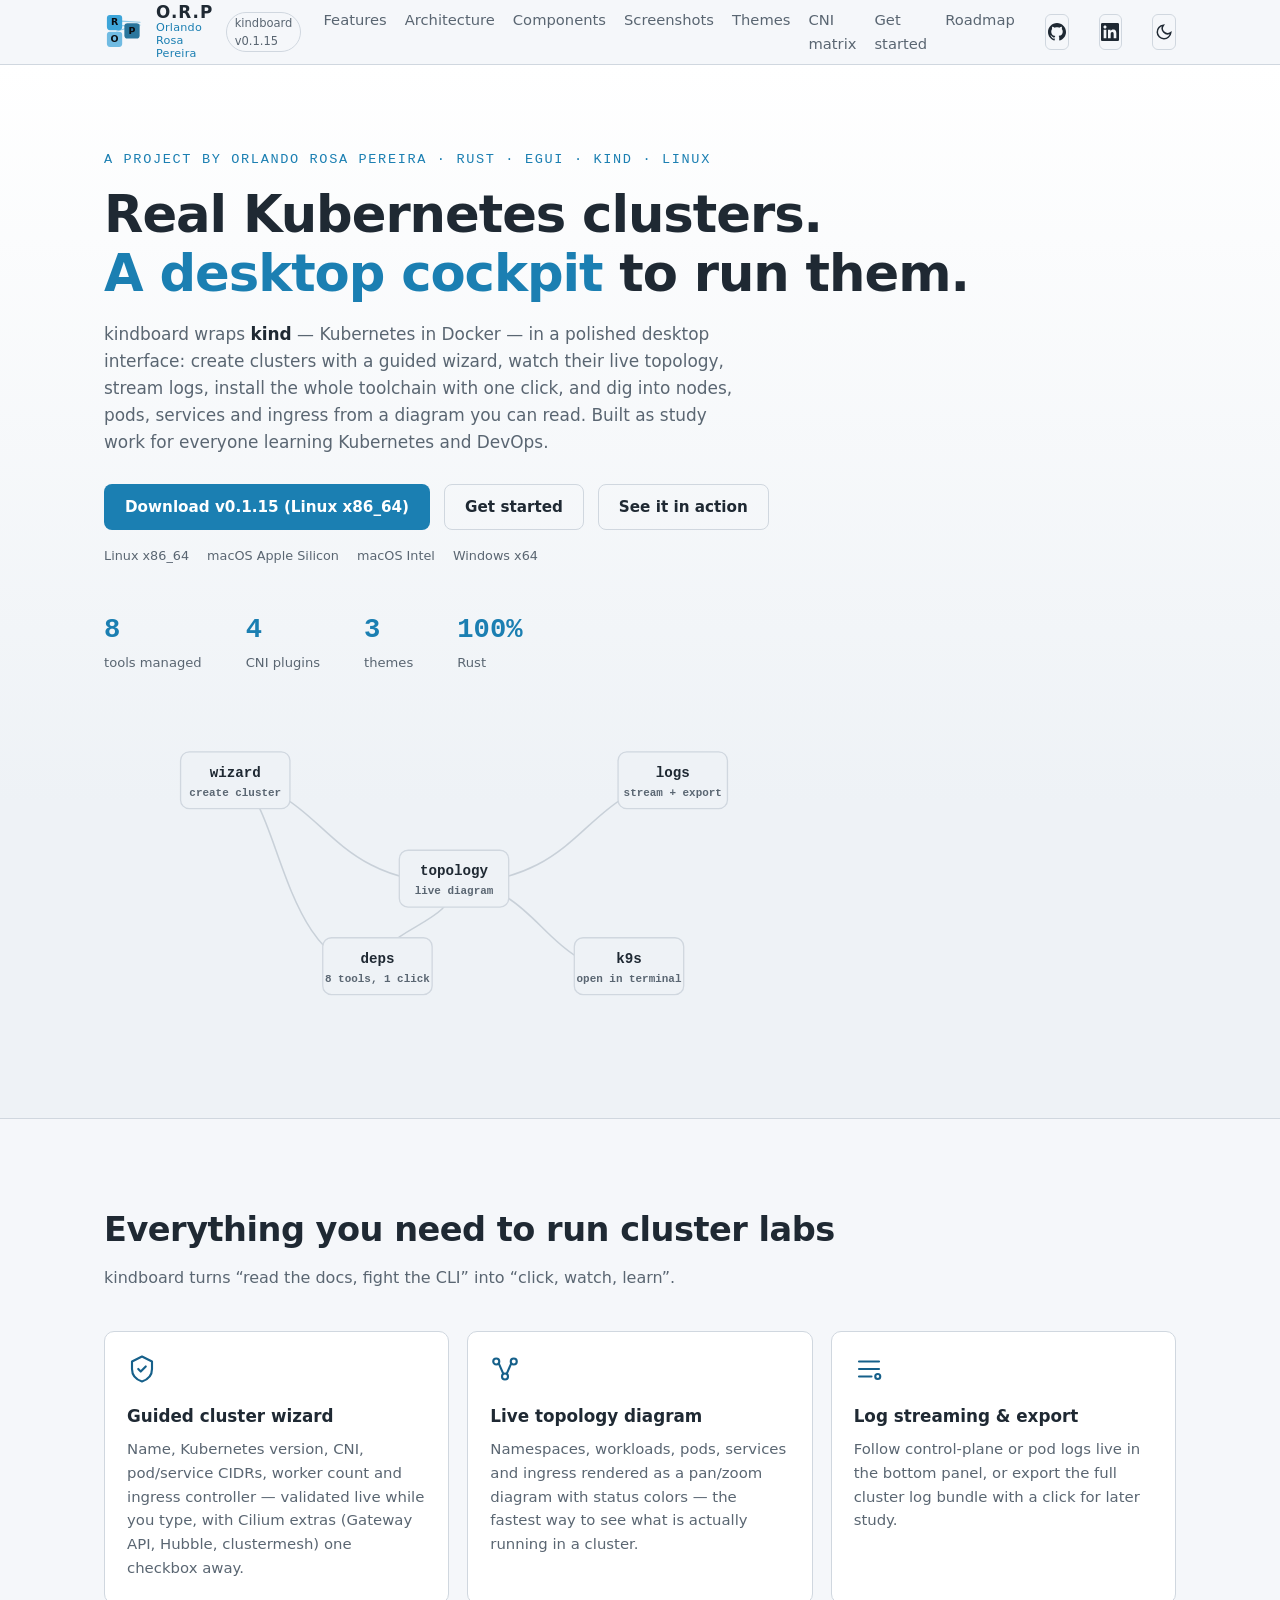
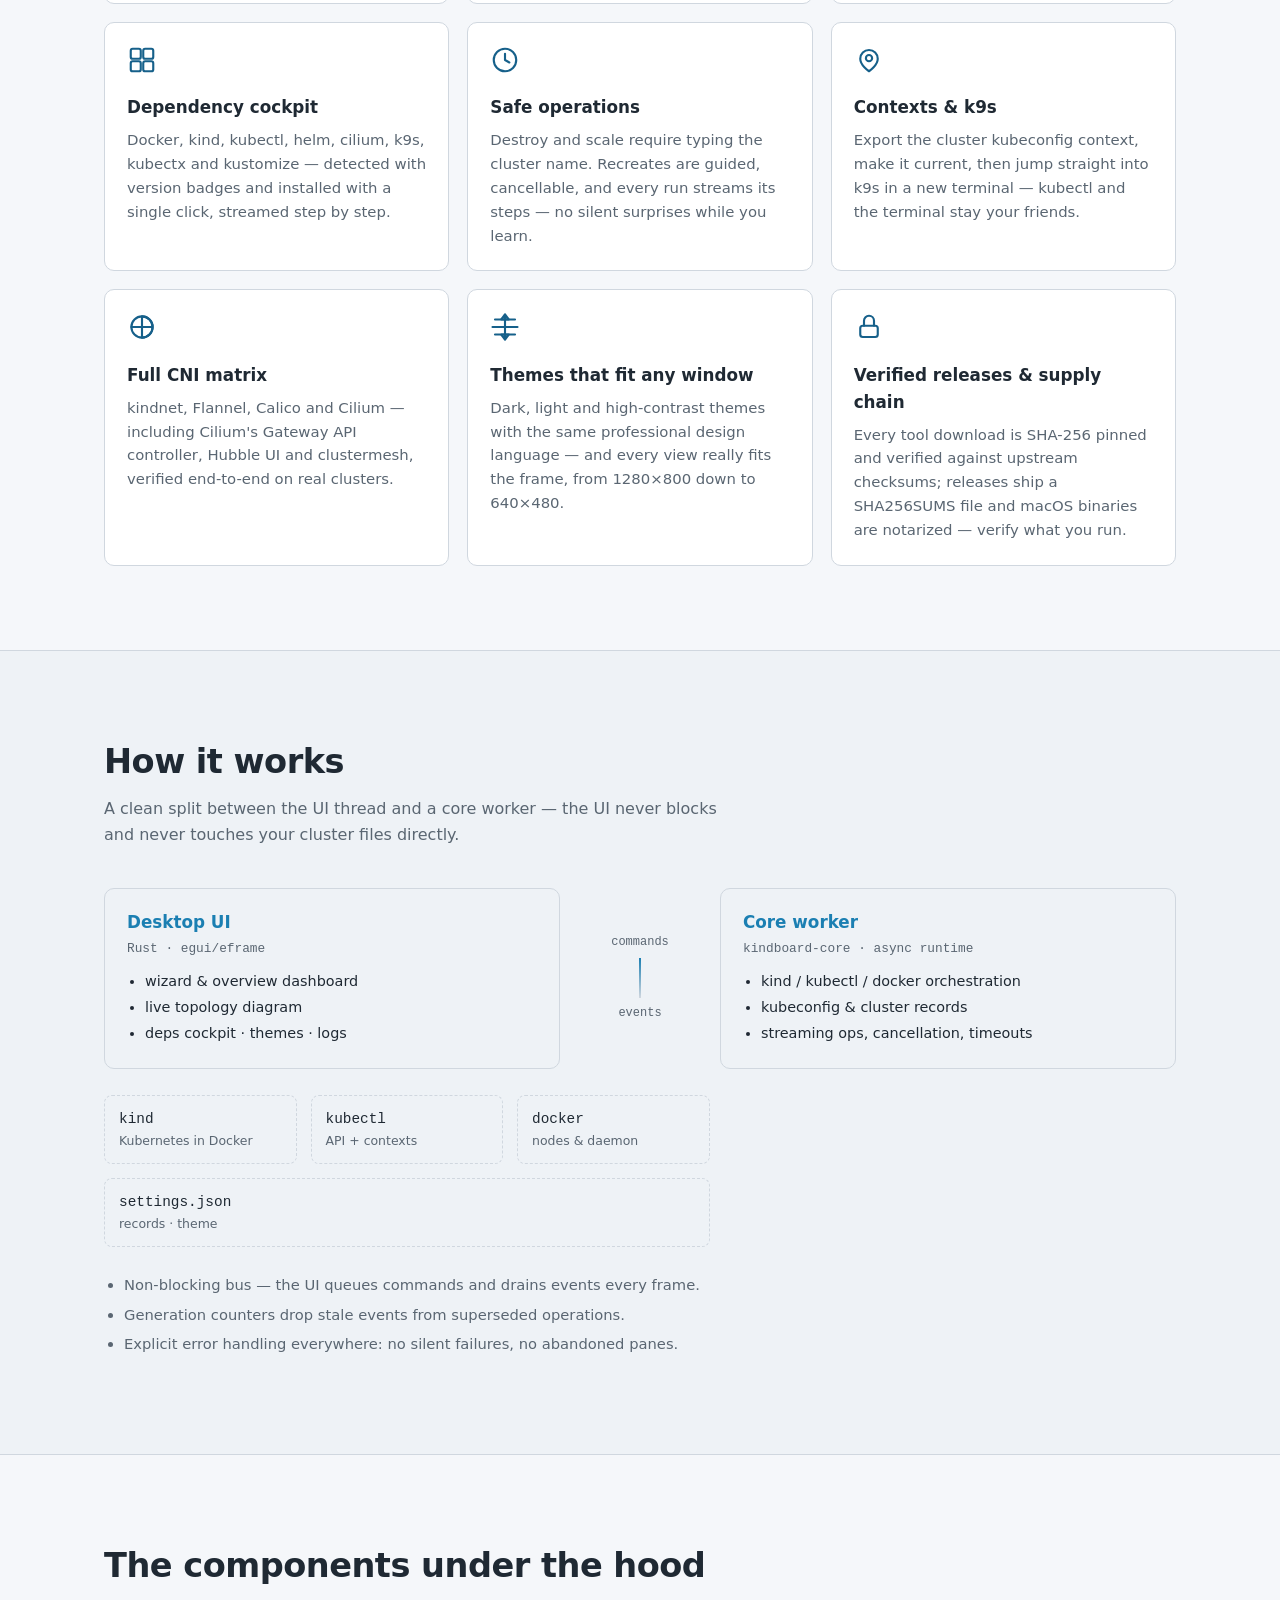
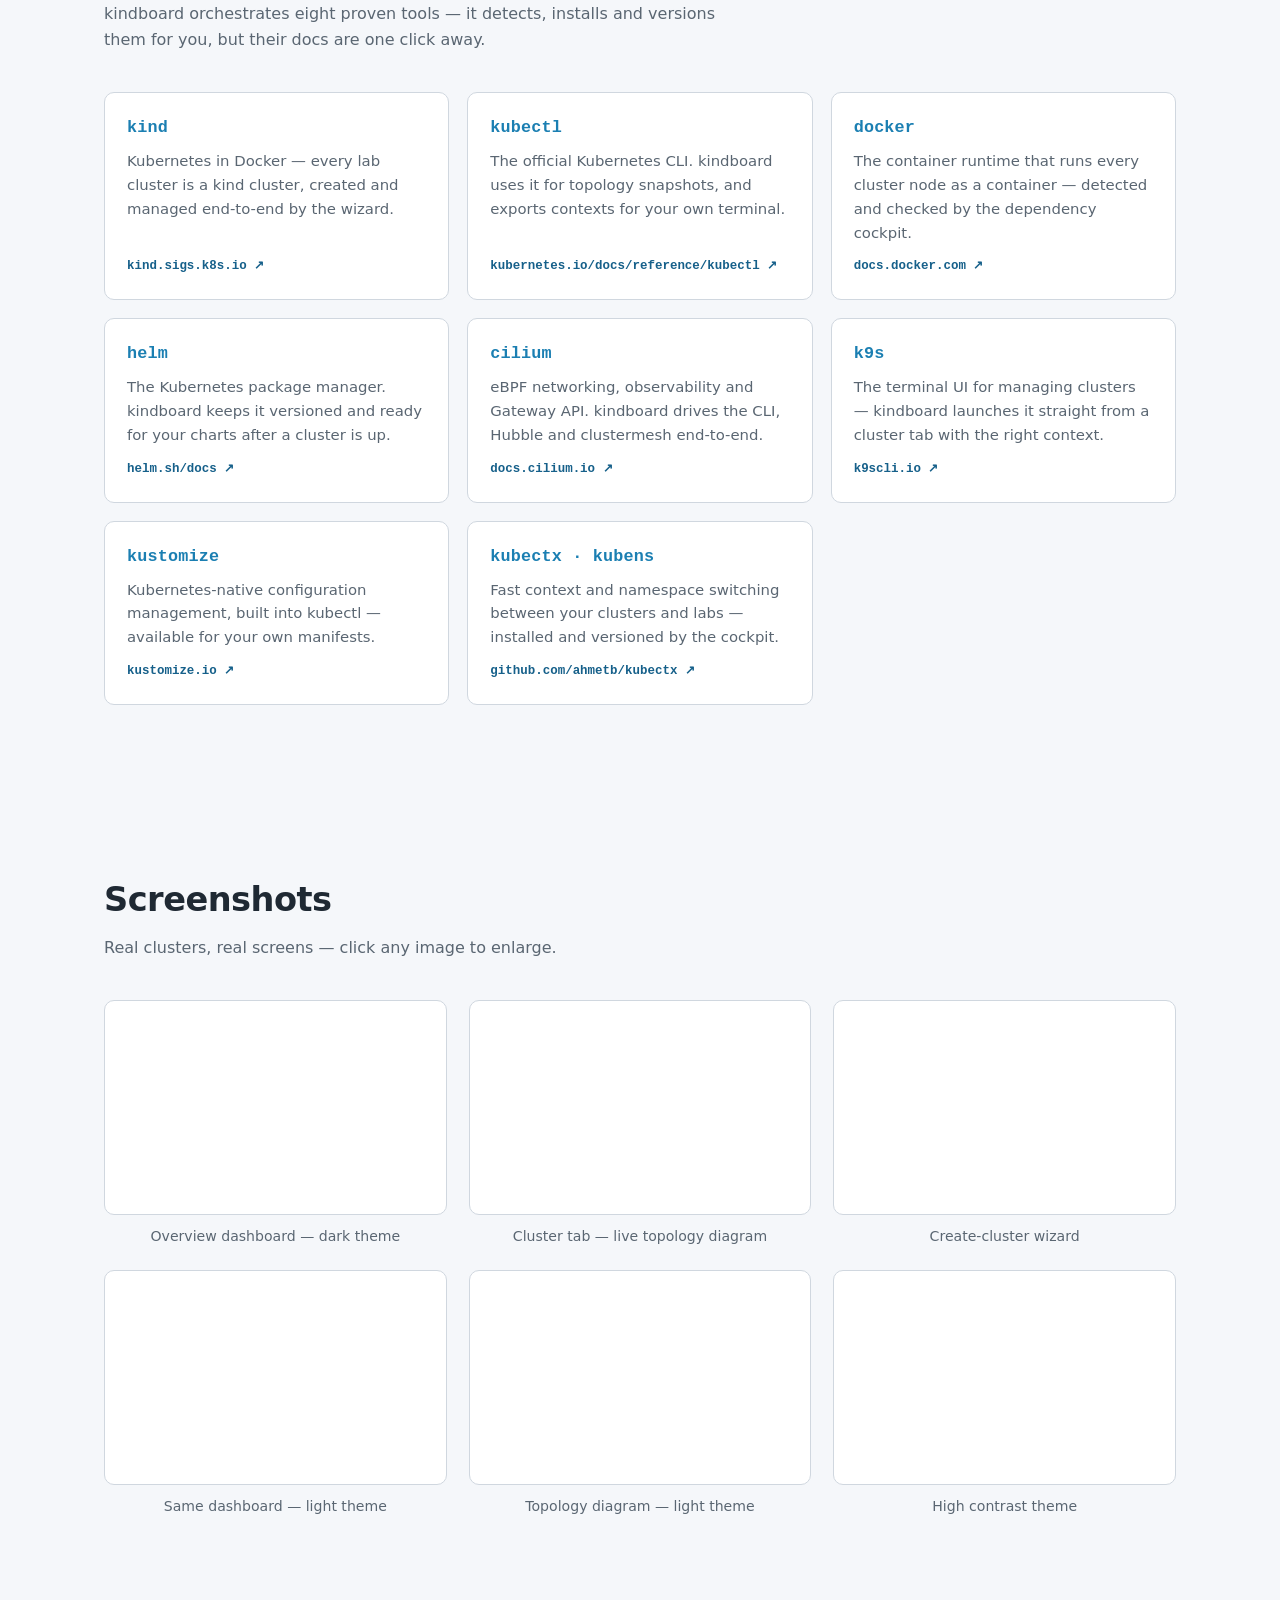
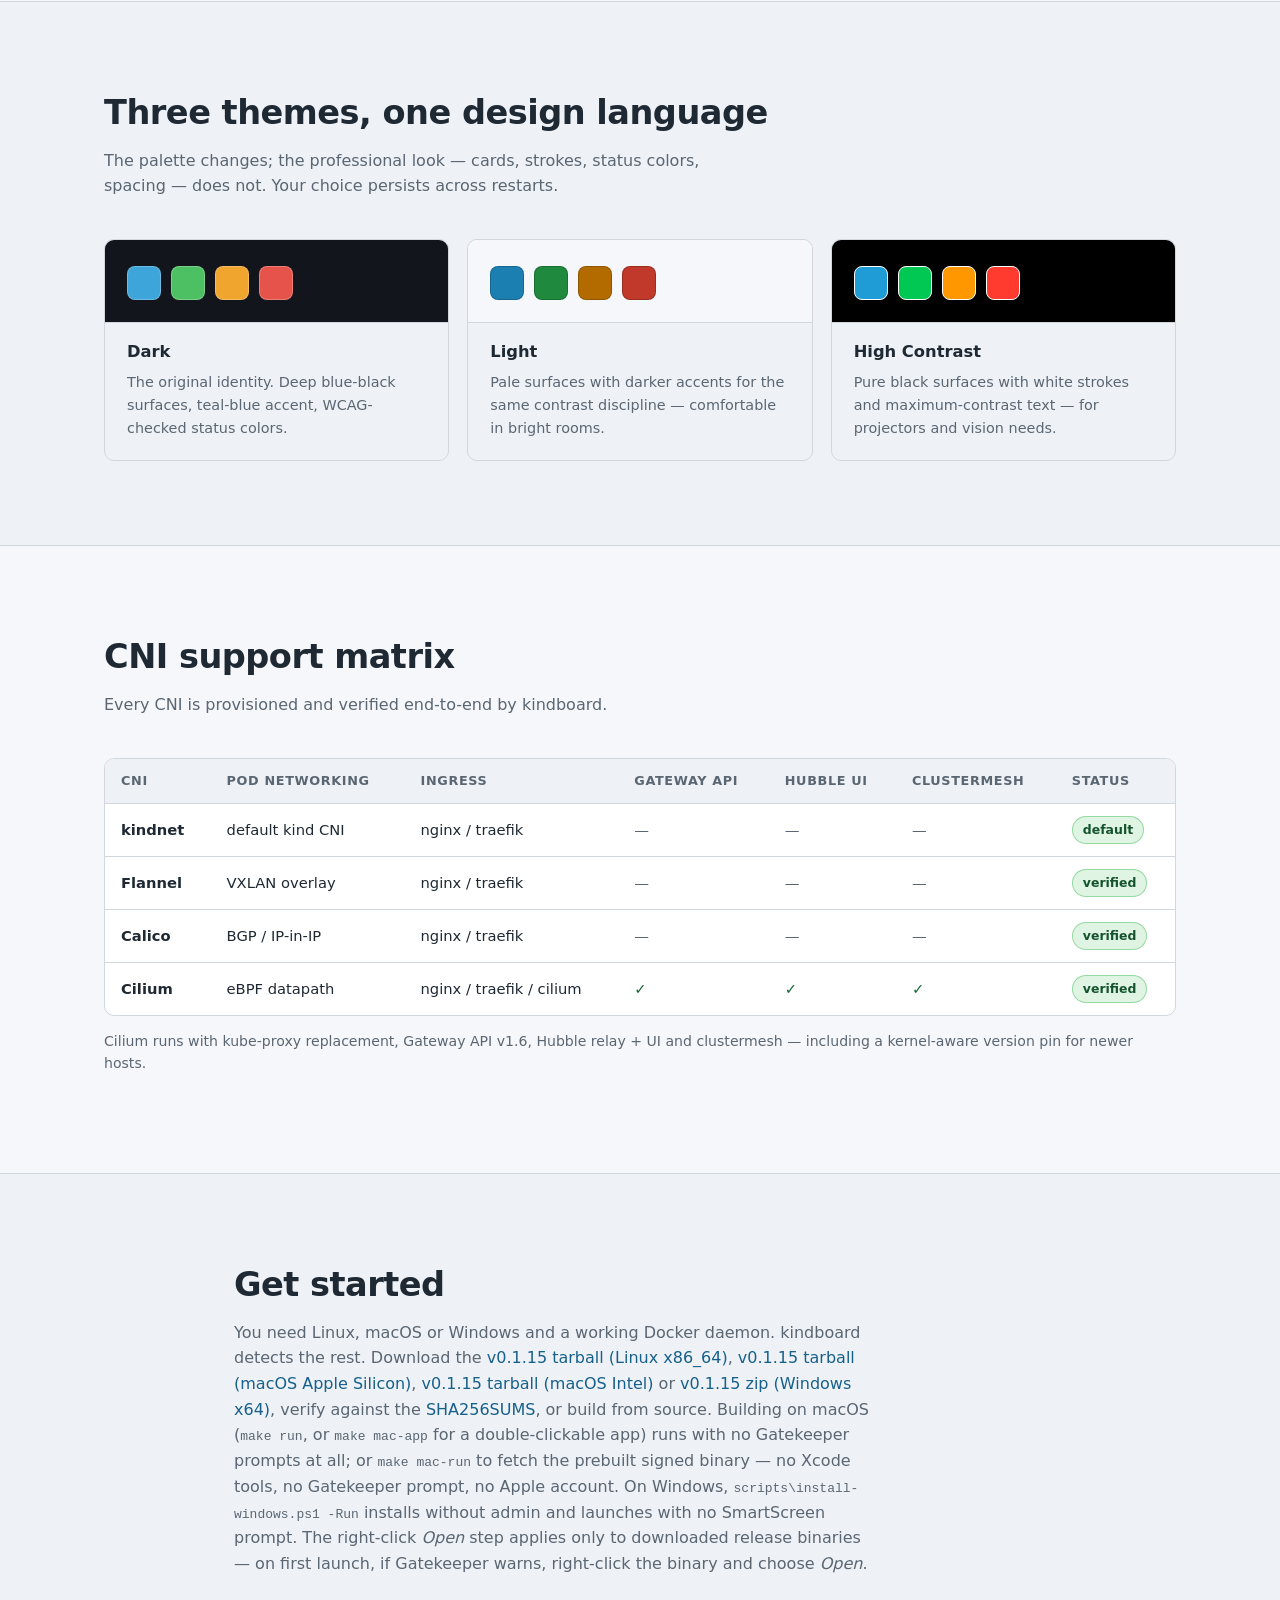
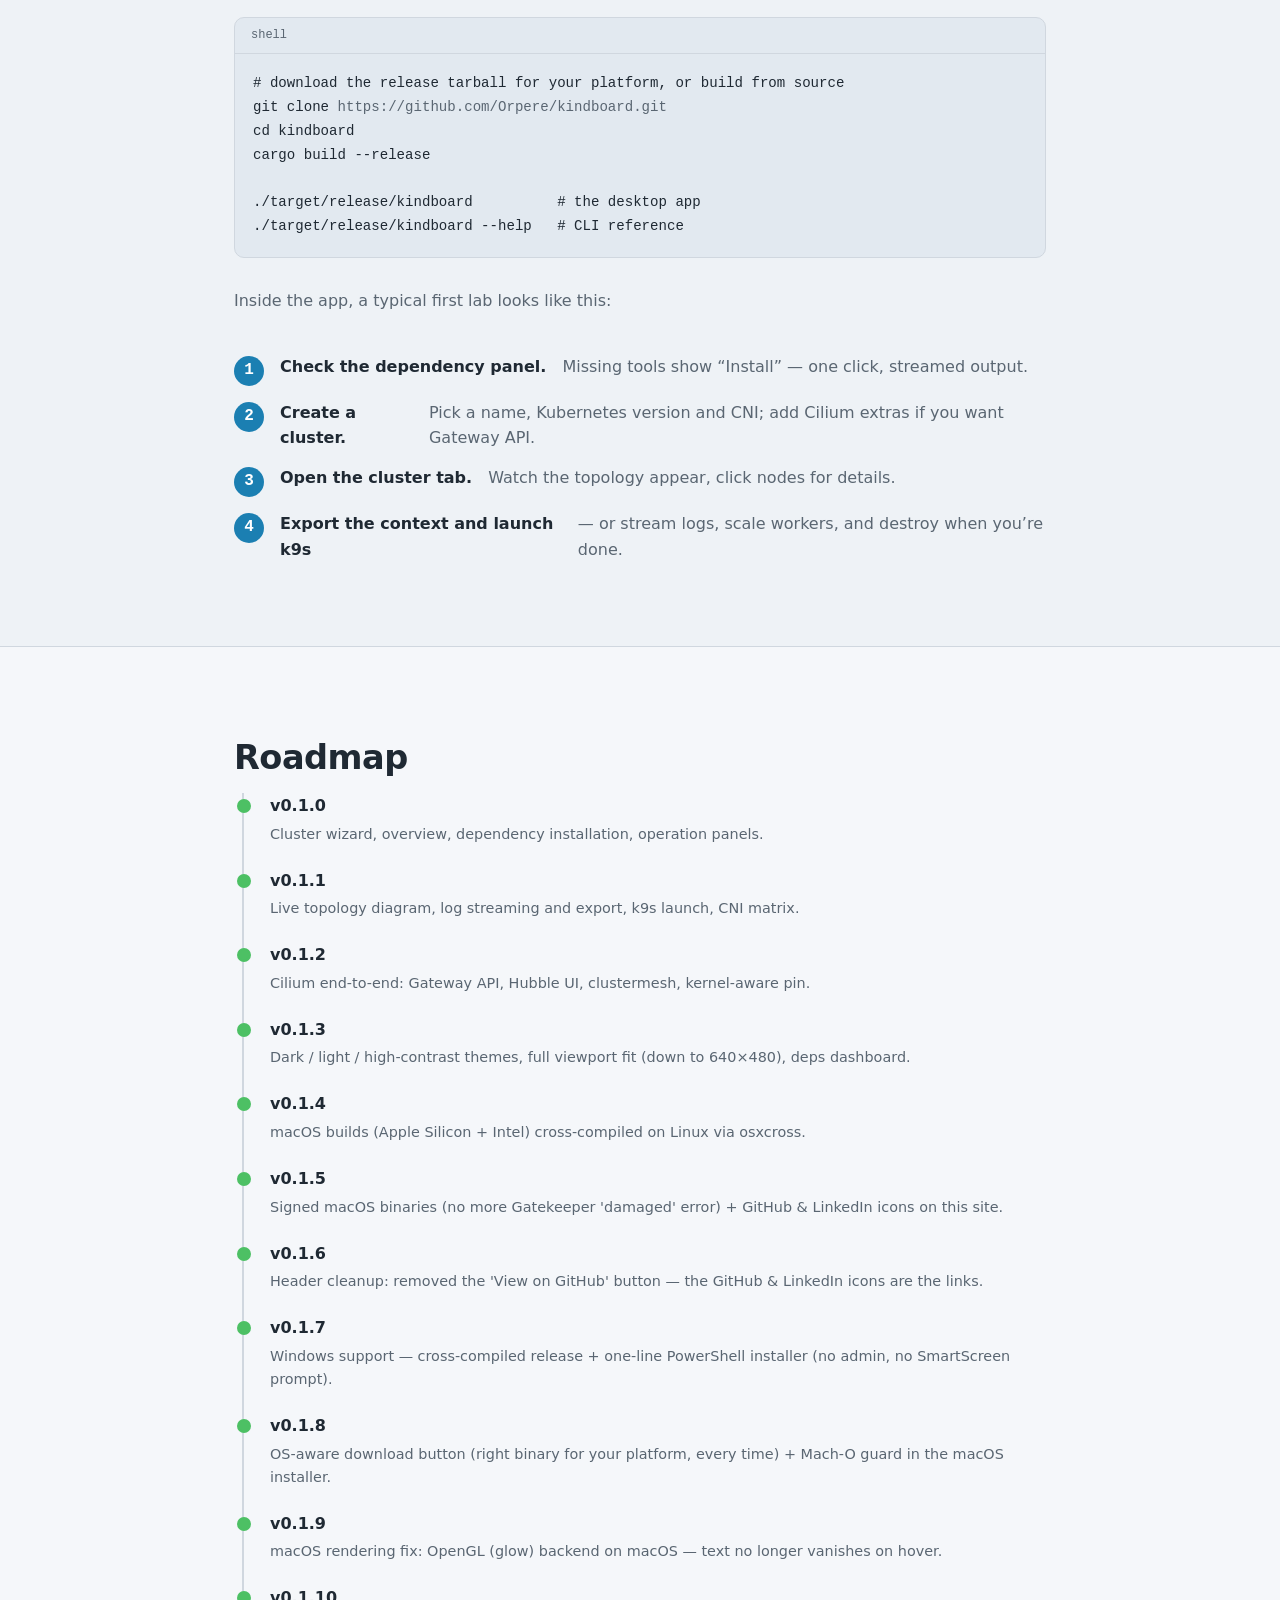
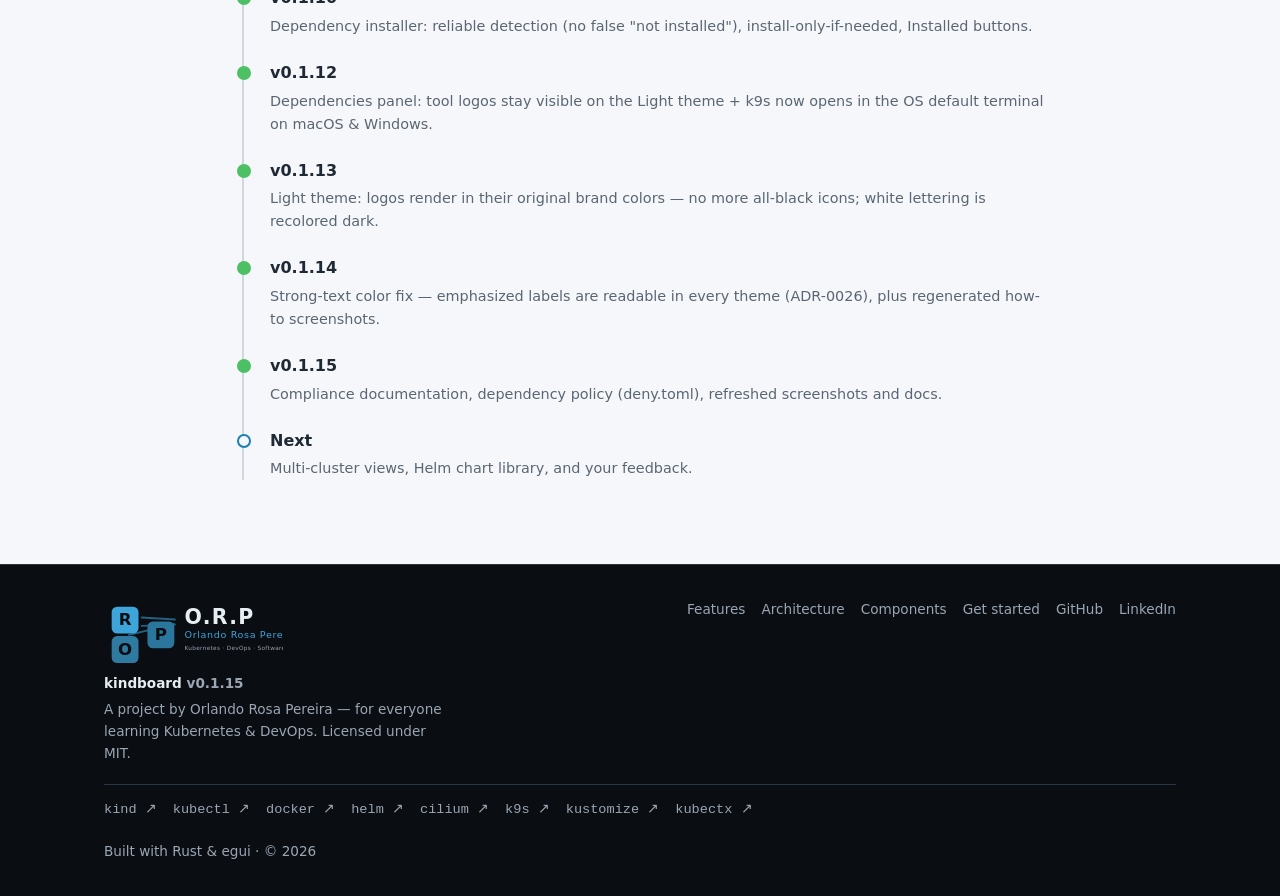
==== commit b226bf57: "revert CI adoption: remove GitHub Actions + dependabot, restore local-first pipeline (ADR-0028) Owne" ====
--- a/web/index.html
+++ b/web/index.html
@@ -170,7 +170,7 @@
         <article class="card">
           <svg class="card-icon" viewBox="0 0 24 24" aria-hidden="true"><rect x="5" y="11" width="14" height="9" rx="2"/><path d="M8 11V7a4 4 0 018 0v4"/></svg>
           <h3>Verified releases &amp; supply chain</h3>
-          <p>Every tool download is SHA-256 pinned and verified. Releases are built in CI and keyless-signed (cosign) with SLSA provenance and an SPDX SBOM — verify what you run.</p>
+          <p>Every tool download is SHA-256 pinned and verified against upstream checksums; releases ship a SHA256SUMS file and macOS binaries are notarized — verify what you run.</p>
         </article>
       </div>
     </div>
@@ -419,7 +419,7 @@
         <div class="tl-item"><span class="tl-dot done"></span><div><h3>v0.1.12</h3><p>Dependencies panel: tool logos stay visible on the Light theme + k9s now opens in the OS default terminal on macOS &amp; Windows.</p></div></div>
         <div class="tl-item"><span class="tl-dot done"></span><div><h3>v0.1.13</h3><p>Light theme: logos render in their original brand colors — no more all-black icons; white lettering is recolored dark.</p></div></div>
         <div class="tl-item"><span class="tl-dot done"></span><div><h3>v0.1.14</h3><p>Strong-text color fix — emphasized labels are readable in every theme (ADR-0026), plus regenerated how-to screenshots.</p></div></div>
-        <div class="tl-item"><span class="tl-dot done"></span><div><h3>v0.1.15</h3><p>Enterprise compliance hardening — SHA-pinned CI/CD gates, supply-chain policy, and signed + attested releases with an SBOM (ADR-0027).</p></div></div>
+        <div class="tl-item"><span class="tl-dot done"></span><div><h3>v0.1.15</h3><p>Compliance documentation, dependency policy (deny.toml), refreshed screenshots and docs.</p></div></div>
         <div class="tl-item"><span class="tl-dot next"></span><div><h3>Next</h3><p>Multi-cluster views, Helm chart library, and your feedback.</p></div></div>
       </div>
     </div>
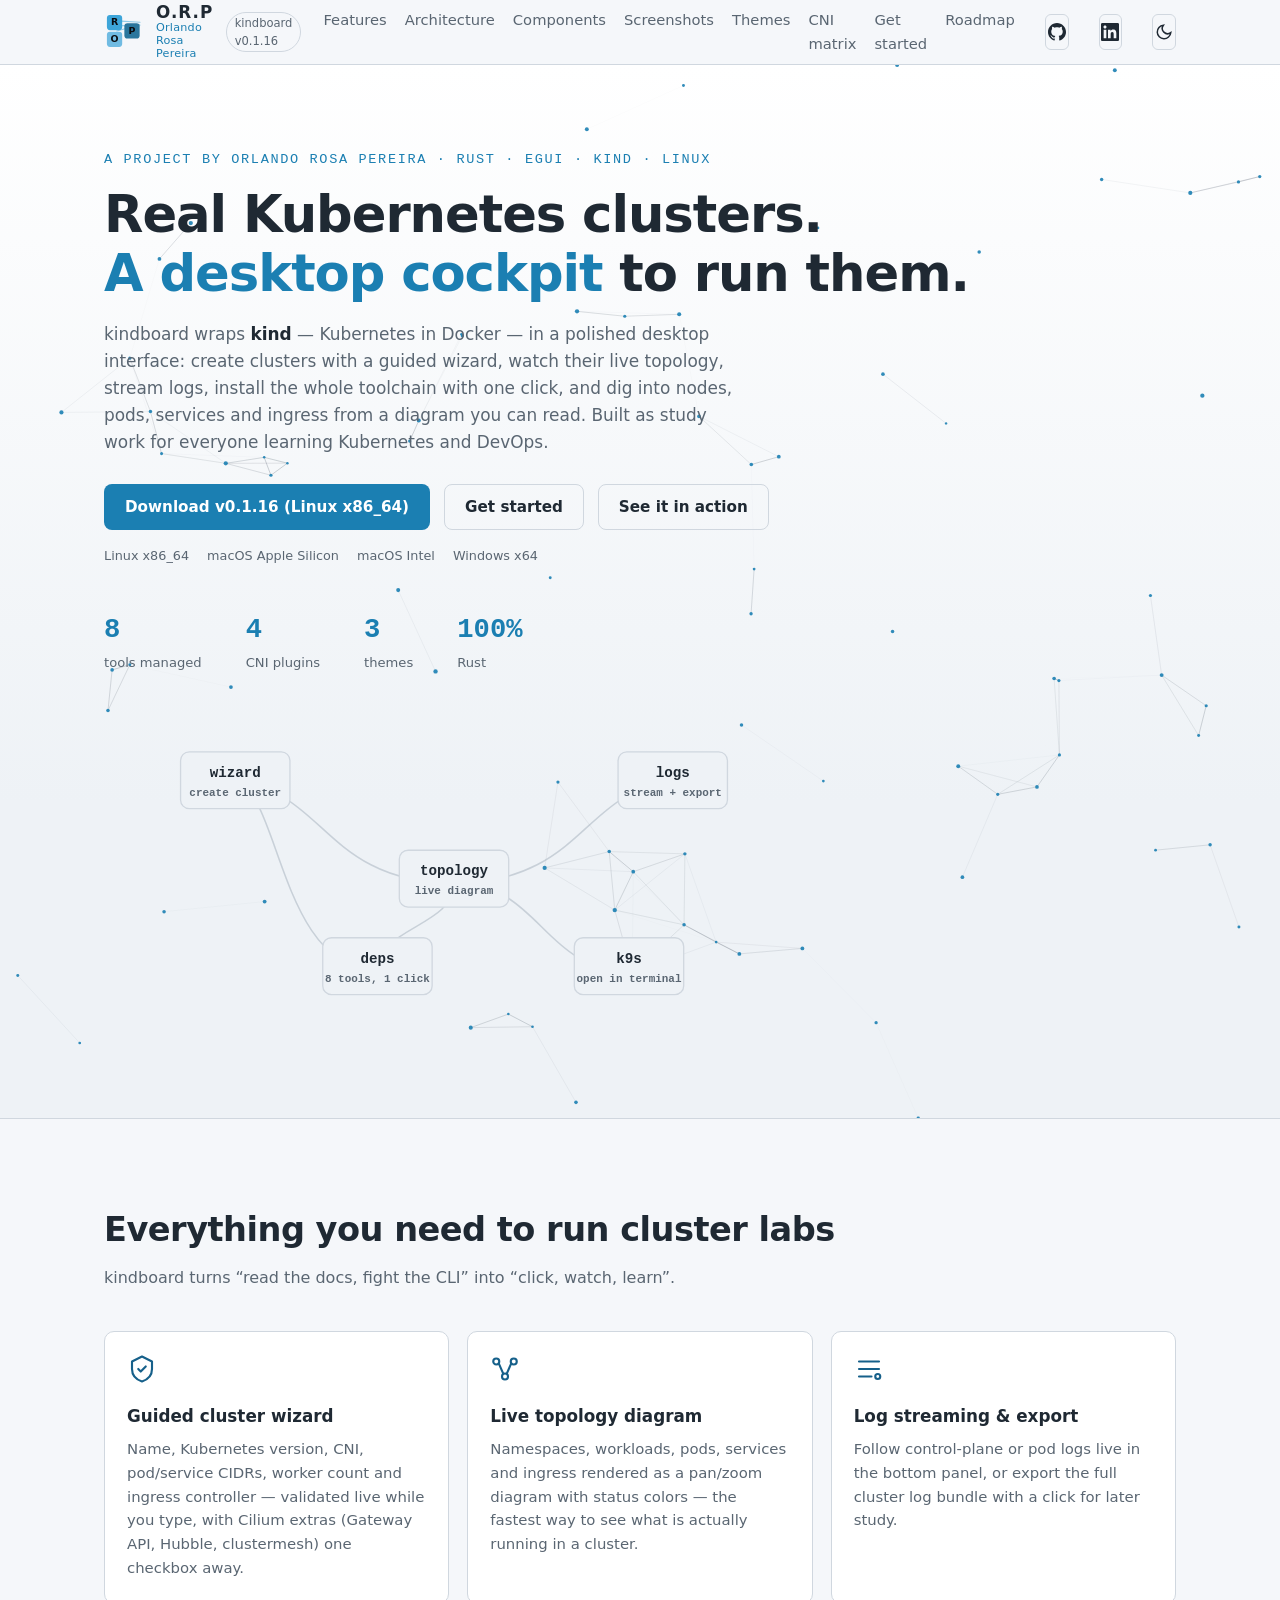
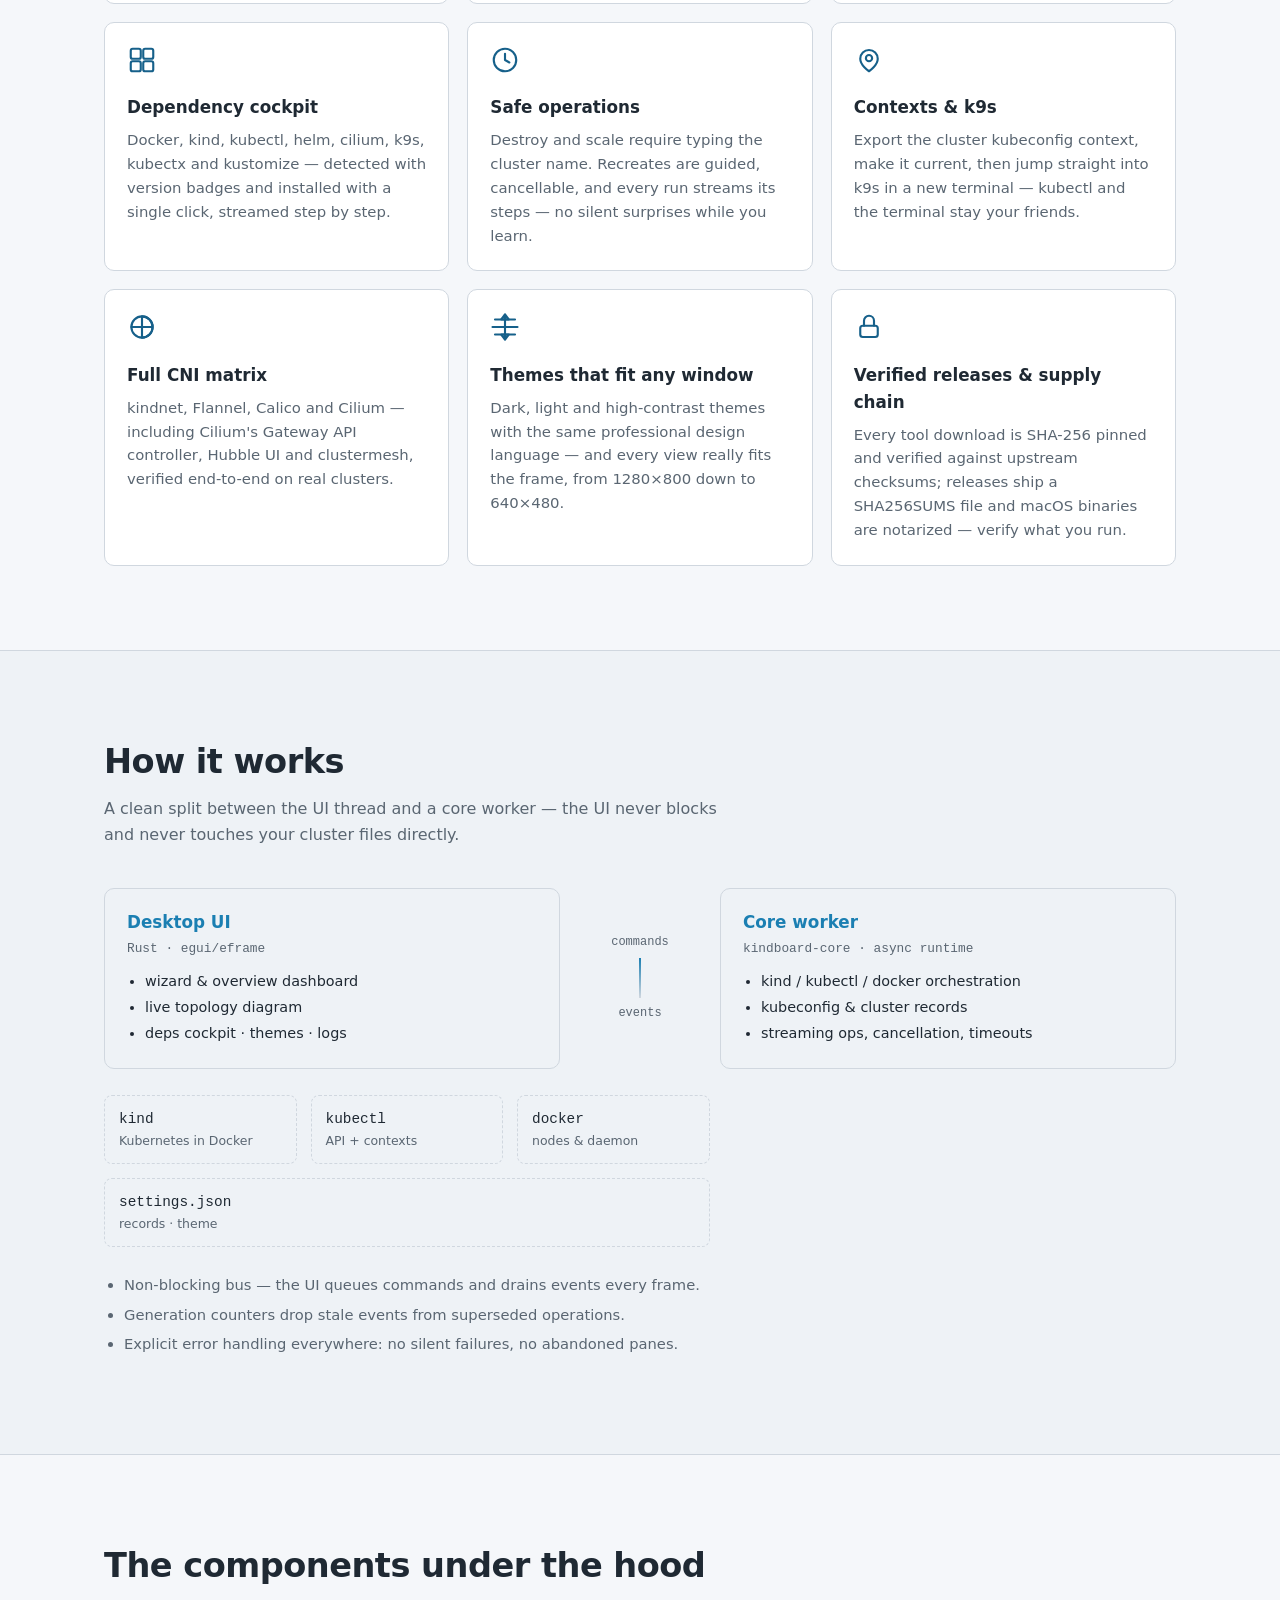
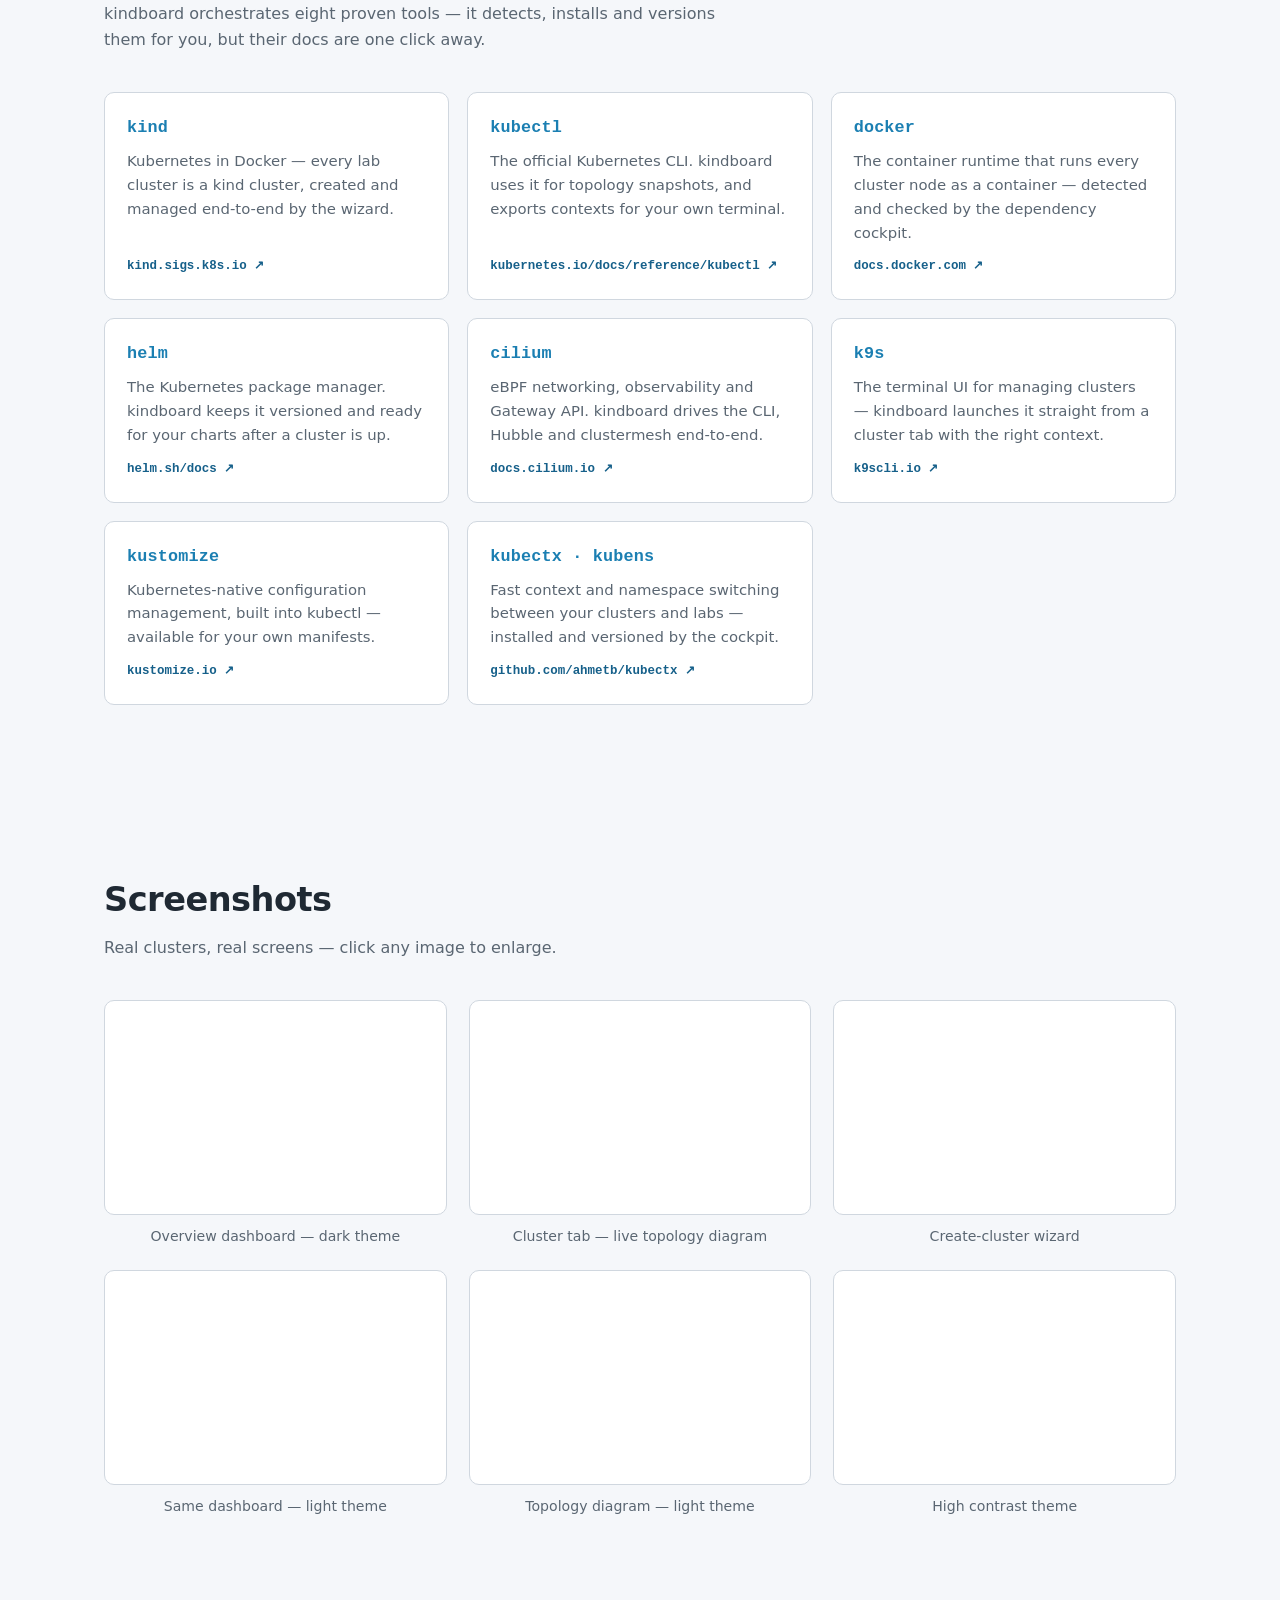
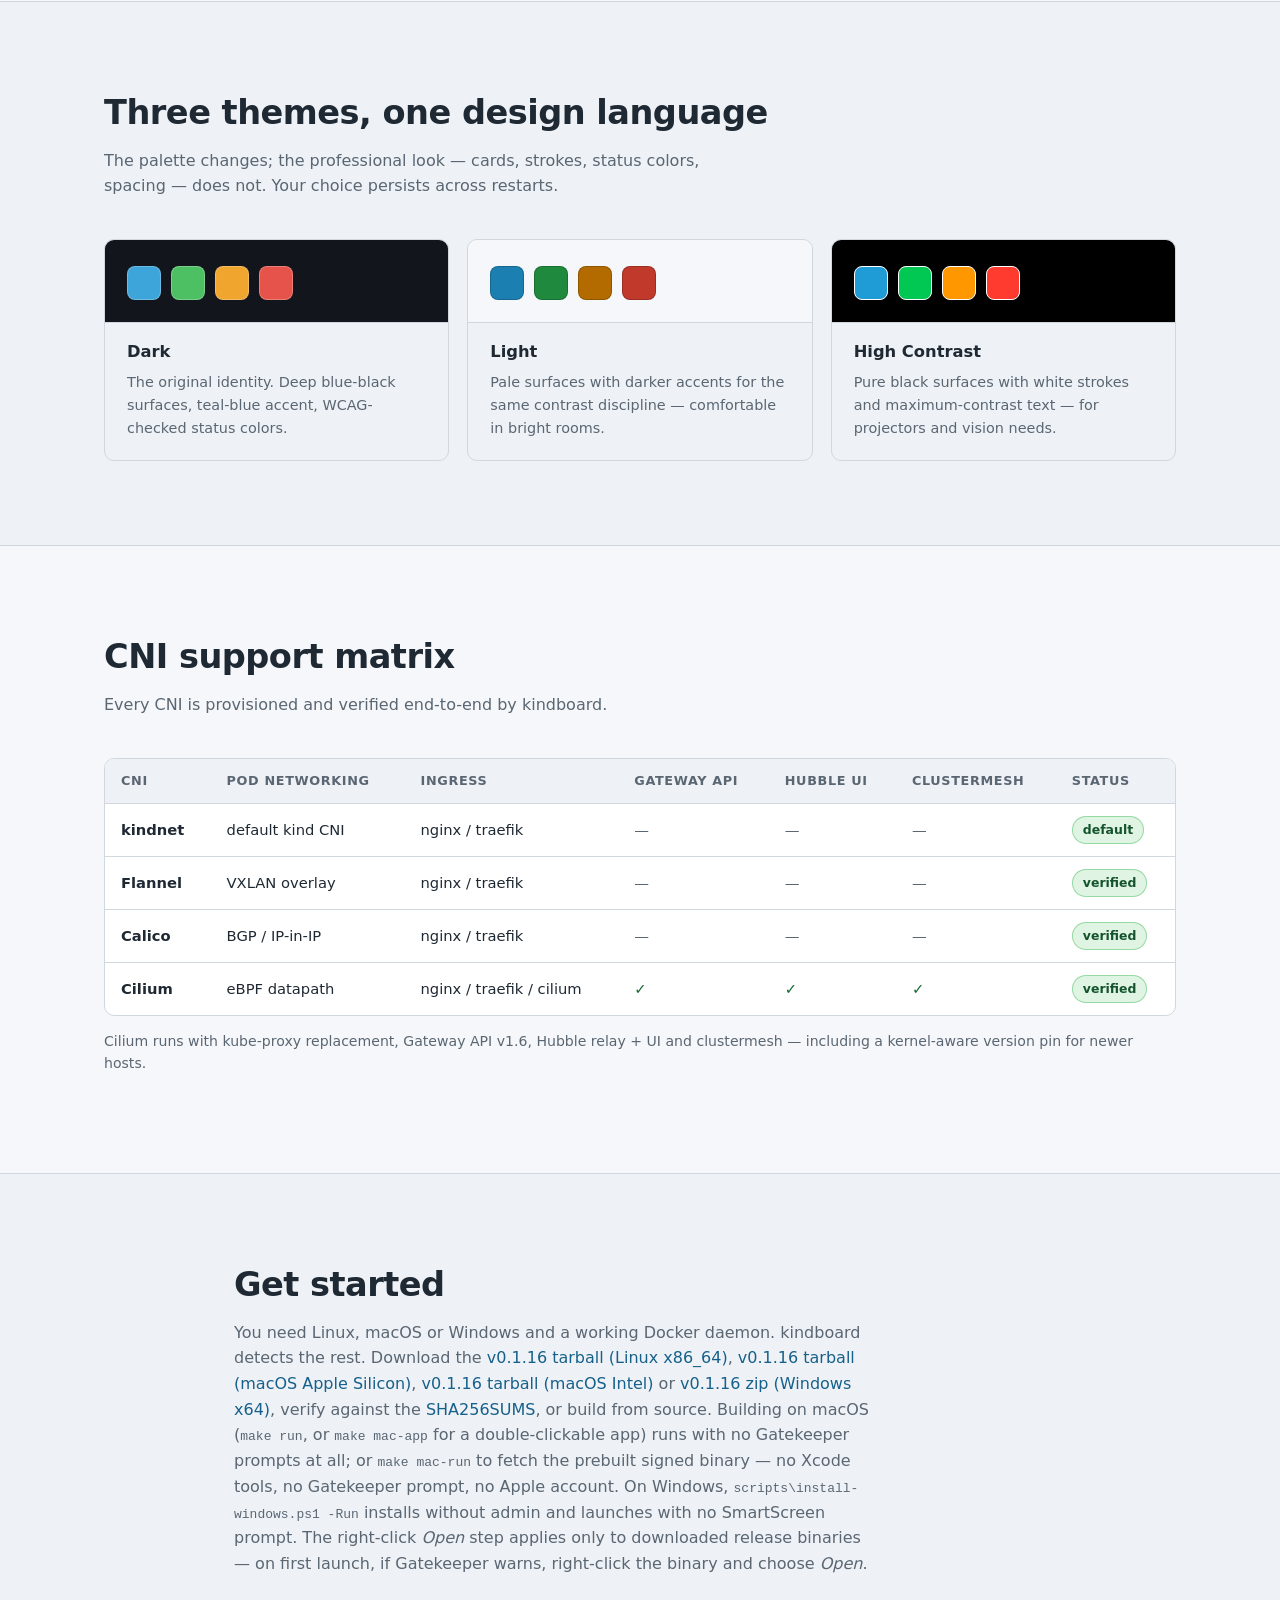
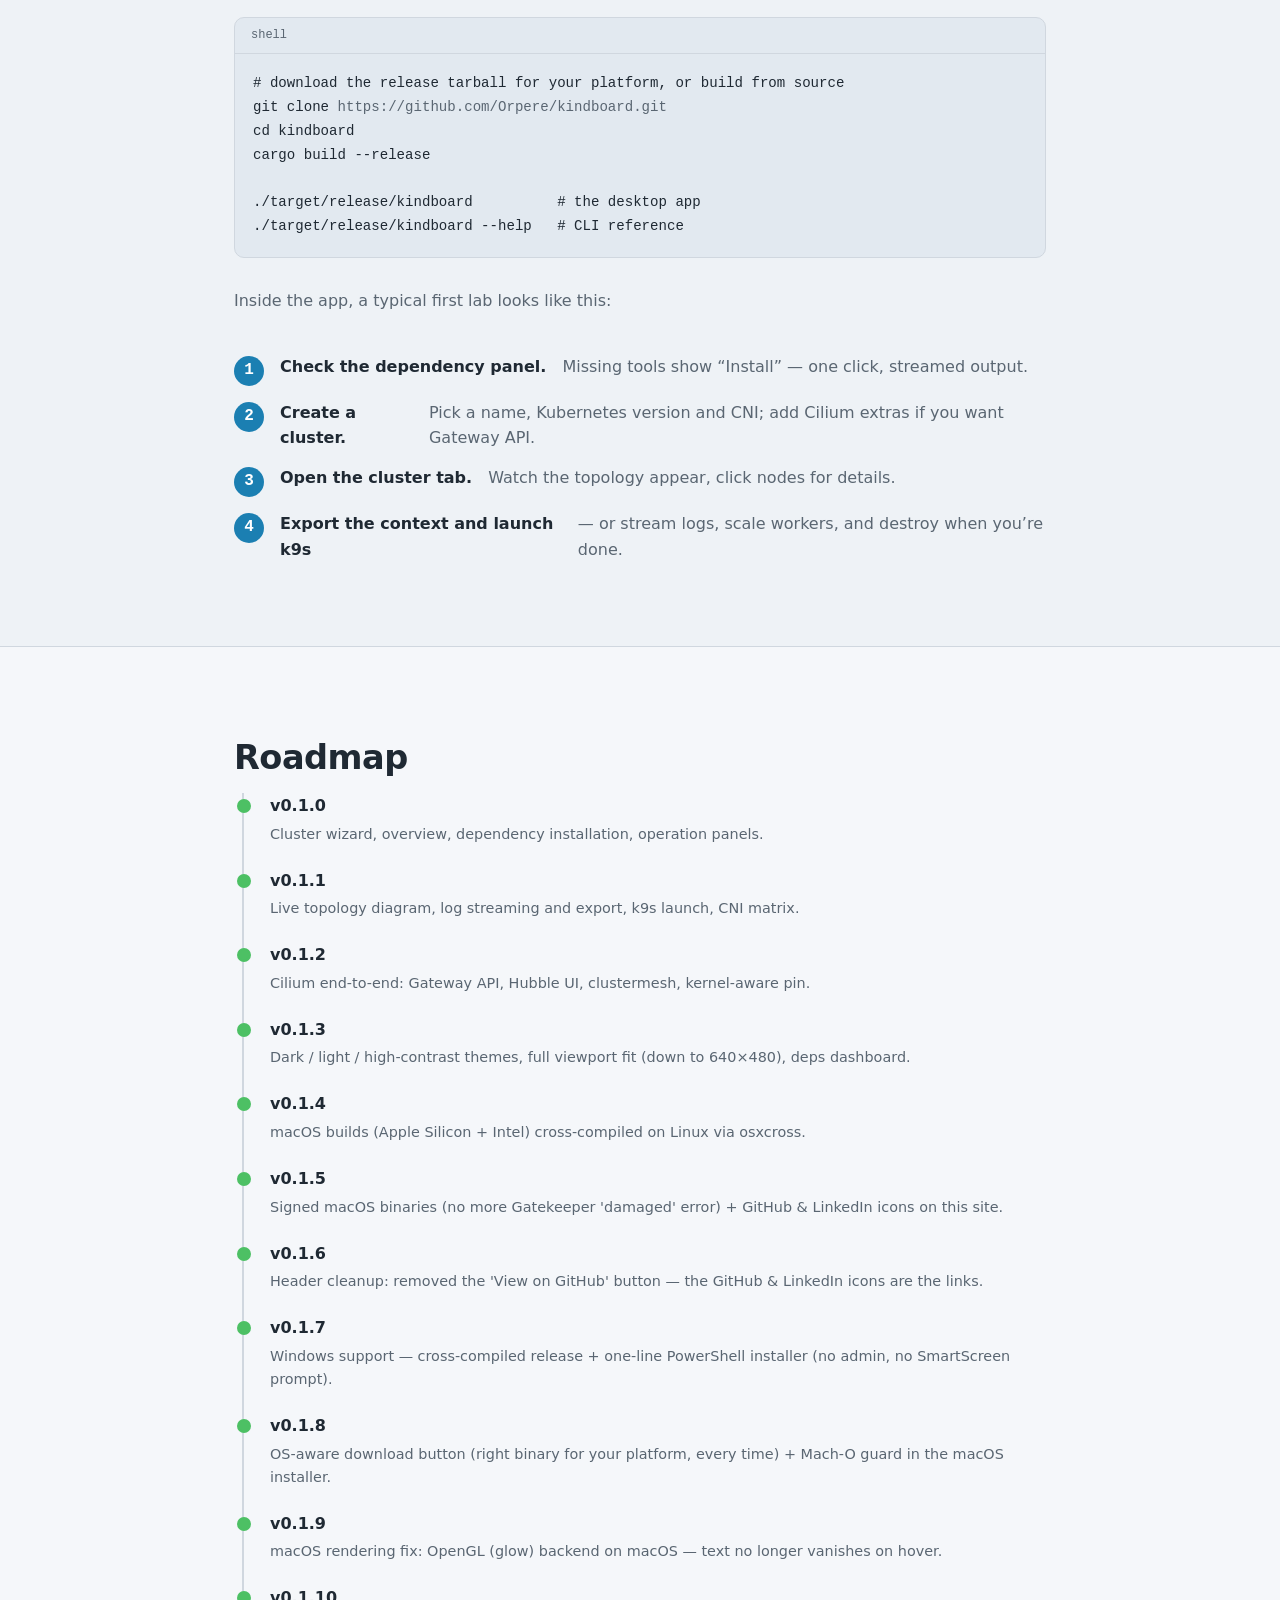
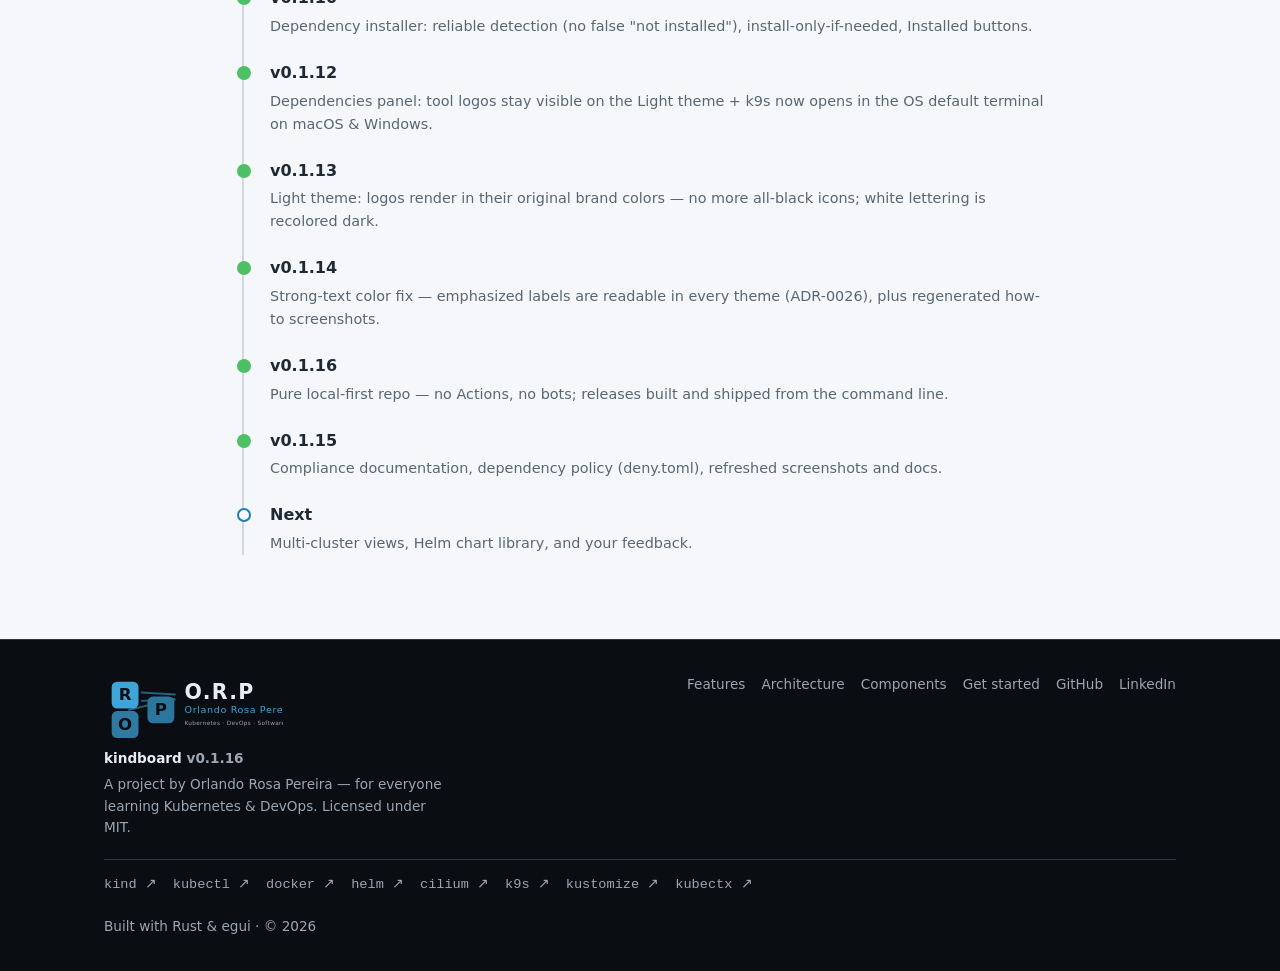
==== commit ca07b786: "release: v0.1.16 — pure local-first repo, no .github housekeeping - version 0.1.15 -> 0.1.16 (core, " ====
--- a/web/index.html
+++ b/web/index.html
@@ -36,7 +36,7 @@
         <strong>O.R.P</strong>
         <small>Orlando Rosa Pereira</small>
       </span>
-      <span class="brand-version">kindboard v0.1.15</span>
+      <span class="brand-version">kindboard v0.1.16</span>
     </a>
     <button class="nav-toggle" id="nav-toggle" aria-expanded="false" aria-controls="site-nav" aria-label="Toggle navigation">
       <span></span><span></span><span></span>
@@ -73,15 +73,15 @@
         you can read. Built as study work for everyone learning Kubernetes and DevOps.
       </p>
       <div class="hero-actions">
-        <a id="download-btn" class="btn btn-accent" rel="noopener" href="https://github.com/Orpere/kindboard/releases/latest">Download v0.1.15</a>
+        <a id="download-btn" class="btn btn-accent" rel="noopener" href="https://github.com/Orpere/kindboard/releases/latest">Download v0.1.16</a>
         <a id="download-btn-alt" class="btn btn-ghost" rel="noopener" hidden>macOS Intel</a>
         <a class="btn btn-ghost" href="#start">Get started</a>
         <a class="btn btn-ghost" href="#screenshots">See it in action</a>
         <ul class="platform-chips" role="list" aria-label="Download by platform">
-          <li><a rel="noopener" href="https://github.com/Orpere/kindboard/releases/download/v0.1.15/kindboard-linux-x86_64.tar.gz">Linux x86_64</a></li>
-          <li><a rel="noopener" href="https://github.com/Orpere/kindboard/releases/download/v0.1.15/kindboard-darwin-arm64.tar.gz">macOS Apple Silicon</a></li>
-          <li><a rel="noopener" href="https://github.com/Orpere/kindboard/releases/download/v0.1.15/kindboard-darwin-x86_64.tar.gz">macOS Intel</a></li>
-          <li><a rel="noopener" href="https://github.com/Orpere/kindboard/releases/download/v0.1.15/kindboard-windows-x86_64.zip">Windows x64</a></li>
+          <li><a rel="noopener" href="https://github.com/Orpere/kindboard/releases/download/v0.1.16/kindboard-linux-x86_64.tar.gz">Linux x86_64</a></li>
+          <li><a rel="noopener" href="https://github.com/Orpere/kindboard/releases/download/v0.1.16/kindboard-darwin-arm64.tar.gz">macOS Apple Silicon</a></li>
+          <li><a rel="noopener" href="https://github.com/Orpere/kindboard/releases/download/v0.1.16/kindboard-darwin-x86_64.tar.gz">macOS Intel</a></li>
+          <li><a rel="noopener" href="https://github.com/Orpere/kindboard/releases/download/v0.1.16/kindboard-windows-x86_64.zip">Windows x64</a></li>
         </ul>
       </div>
       <ul class="hero-stats" role="list">
@@ -374,11 +374,11 @@
     <div class="wrap narrow">
       <h2>Get started</h2>
       <p class="section-sub">You need Linux, macOS or Windows and a working Docker daemon. kindboard detects the rest. Download the
-        <a href="https://github.com/Orpere/kindboard/releases/download/v0.1.15/kindboard-linux-x86_64.tar.gz">v0.1.15 tarball (Linux x86_64)</a>,
-        <a href="https://github.com/Orpere/kindboard/releases/download/v0.1.15/kindboard-darwin-arm64.tar.gz">v0.1.15 tarball (macOS Apple Silicon)</a>,
-        <a href="https://github.com/Orpere/kindboard/releases/download/v0.1.15/kindboard-darwin-x86_64.tar.gz">v0.1.15 tarball (macOS Intel)</a> or
-        <a href="https://github.com/Orpere/kindboard/releases/download/v0.1.15/kindboard-windows-x86_64.zip">v0.1.15 zip (Windows x64)</a>,
-        verify against the <a href="https://github.com/Orpere/kindboard/releases/download/v0.1.15/SHA256SUMS">SHA256SUMS</a>,
+        <a href="https://github.com/Orpere/kindboard/releases/download/v0.1.16/kindboard-linux-x86_64.tar.gz">v0.1.16 tarball (Linux x86_64)</a>,
+        <a href="https://github.com/Orpere/kindboard/releases/download/v0.1.16/kindboard-darwin-arm64.tar.gz">v0.1.16 tarball (macOS Apple Silicon)</a>,
+        <a href="https://github.com/Orpere/kindboard/releases/download/v0.1.16/kindboard-darwin-x86_64.tar.gz">v0.1.16 tarball (macOS Intel)</a> or
+        <a href="https://github.com/Orpere/kindboard/releases/download/v0.1.16/kindboard-windows-x86_64.zip">v0.1.16 zip (Windows x64)</a>,
+        verify against the <a href="https://github.com/Orpere/kindboard/releases/download/v0.1.16/SHA256SUMS">SHA256SUMS</a>,
         or build from source. Building on macOS (<code>make run</code>, or <code>make mac-app</code> for a double-clickable app) runs with no Gatekeeper prompts at all; or <code>make mac-run</code> to fetch the prebuilt signed binary — no Xcode tools, no Gatekeeper prompt, no Apple account. On Windows, <code>scripts\install-windows.ps1 -Run</code> installs without admin and launches with no SmartScreen prompt. The right-click <em>Open</em> step applies only to downloaded release binaries — on first launch, if Gatekeeper warns, right-click the binary and choose <em>Open</em>.</p>
       <div class="code-block">
         <div class="code-head"><span>shell</span></div>
@@ -419,6 +419,7 @@
         <div class="tl-item"><span class="tl-dot done"></span><div><h3>v0.1.12</h3><p>Dependencies panel: tool logos stay visible on the Light theme + k9s now opens in the OS default terminal on macOS &amp; Windows.</p></div></div>
         <div class="tl-item"><span class="tl-dot done"></span><div><h3>v0.1.13</h3><p>Light theme: logos render in their original brand colors — no more all-black icons; white lettering is recolored dark.</p></div></div>
         <div class="tl-item"><span class="tl-dot done"></span><div><h3>v0.1.14</h3><p>Strong-text color fix — emphasized labels are readable in every theme (ADR-0026), plus regenerated how-to screenshots.</p></div></div>
+        <div class="tl-item"><span class="tl-dot done"></span><div><h3>v0.1.16</h3><p>Pure local-first repo — no Actions, no bots; releases built and shipped from the command line.</p></div></div>
         <div class="tl-item"><span class="tl-dot done"></span><div><h3>v0.1.15</h3><p>Compliance documentation, dependency policy (deny.toml), refreshed screenshots and docs.</p></div></div>
         <div class="tl-item"><span class="tl-dot next"></span><div><h3>Next</h3><p>Multi-cluster views, Helm chart library, and your feedback.</p></div></div>
       </div>
@@ -431,7 +432,7 @@
   <div class="wrap footer-inner">
     <div class="footer-brand-box">
       <img class="footer-logo" src="assets/img/logo-orp.svg" alt="O.R.P logo — Orlando Rosa Pereira" />
-      <p class="footer-brand">kindboard <span class="muted">v0.1.15</span></p>
+      <p class="footer-brand">kindboard <span class="muted">v0.1.16</span></p>
       <p class="muted">A project by Orlando Rosa Pereira — for everyone learning Kubernetes &amp; DevOps. Licensed under MIT.</p>
     </div>
     <nav aria-label="Footer navigation">
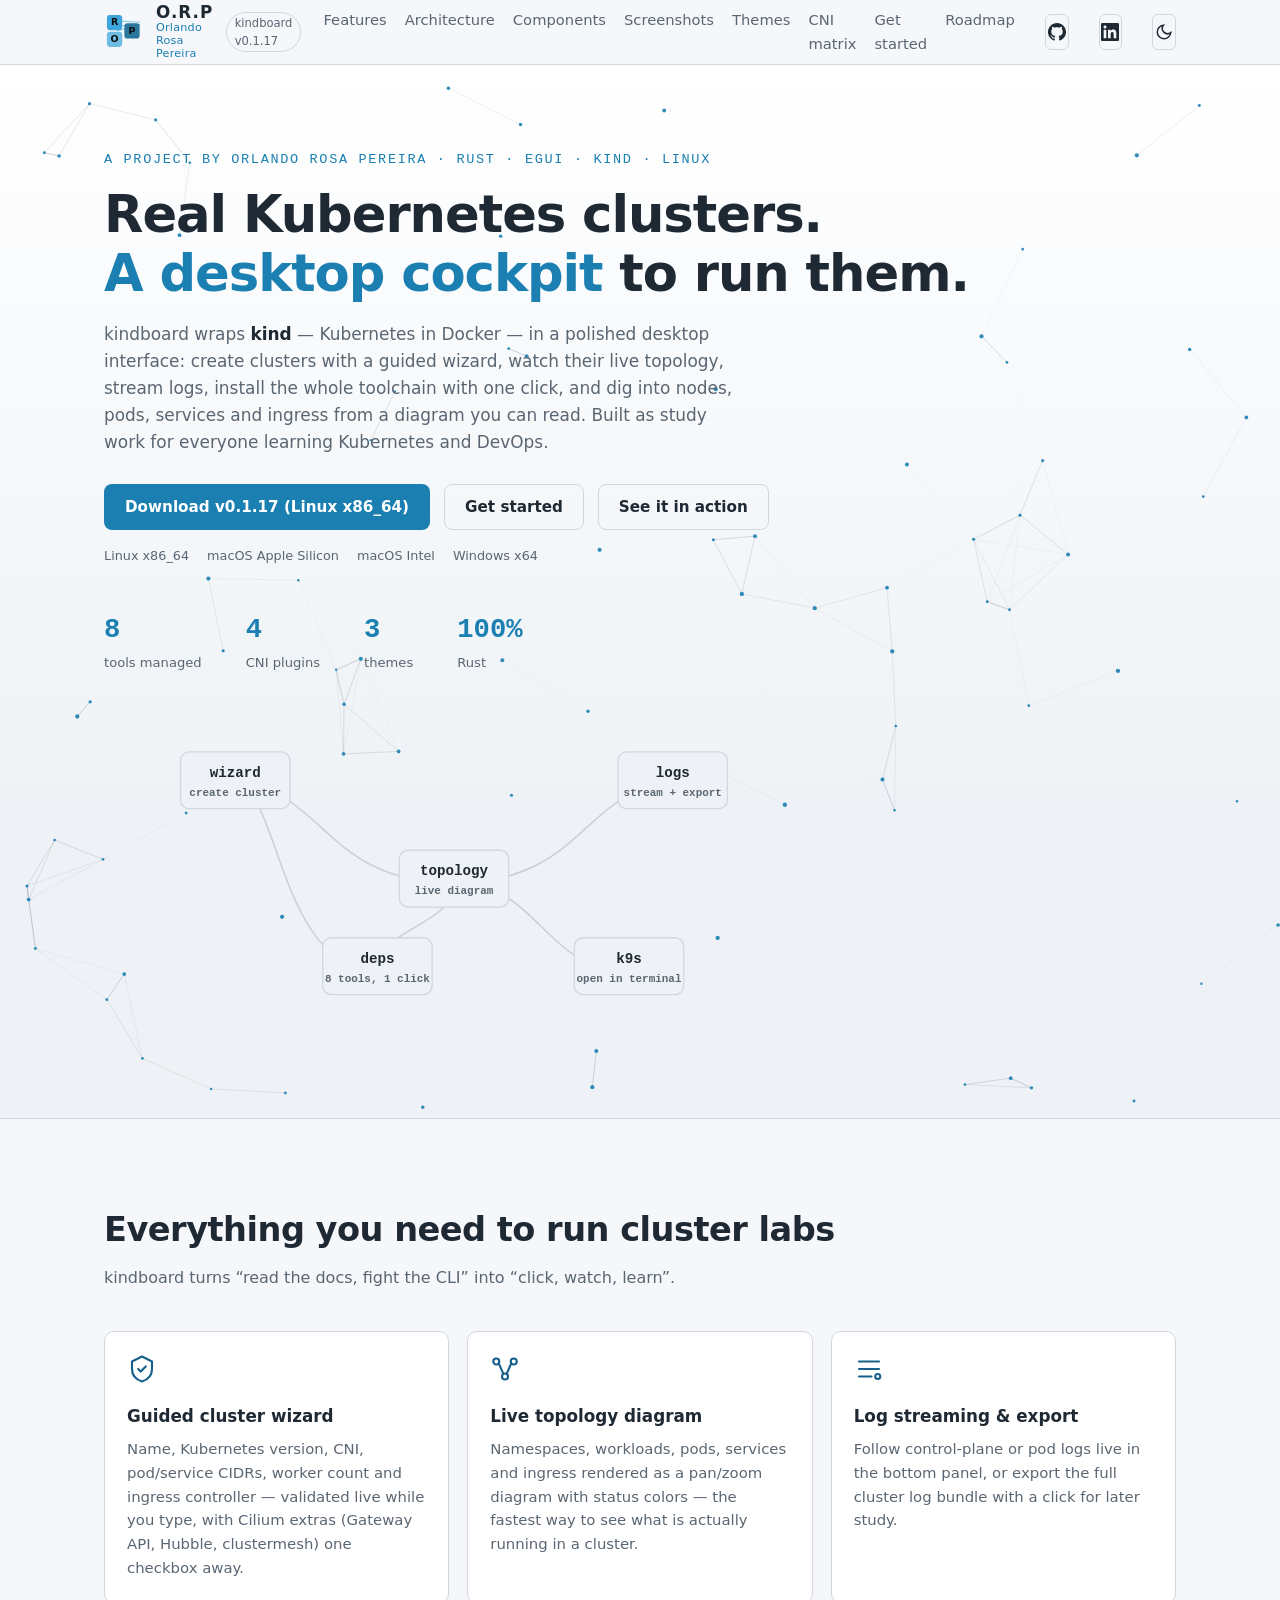
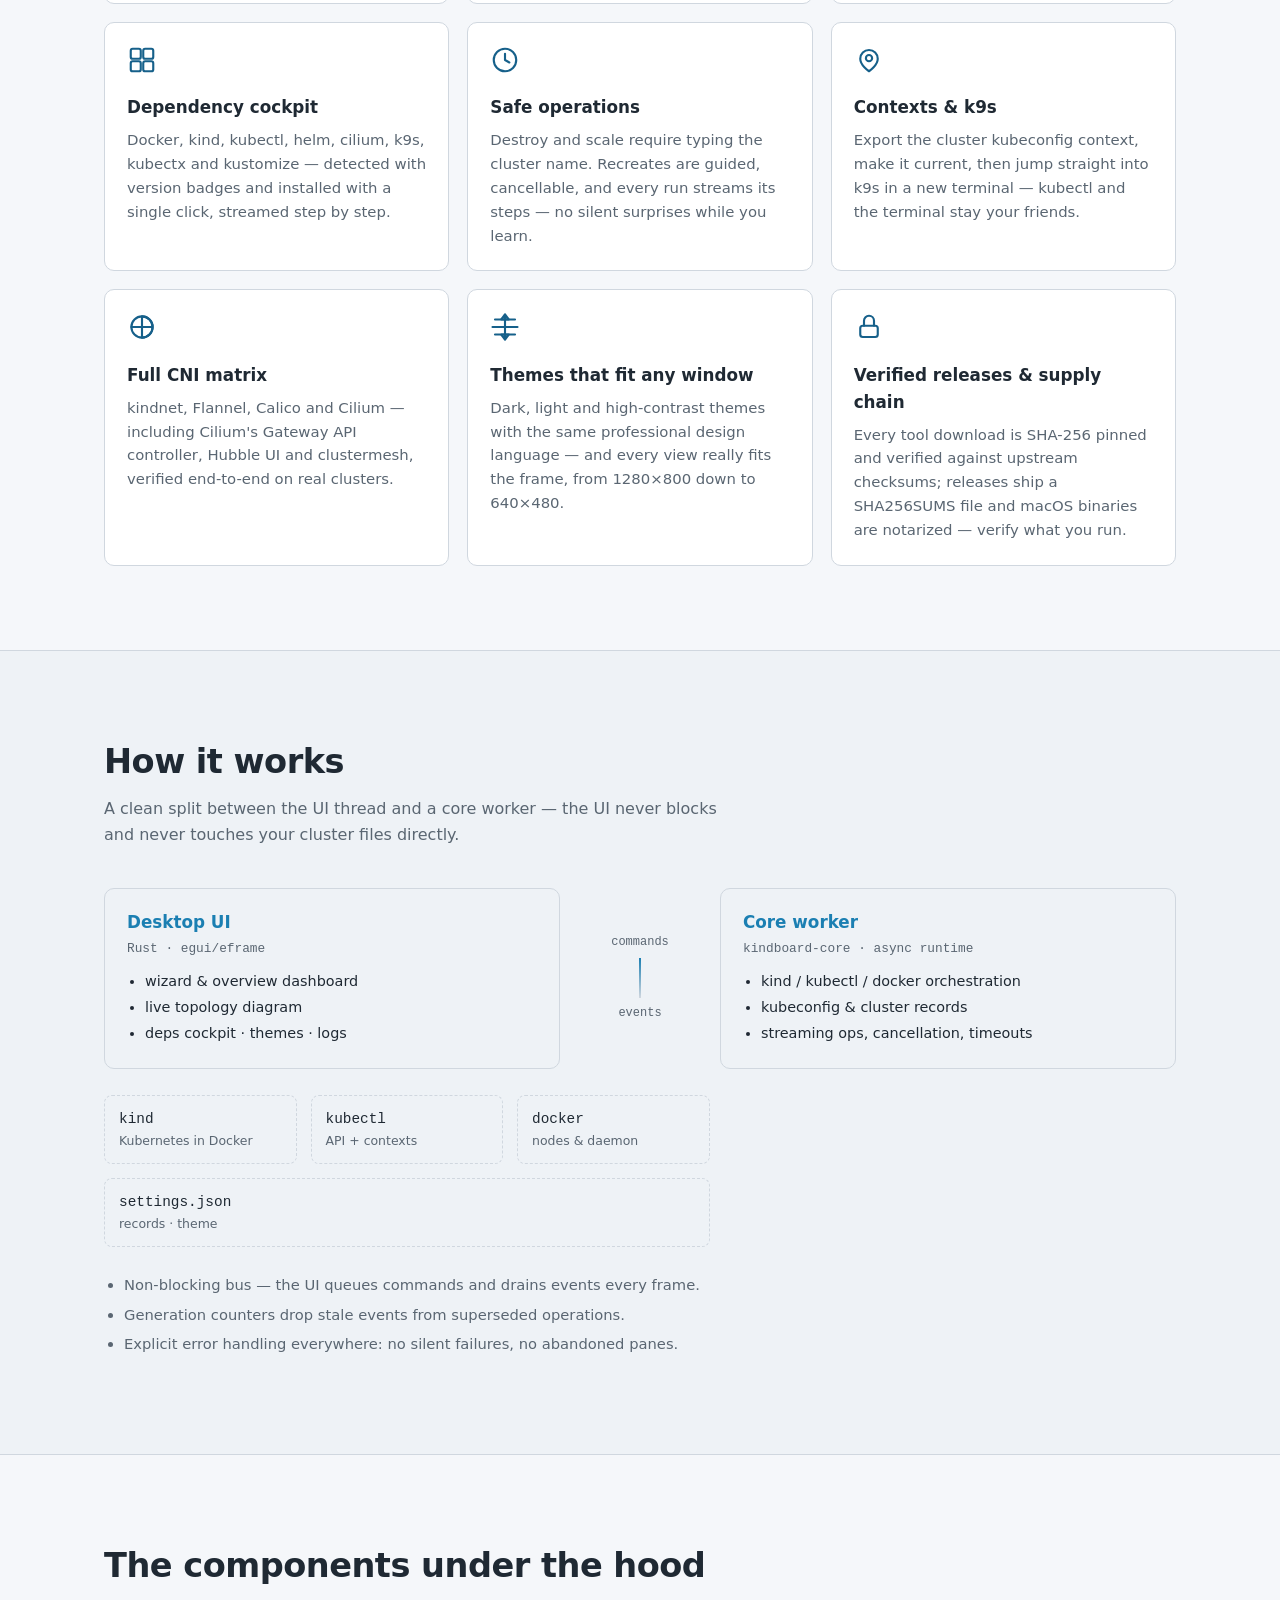
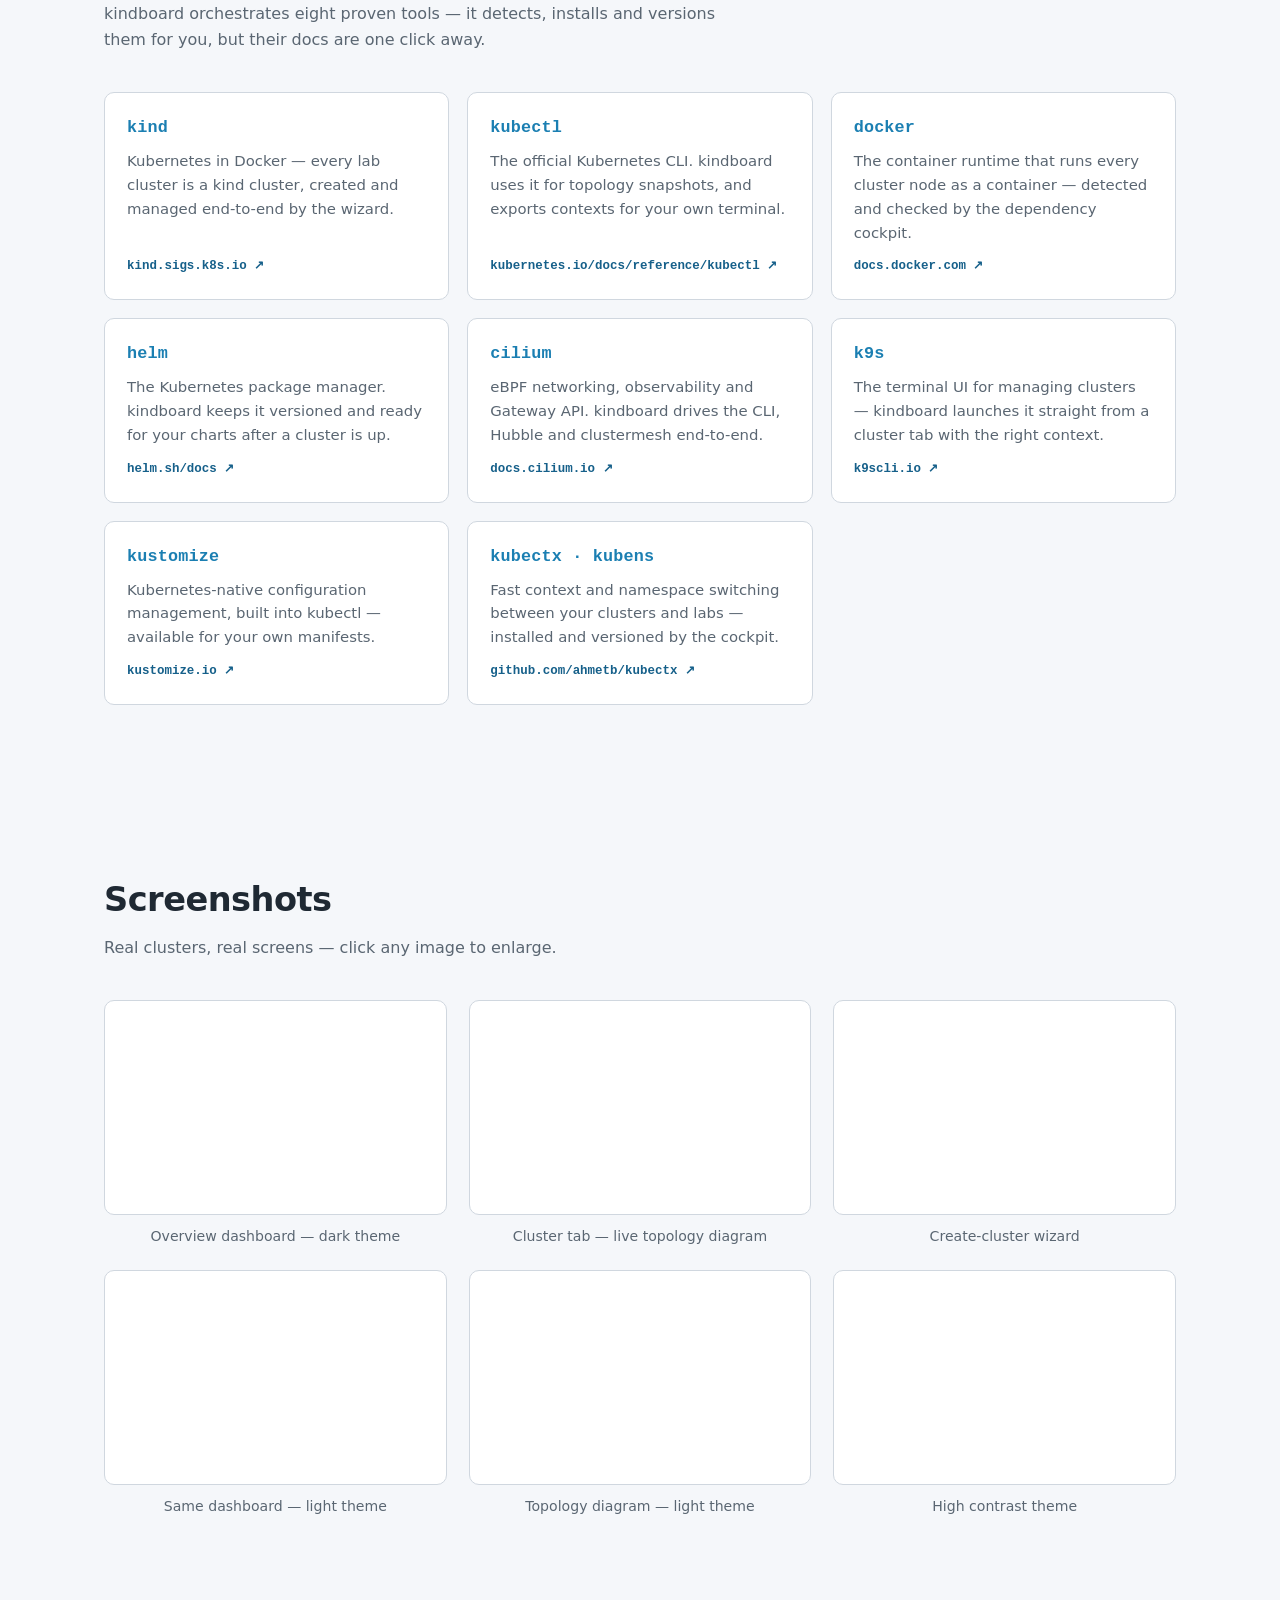
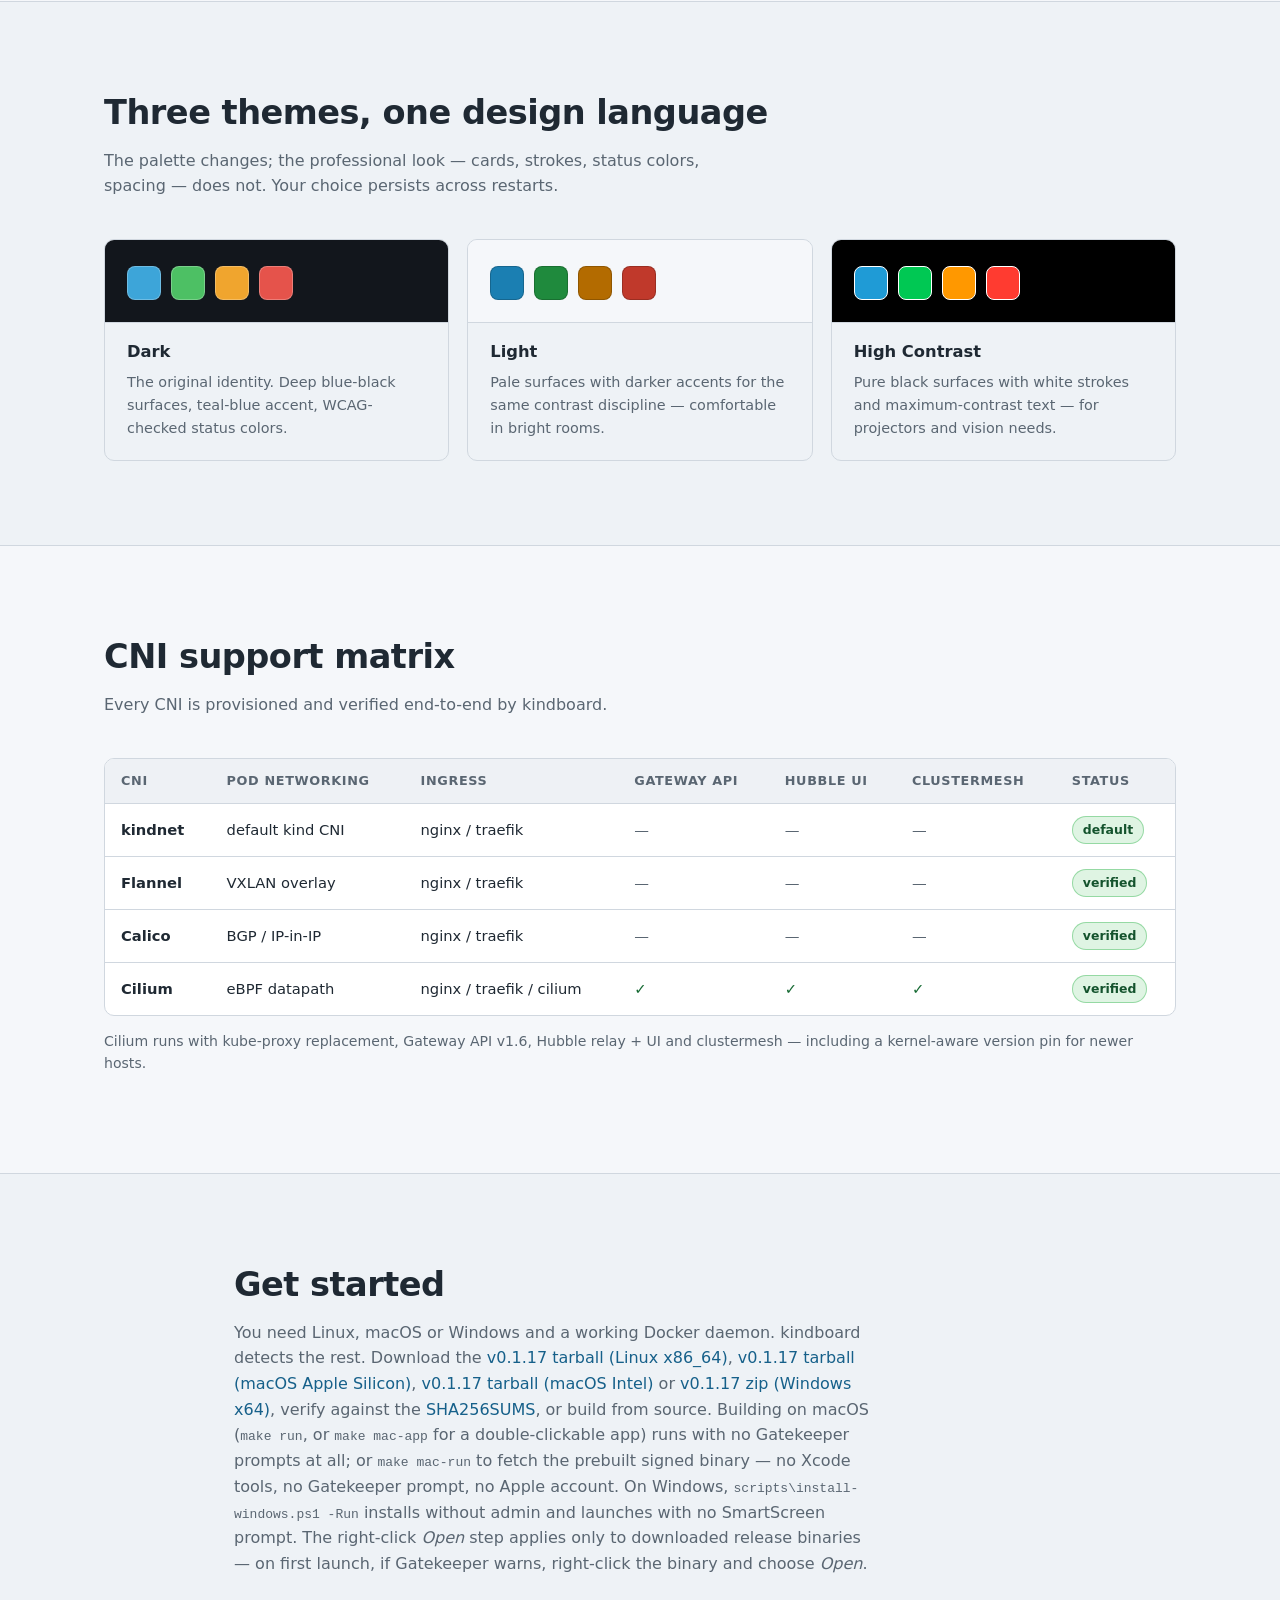
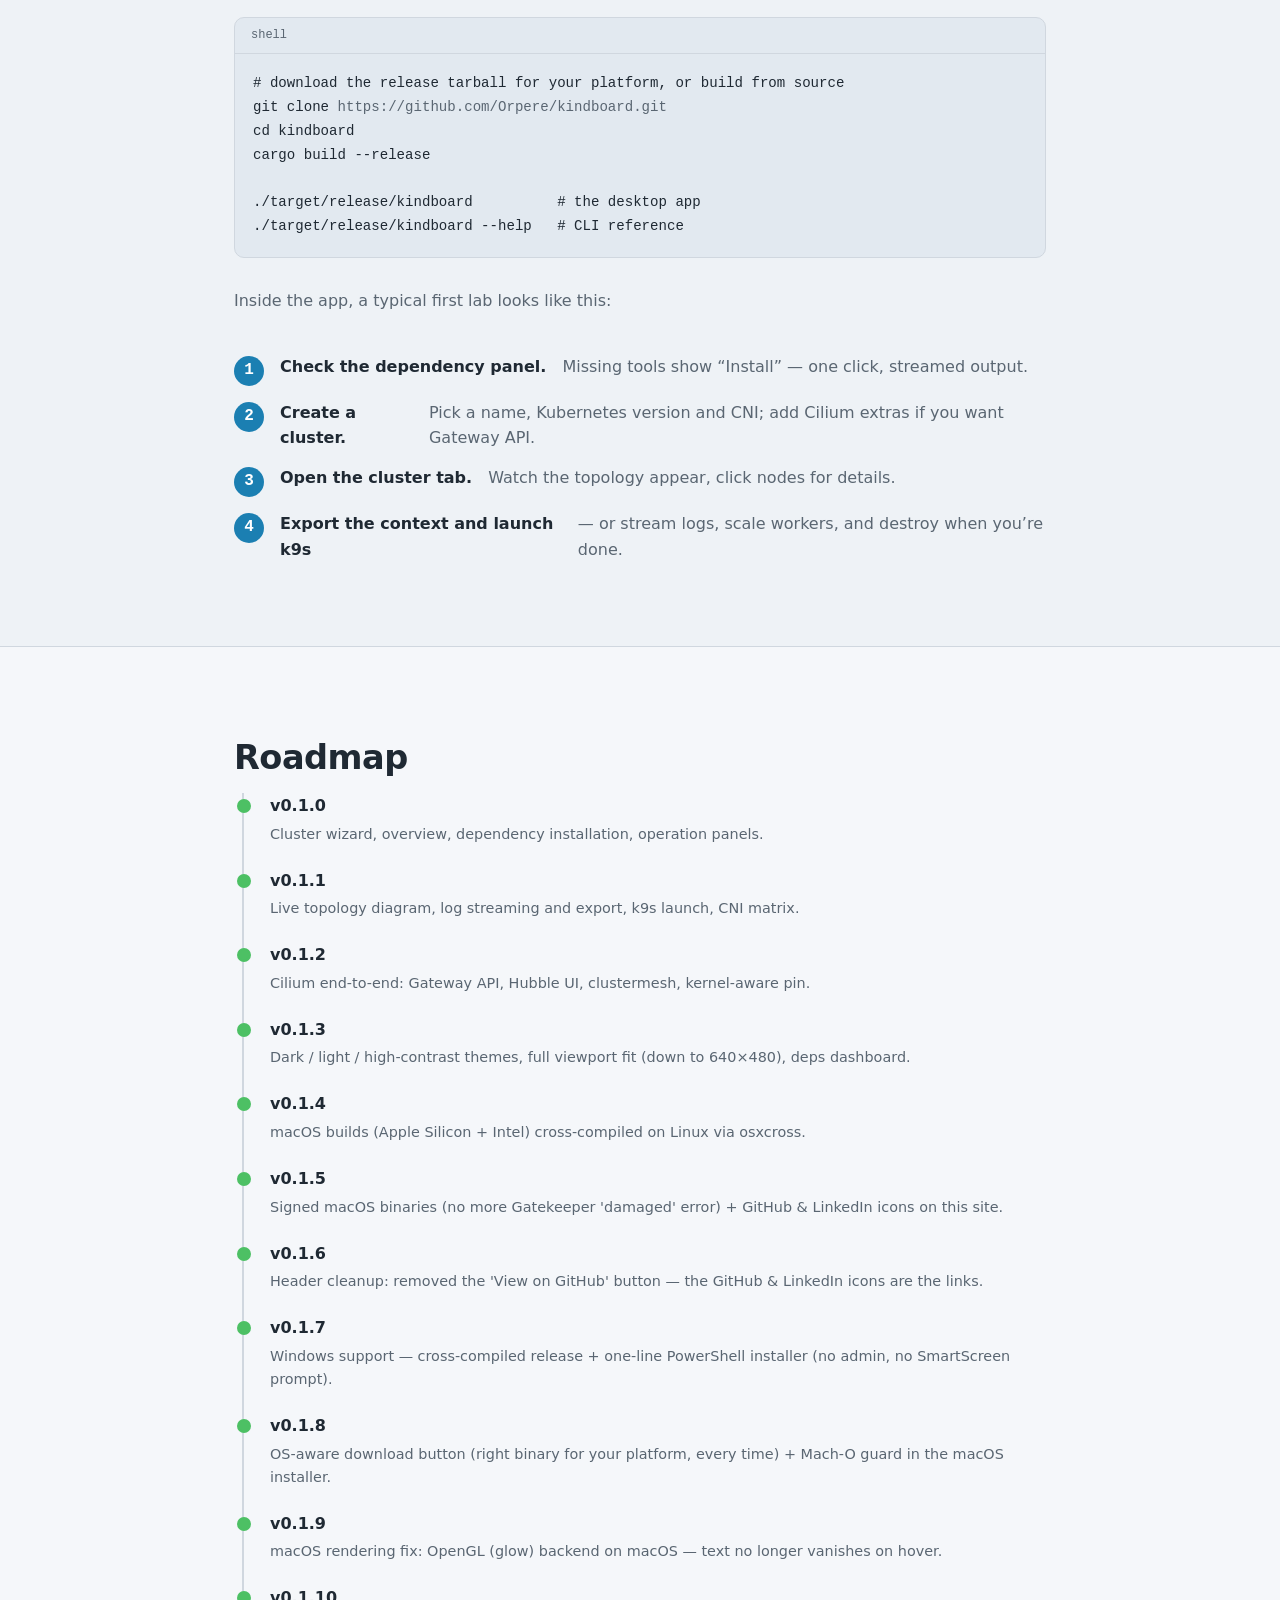
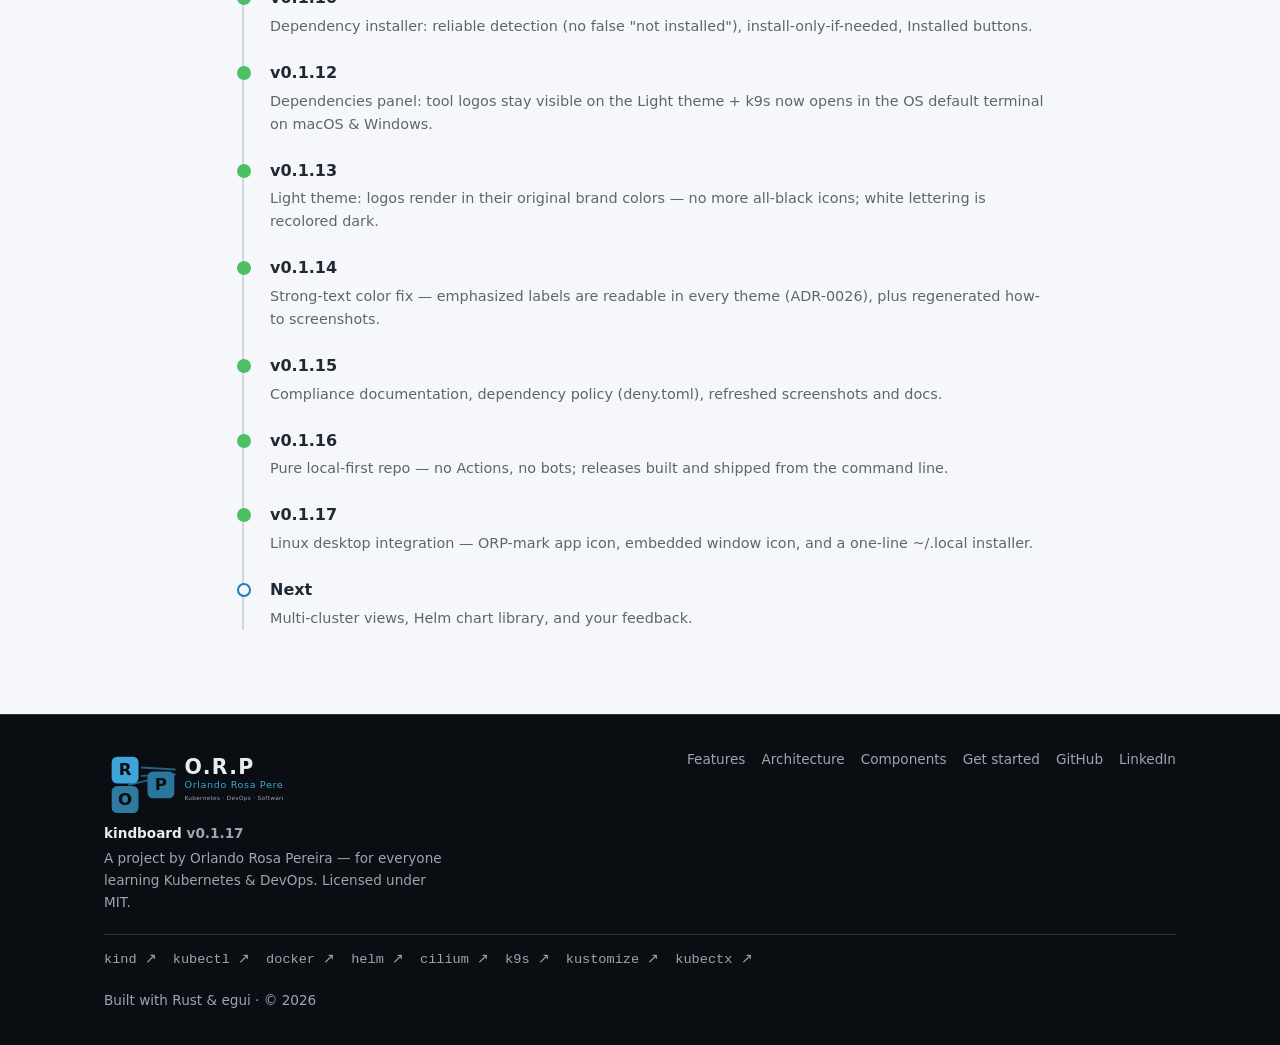
==== commit 8f3d5b76: "docs(site): bump site to v0.1.17 — desktop integration entry, fix 15/16 timeline order" ====
--- a/web/index.html
+++ b/web/index.html
@@ -36,7 +36,7 @@
         <strong>O.R.P</strong>
         <small>Orlando Rosa Pereira</small>
       </span>
-      <span class="brand-version">kindboard v0.1.16</span>
+      <span class="brand-version">kindboard v0.1.17</span>
     </a>
     <button class="nav-toggle" id="nav-toggle" aria-expanded="false" aria-controls="site-nav" aria-label="Toggle navigation">
       <span></span><span></span><span></span>
@@ -73,15 +73,15 @@
         you can read. Built as study work for everyone learning Kubernetes and DevOps.
       </p>
       <div class="hero-actions">
-        <a id="download-btn" class="btn btn-accent" rel="noopener" href="https://github.com/Orpere/kindboard/releases/latest">Download v0.1.16</a>
+        <a id="download-btn" class="btn btn-accent" rel="noopener" href="https://github.com/Orpere/kindboard/releases/latest">Download v0.1.17</a>
         <a id="download-btn-alt" class="btn btn-ghost" rel="noopener" hidden>macOS Intel</a>
         <a class="btn btn-ghost" href="#start">Get started</a>
         <a class="btn btn-ghost" href="#screenshots">See it in action</a>
         <ul class="platform-chips" role="list" aria-label="Download by platform">
-          <li><a rel="noopener" href="https://github.com/Orpere/kindboard/releases/download/v0.1.16/kindboard-linux-x86_64.tar.gz">Linux x86_64</a></li>
-          <li><a rel="noopener" href="https://github.com/Orpere/kindboard/releases/download/v0.1.16/kindboard-darwin-arm64.tar.gz">macOS Apple Silicon</a></li>
-          <li><a rel="noopener" href="https://github.com/Orpere/kindboard/releases/download/v0.1.16/kindboard-darwin-x86_64.tar.gz">macOS Intel</a></li>
-          <li><a rel="noopener" href="https://github.com/Orpere/kindboard/releases/download/v0.1.16/kindboard-windows-x86_64.zip">Windows x64</a></li>
+          <li><a rel="noopener" href="https://github.com/Orpere/kindboard/releases/download/v0.1.17/kindboard-linux-x86_64.tar.gz">Linux x86_64</a></li>
+          <li><a rel="noopener" href="https://github.com/Orpere/kindboard/releases/download/v0.1.17/kindboard-darwin-arm64.tar.gz">macOS Apple Silicon</a></li>
+          <li><a rel="noopener" href="https://github.com/Orpere/kindboard/releases/download/v0.1.17/kindboard-darwin-x86_64.tar.gz">macOS Intel</a></li>
+          <li><a rel="noopener" href="https://github.com/Orpere/kindboard/releases/download/v0.1.17/kindboard-windows-x86_64.zip">Windows x64</a></li>
         </ul>
       </div>
       <ul class="hero-stats" role="list">
@@ -374,11 +374,11 @@
     <div class="wrap narrow">
       <h2>Get started</h2>
       <p class="section-sub">You need Linux, macOS or Windows and a working Docker daemon. kindboard detects the rest. Download the
-        <a href="https://github.com/Orpere/kindboard/releases/download/v0.1.16/kindboard-linux-x86_64.tar.gz">v0.1.16 tarball (Linux x86_64)</a>,
-        <a href="https://github.com/Orpere/kindboard/releases/download/v0.1.16/kindboard-darwin-arm64.tar.gz">v0.1.16 tarball (macOS Apple Silicon)</a>,
-        <a href="https://github.com/Orpere/kindboard/releases/download/v0.1.16/kindboard-darwin-x86_64.tar.gz">v0.1.16 tarball (macOS Intel)</a> or
-        <a href="https://github.com/Orpere/kindboard/releases/download/v0.1.16/kindboard-windows-x86_64.zip">v0.1.16 zip (Windows x64)</a>,
-        verify against the <a href="https://github.com/Orpere/kindboard/releases/download/v0.1.16/SHA256SUMS">SHA256SUMS</a>,
+        <a href="https://github.com/Orpere/kindboard/releases/download/v0.1.17/kindboard-linux-x86_64.tar.gz">v0.1.17 tarball (Linux x86_64)</a>,
+        <a href="https://github.com/Orpere/kindboard/releases/download/v0.1.17/kindboard-darwin-arm64.tar.gz">v0.1.17 tarball (macOS Apple Silicon)</a>,
+        <a href="https://github.com/Orpere/kindboard/releases/download/v0.1.17/kindboard-darwin-x86_64.tar.gz">v0.1.17 tarball (macOS Intel)</a> or
+        <a href="https://github.com/Orpere/kindboard/releases/download/v0.1.17/kindboard-windows-x86_64.zip">v0.1.17 zip (Windows x64)</a>,
+        verify against the <a href="https://github.com/Orpere/kindboard/releases/download/v0.1.17/SHA256SUMS">SHA256SUMS</a>,
         or build from source. Building on macOS (<code>make run</code>, or <code>make mac-app</code> for a double-clickable app) runs with no Gatekeeper prompts at all; or <code>make mac-run</code> to fetch the prebuilt signed binary — no Xcode tools, no Gatekeeper prompt, no Apple account. On Windows, <code>scripts\install-windows.ps1 -Run</code> installs without admin and launches with no SmartScreen prompt. The right-click <em>Open</em> step applies only to downloaded release binaries — on first launch, if Gatekeeper warns, right-click the binary and choose <em>Open</em>.</p>
       <div class="code-block">
         <div class="code-head"><span>shell</span></div>
@@ -419,8 +419,9 @@
         <div class="tl-item"><span class="tl-dot done"></span><div><h3>v0.1.12</h3><p>Dependencies panel: tool logos stay visible on the Light theme + k9s now opens in the OS default terminal on macOS &amp; Windows.</p></div></div>
         <div class="tl-item"><span class="tl-dot done"></span><div><h3>v0.1.13</h3><p>Light theme: logos render in their original brand colors — no more all-black icons; white lettering is recolored dark.</p></div></div>
         <div class="tl-item"><span class="tl-dot done"></span><div><h3>v0.1.14</h3><p>Strong-text color fix — emphasized labels are readable in every theme (ADR-0026), plus regenerated how-to screenshots.</p></div></div>
+        <div class="tl-item"><span class="tl-dot done"></span><div><h3>v0.1.15</h3><p>Compliance documentation, dependency policy (deny.toml), refreshed screenshots and docs.</p></div></div>
         <div class="tl-item"><span class="tl-dot done"></span><div><h3>v0.1.16</h3><p>Pure local-first repo — no Actions, no bots; releases built and shipped from the command line.</p></div></div>
-        <div class="tl-item"><span class="tl-dot done"></span><div><h3>v0.1.15</h3><p>Compliance documentation, dependency policy (deny.toml), refreshed screenshots and docs.</p></div></div>
+        <div class="tl-item"><span class="tl-dot done"></span><div><h3>v0.1.17</h3><p>Linux desktop integration — ORP-mark app icon, embedded window icon, and a one-line ~/.local installer.</p></div></div>
         <div class="tl-item"><span class="tl-dot next"></span><div><h3>Next</h3><p>Multi-cluster views, Helm chart library, and your feedback.</p></div></div>
       </div>
     </div>
@@ -432,7 +433,7 @@
   <div class="wrap footer-inner">
     <div class="footer-brand-box">
       <img class="footer-logo" src="assets/img/logo-orp.svg" alt="O.R.P logo — Orlando Rosa Pereira" />
-      <p class="footer-brand">kindboard <span class="muted">v0.1.16</span></p>
+      <p class="footer-brand">kindboard <span class="muted">v0.1.17</span></p>
       <p class="muted">A project by Orlando Rosa Pereira — for everyone learning Kubernetes &amp; DevOps. Licensed under MIT.</p>
     </div>
     <nav aria-label="Footer navigation">
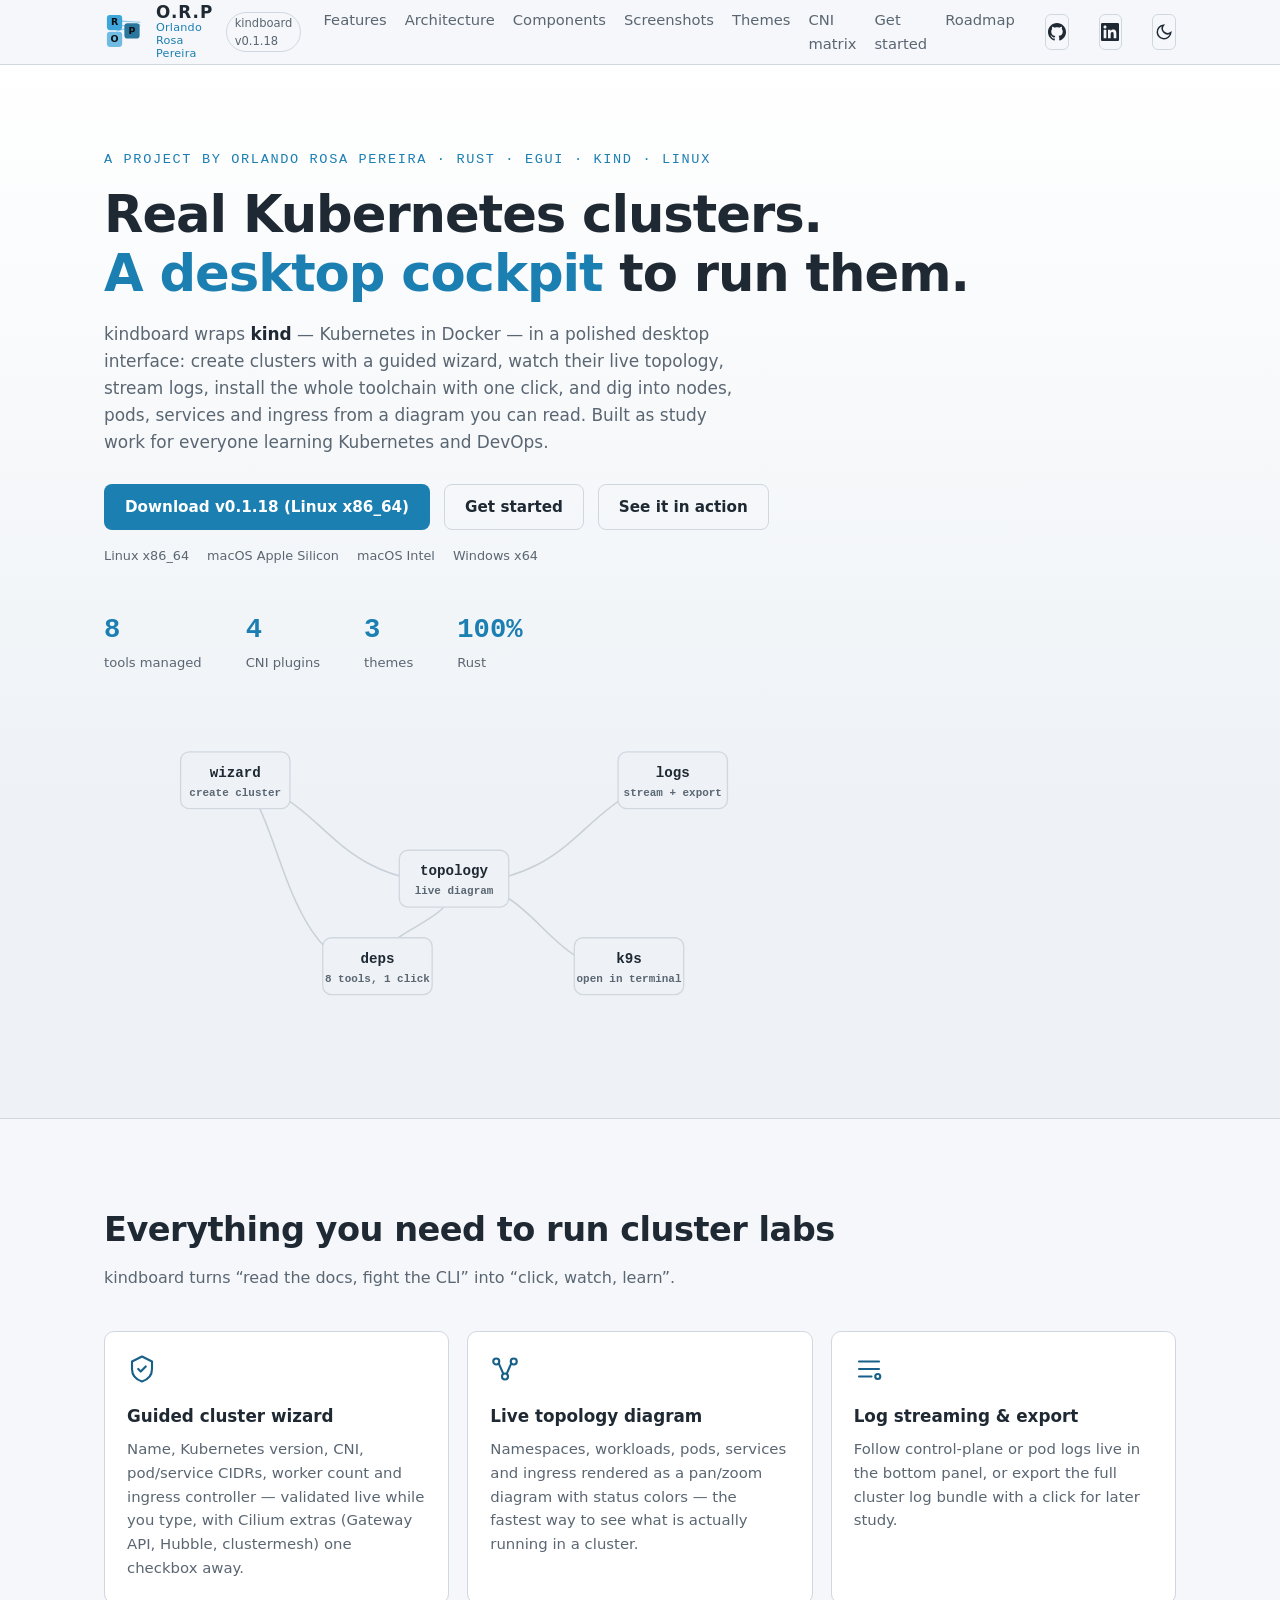
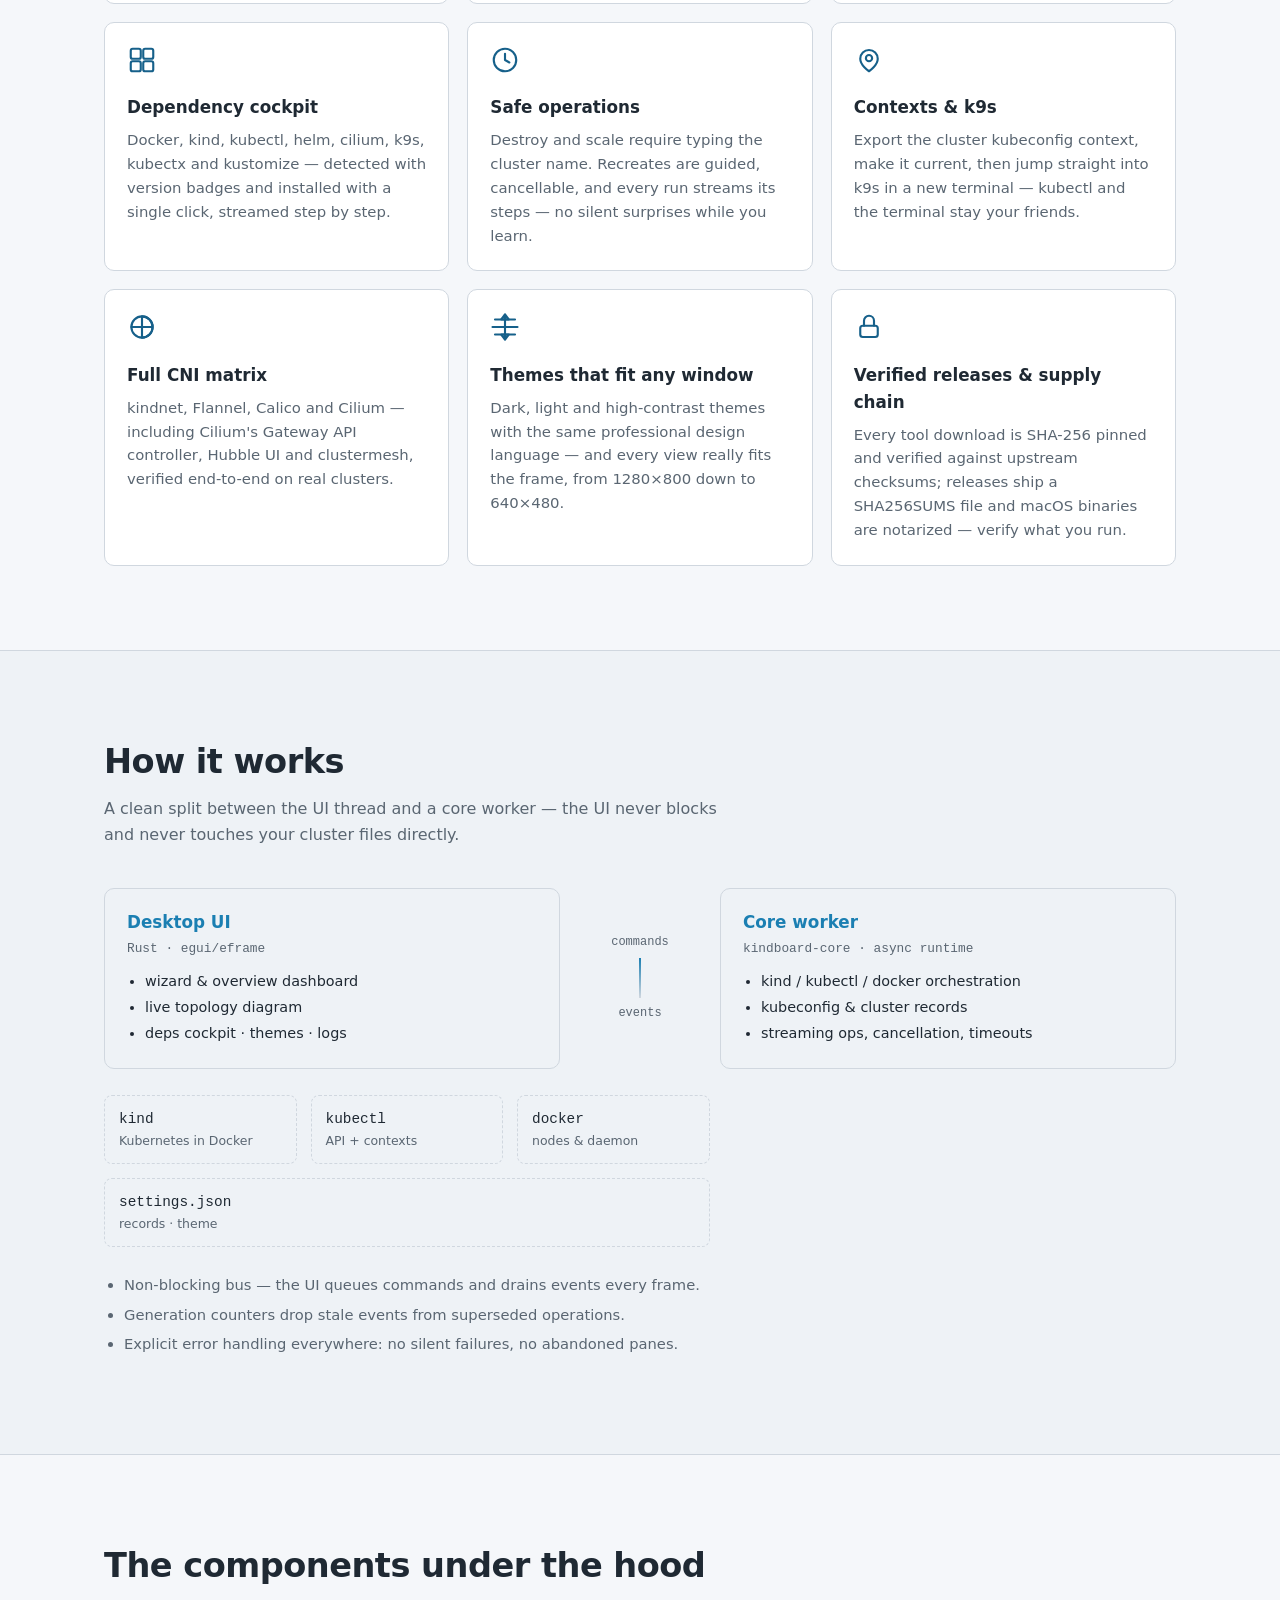
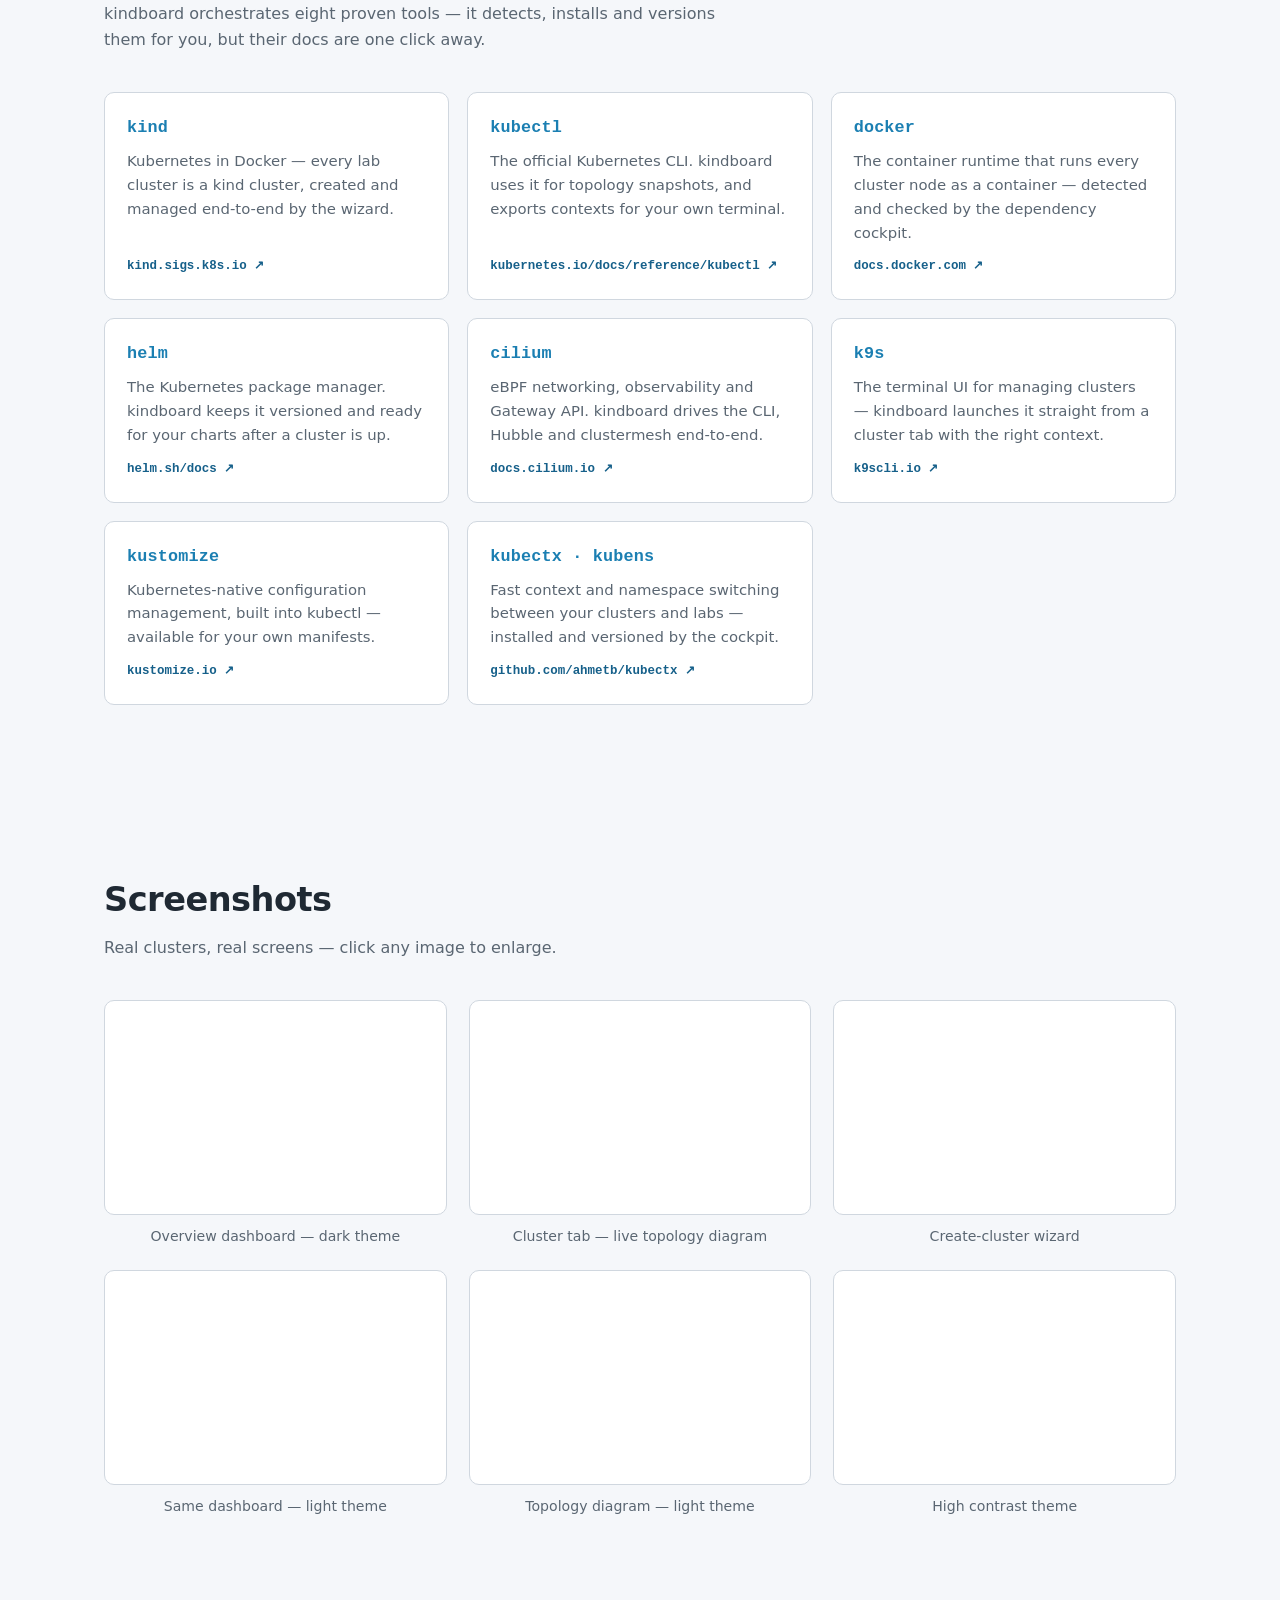
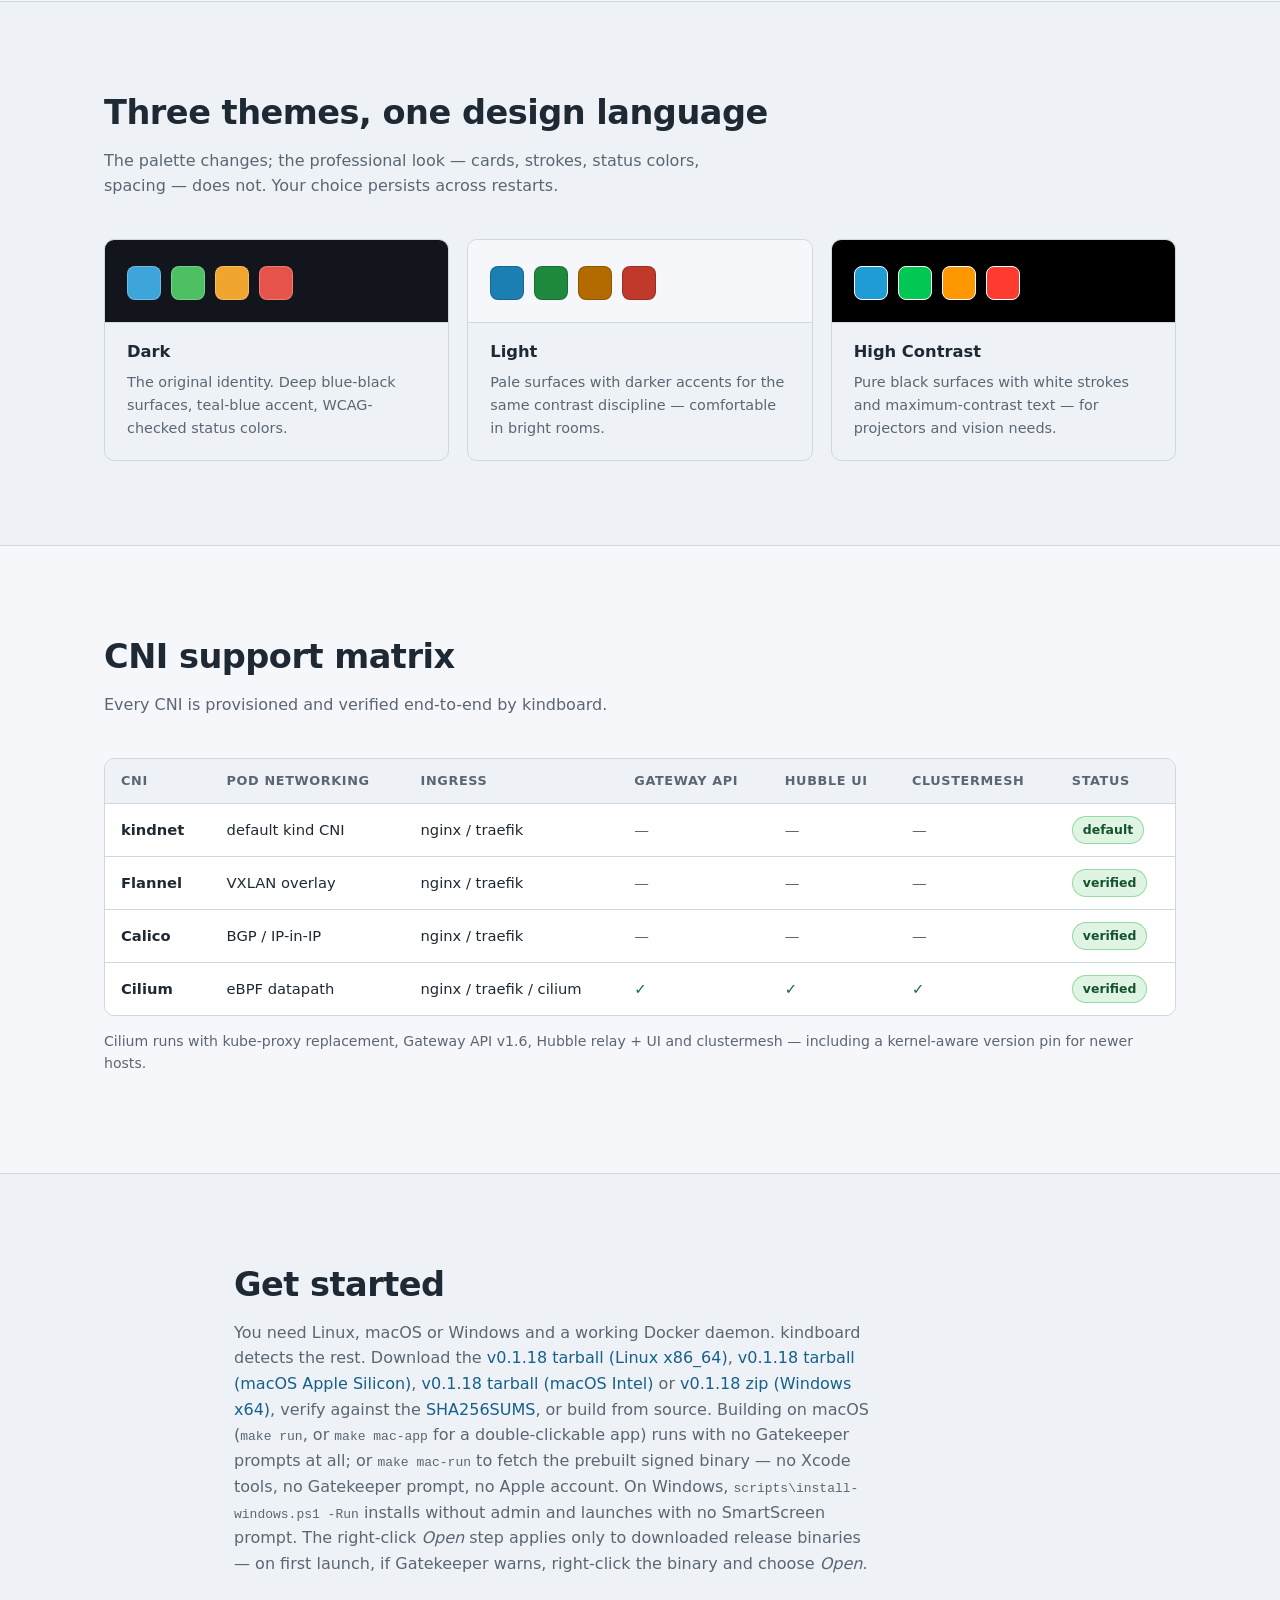
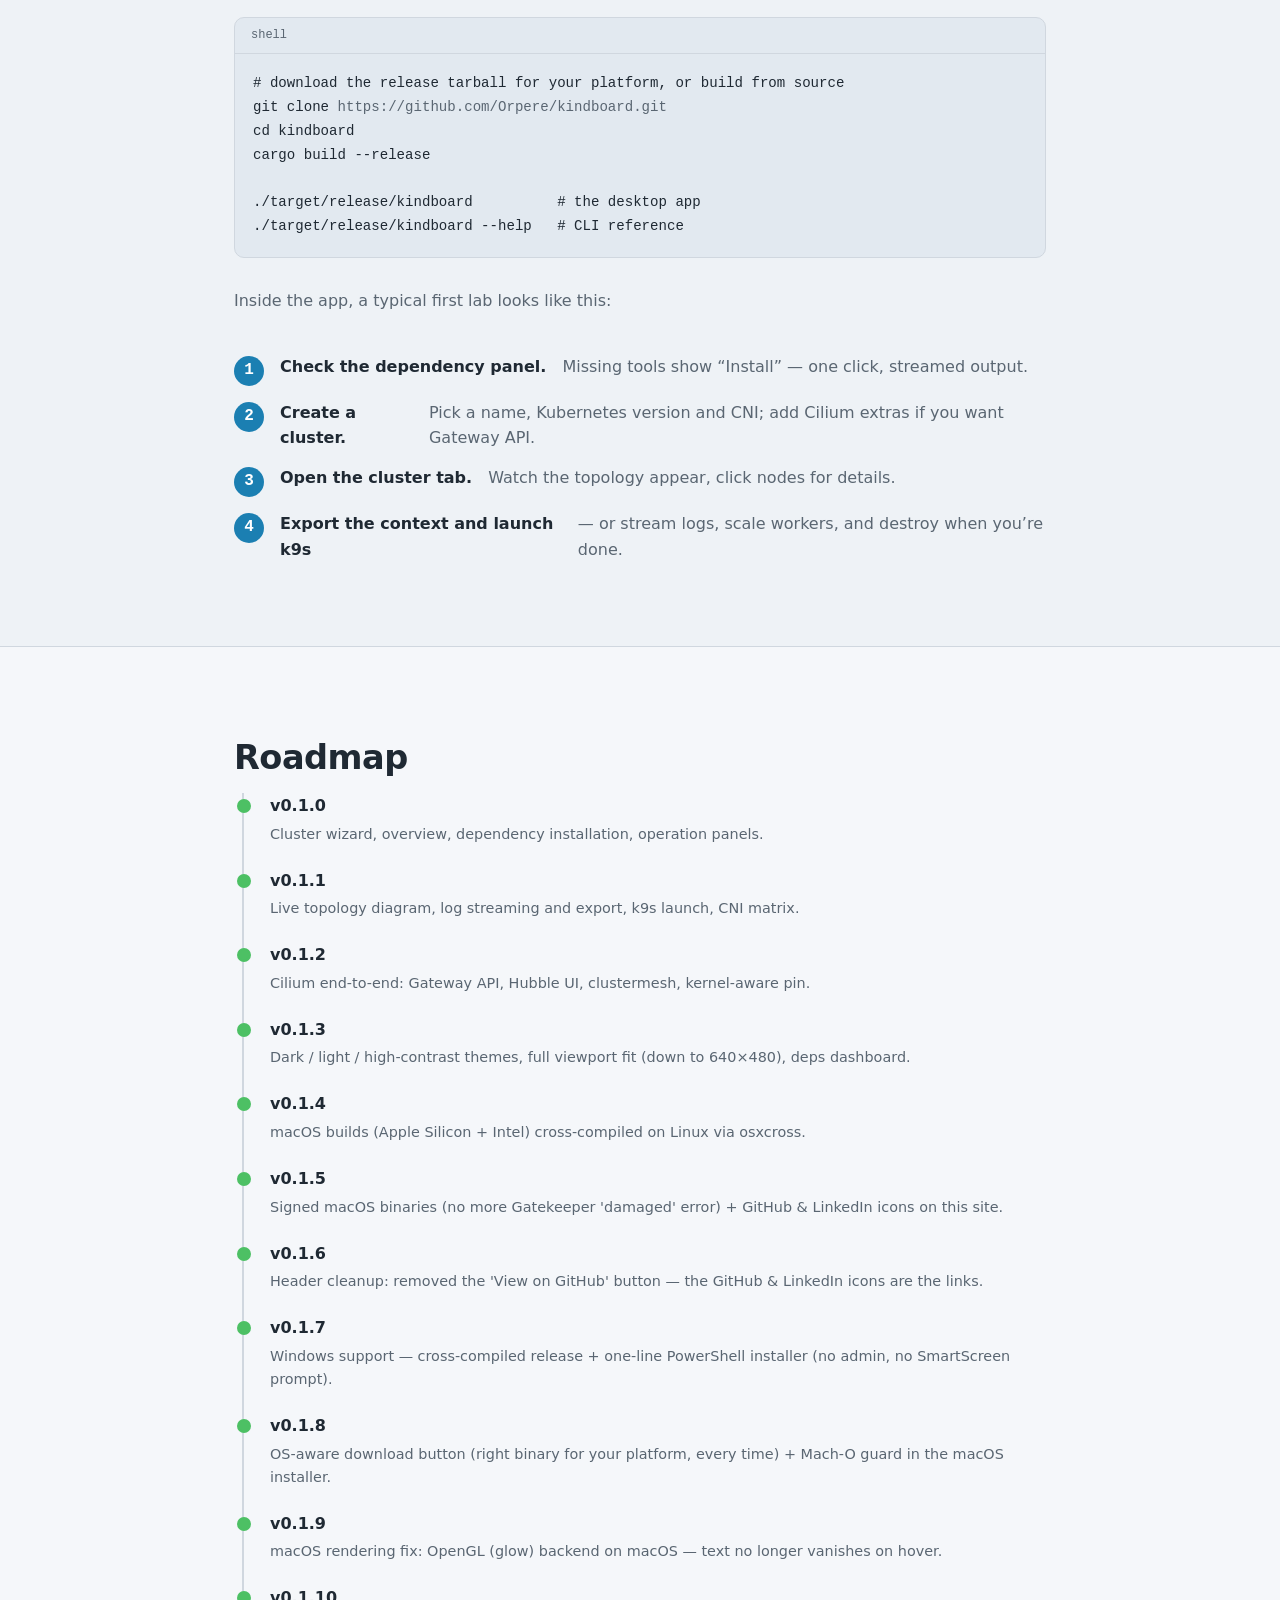
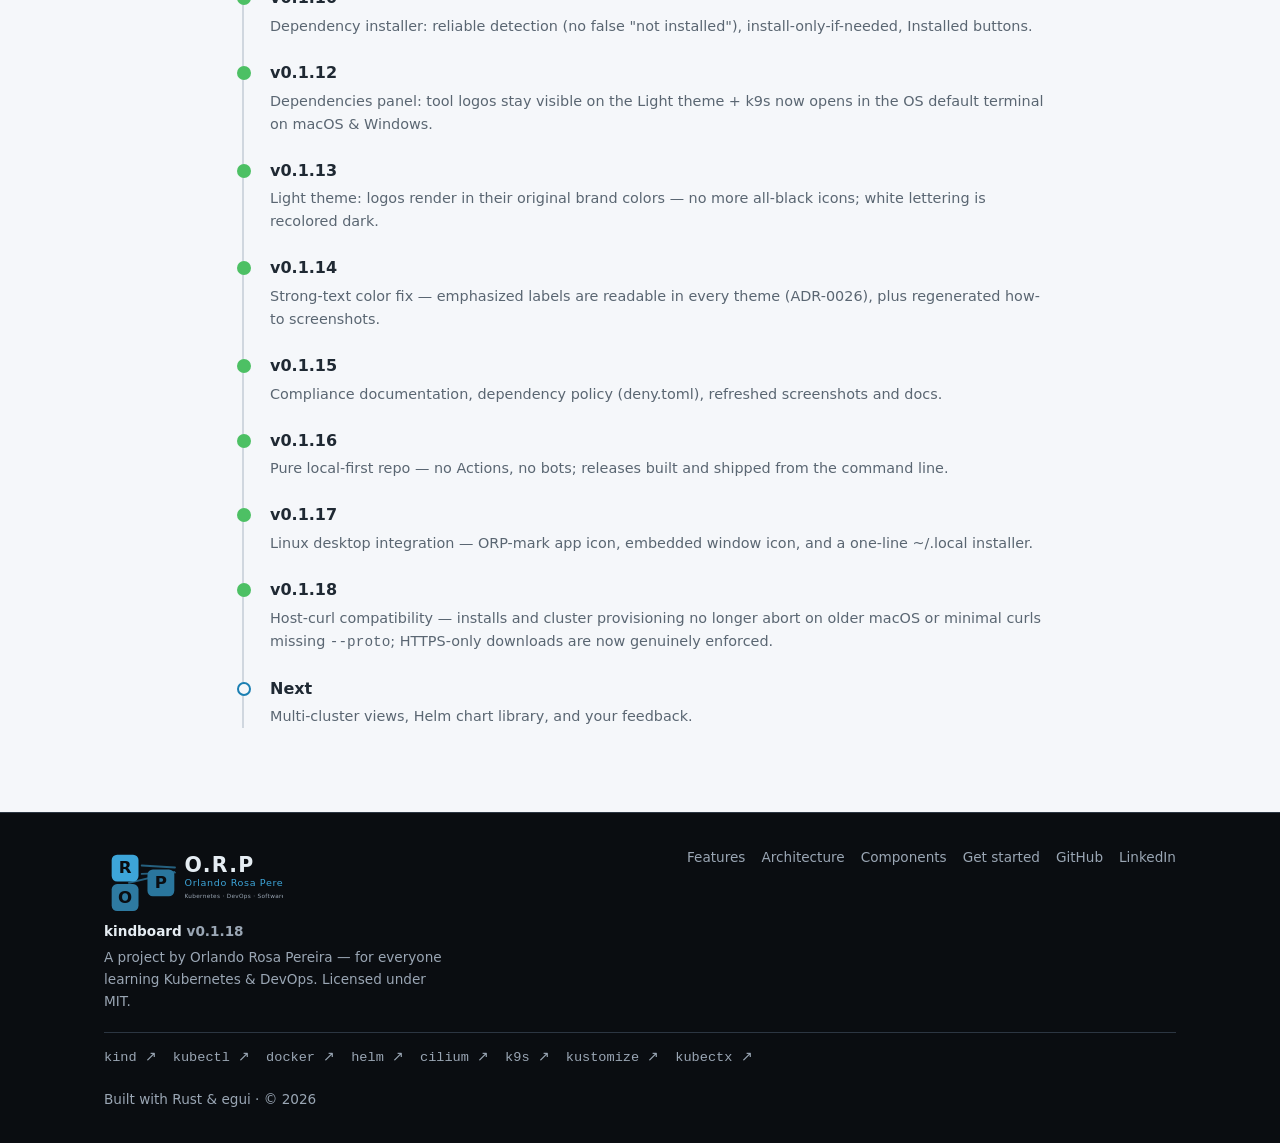
==== commit fa3ba852: "docs(site): bump site to v0.1.18 — curl --proto fix entry 13 index.html version refs + download.js V" ====
--- a/web/index.html
+++ b/web/index.html
@@ -36,7 +36,7 @@
         <strong>O.R.P</strong>
         <small>Orlando Rosa Pereira</small>
       </span>
-      <span class="brand-version">kindboard v0.1.17</span>
+      <span class="brand-version">kindboard v0.1.18</span>
     </a>
     <button class="nav-toggle" id="nav-toggle" aria-expanded="false" aria-controls="site-nav" aria-label="Toggle navigation">
       <span></span><span></span><span></span>
@@ -73,15 +73,15 @@
         you can read. Built as study work for everyone learning Kubernetes and DevOps.
       </p>
       <div class="hero-actions">
-        <a id="download-btn" class="btn btn-accent" rel="noopener" href="https://github.com/Orpere/kindboard/releases/latest">Download v0.1.17</a>
+        <a id="download-btn" class="btn btn-accent" rel="noopener" href="https://github.com/Orpere/kindboard/releases/latest">Download v0.1.18</a>
         <a id="download-btn-alt" class="btn btn-ghost" rel="noopener" hidden>macOS Intel</a>
         <a class="btn btn-ghost" href="#start">Get started</a>
         <a class="btn btn-ghost" href="#screenshots">See it in action</a>
         <ul class="platform-chips" role="list" aria-label="Download by platform">
-          <li><a rel="noopener" href="https://github.com/Orpere/kindboard/releases/download/v0.1.17/kindboard-linux-x86_64.tar.gz">Linux x86_64</a></li>
-          <li><a rel="noopener" href="https://github.com/Orpere/kindboard/releases/download/v0.1.17/kindboard-darwin-arm64.tar.gz">macOS Apple Silicon</a></li>
-          <li><a rel="noopener" href="https://github.com/Orpere/kindboard/releases/download/v0.1.17/kindboard-darwin-x86_64.tar.gz">macOS Intel</a></li>
-          <li><a rel="noopener" href="https://github.com/Orpere/kindboard/releases/download/v0.1.17/kindboard-windows-x86_64.zip">Windows x64</a></li>
+          <li><a rel="noopener" href="https://github.com/Orpere/kindboard/releases/download/v0.1.18/kindboard-linux-x86_64.tar.gz">Linux x86_64</a></li>
+          <li><a rel="noopener" href="https://github.com/Orpere/kindboard/releases/download/v0.1.18/kindboard-darwin-arm64.tar.gz">macOS Apple Silicon</a></li>
+          <li><a rel="noopener" href="https://github.com/Orpere/kindboard/releases/download/v0.1.18/kindboard-darwin-x86_64.tar.gz">macOS Intel</a></li>
+          <li><a rel="noopener" href="https://github.com/Orpere/kindboard/releases/download/v0.1.18/kindboard-windows-x86_64.zip">Windows x64</a></li>
         </ul>
       </div>
       <ul class="hero-stats" role="list">
@@ -374,11 +374,11 @@
     <div class="wrap narrow">
       <h2>Get started</h2>
       <p class="section-sub">You need Linux, macOS or Windows and a working Docker daemon. kindboard detects the rest. Download the
-        <a href="https://github.com/Orpere/kindboard/releases/download/v0.1.17/kindboard-linux-x86_64.tar.gz">v0.1.17 tarball (Linux x86_64)</a>,
-        <a href="https://github.com/Orpere/kindboard/releases/download/v0.1.17/kindboard-darwin-arm64.tar.gz">v0.1.17 tarball (macOS Apple Silicon)</a>,
-        <a href="https://github.com/Orpere/kindboard/releases/download/v0.1.17/kindboard-darwin-x86_64.tar.gz">v0.1.17 tarball (macOS Intel)</a> or
-        <a href="https://github.com/Orpere/kindboard/releases/download/v0.1.17/kindboard-windows-x86_64.zip">v0.1.17 zip (Windows x64)</a>,
-        verify against the <a href="https://github.com/Orpere/kindboard/releases/download/v0.1.17/SHA256SUMS">SHA256SUMS</a>,
+        <a href="https://github.com/Orpere/kindboard/releases/download/v0.1.18/kindboard-linux-x86_64.tar.gz">v0.1.18 tarball (Linux x86_64)</a>,
+        <a href="https://github.com/Orpere/kindboard/releases/download/v0.1.18/kindboard-darwin-arm64.tar.gz">v0.1.18 tarball (macOS Apple Silicon)</a>,
+        <a href="https://github.com/Orpere/kindboard/releases/download/v0.1.18/kindboard-darwin-x86_64.tar.gz">v0.1.18 tarball (macOS Intel)</a> or
+        <a href="https://github.com/Orpere/kindboard/releases/download/v0.1.18/kindboard-windows-x86_64.zip">v0.1.18 zip (Windows x64)</a>,
+        verify against the <a href="https://github.com/Orpere/kindboard/releases/download/v0.1.18/SHA256SUMS">SHA256SUMS</a>,
         or build from source. Building on macOS (<code>make run</code>, or <code>make mac-app</code> for a double-clickable app) runs with no Gatekeeper prompts at all; or <code>make mac-run</code> to fetch the prebuilt signed binary — no Xcode tools, no Gatekeeper prompt, no Apple account. On Windows, <code>scripts\install-windows.ps1 -Run</code> installs without admin and launches with no SmartScreen prompt. The right-click <em>Open</em> step applies only to downloaded release binaries — on first launch, if Gatekeeper warns, right-click the binary and choose <em>Open</em>.</p>
       <div class="code-block">
         <div class="code-head"><span>shell</span></div>
@@ -422,6 +422,7 @@
         <div class="tl-item"><span class="tl-dot done"></span><div><h3>v0.1.15</h3><p>Compliance documentation, dependency policy (deny.toml), refreshed screenshots and docs.</p></div></div>
         <div class="tl-item"><span class="tl-dot done"></span><div><h3>v0.1.16</h3><p>Pure local-first repo — no Actions, no bots; releases built and shipped from the command line.</p></div></div>
         <div class="tl-item"><span class="tl-dot done"></span><div><h3>v0.1.17</h3><p>Linux desktop integration — ORP-mark app icon, embedded window icon, and a one-line ~/.local installer.</p></div></div>
+        <div class="tl-item"><span class="tl-dot done"></span><div><h3>v0.1.18</h3><p>Host-curl compatibility — installs and cluster provisioning no longer abort on older macOS or minimal curls missing <code>--proto</code>; HTTPS-only downloads are now genuinely enforced.</p></div></div>
         <div class="tl-item"><span class="tl-dot next"></span><div><h3>Next</h3><p>Multi-cluster views, Helm chart library, and your feedback.</p></div></div>
       </div>
     </div>
@@ -433,7 +434,7 @@
   <div class="wrap footer-inner">
     <div class="footer-brand-box">
       <img class="footer-logo" src="assets/img/logo-orp.svg" alt="O.R.P logo — Orlando Rosa Pereira" />
-      <p class="footer-brand">kindboard <span class="muted">v0.1.17</span></p>
+      <p class="footer-brand">kindboard <span class="muted">v0.1.18</span></p>
       <p class="muted">A project by Orlando Rosa Pereira — for everyone learning Kubernetes &amp; DevOps. Licensed under MIT.</p>
     </div>
     <nav aria-label="Footer navigation">
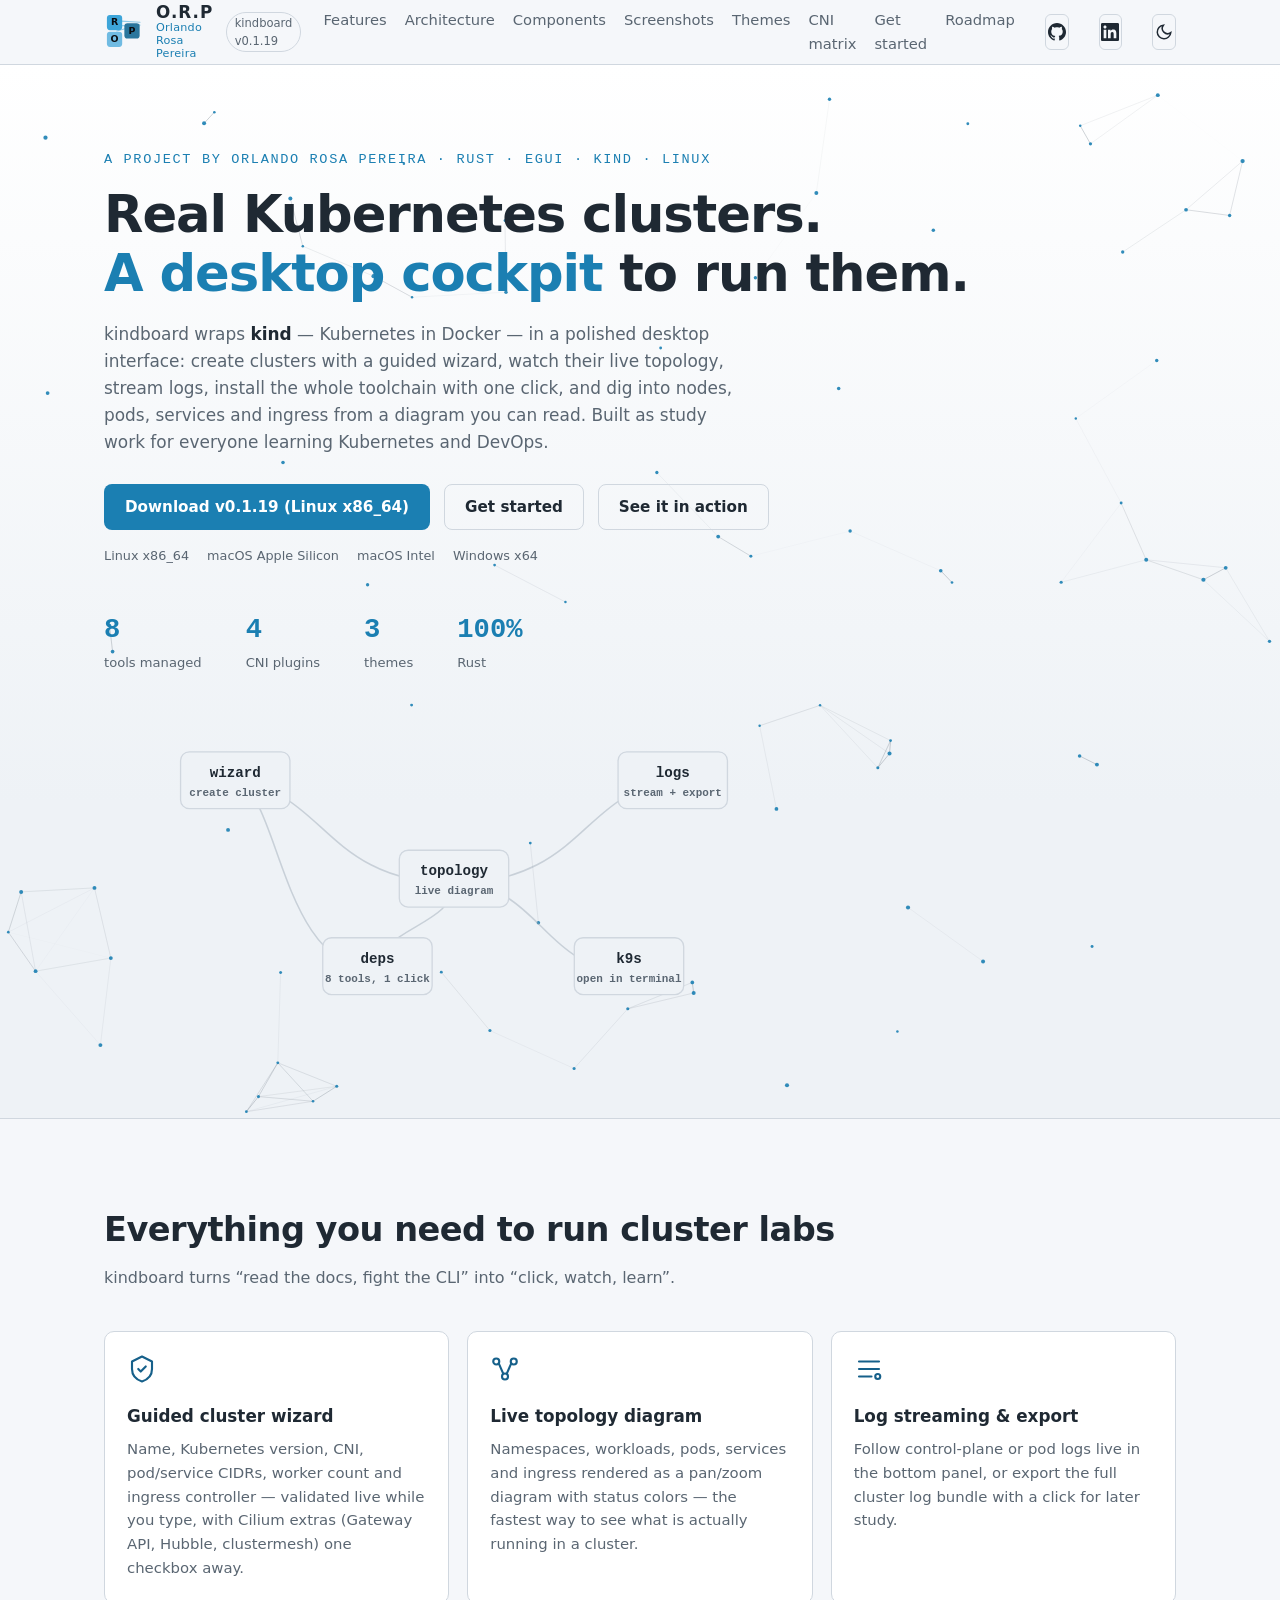
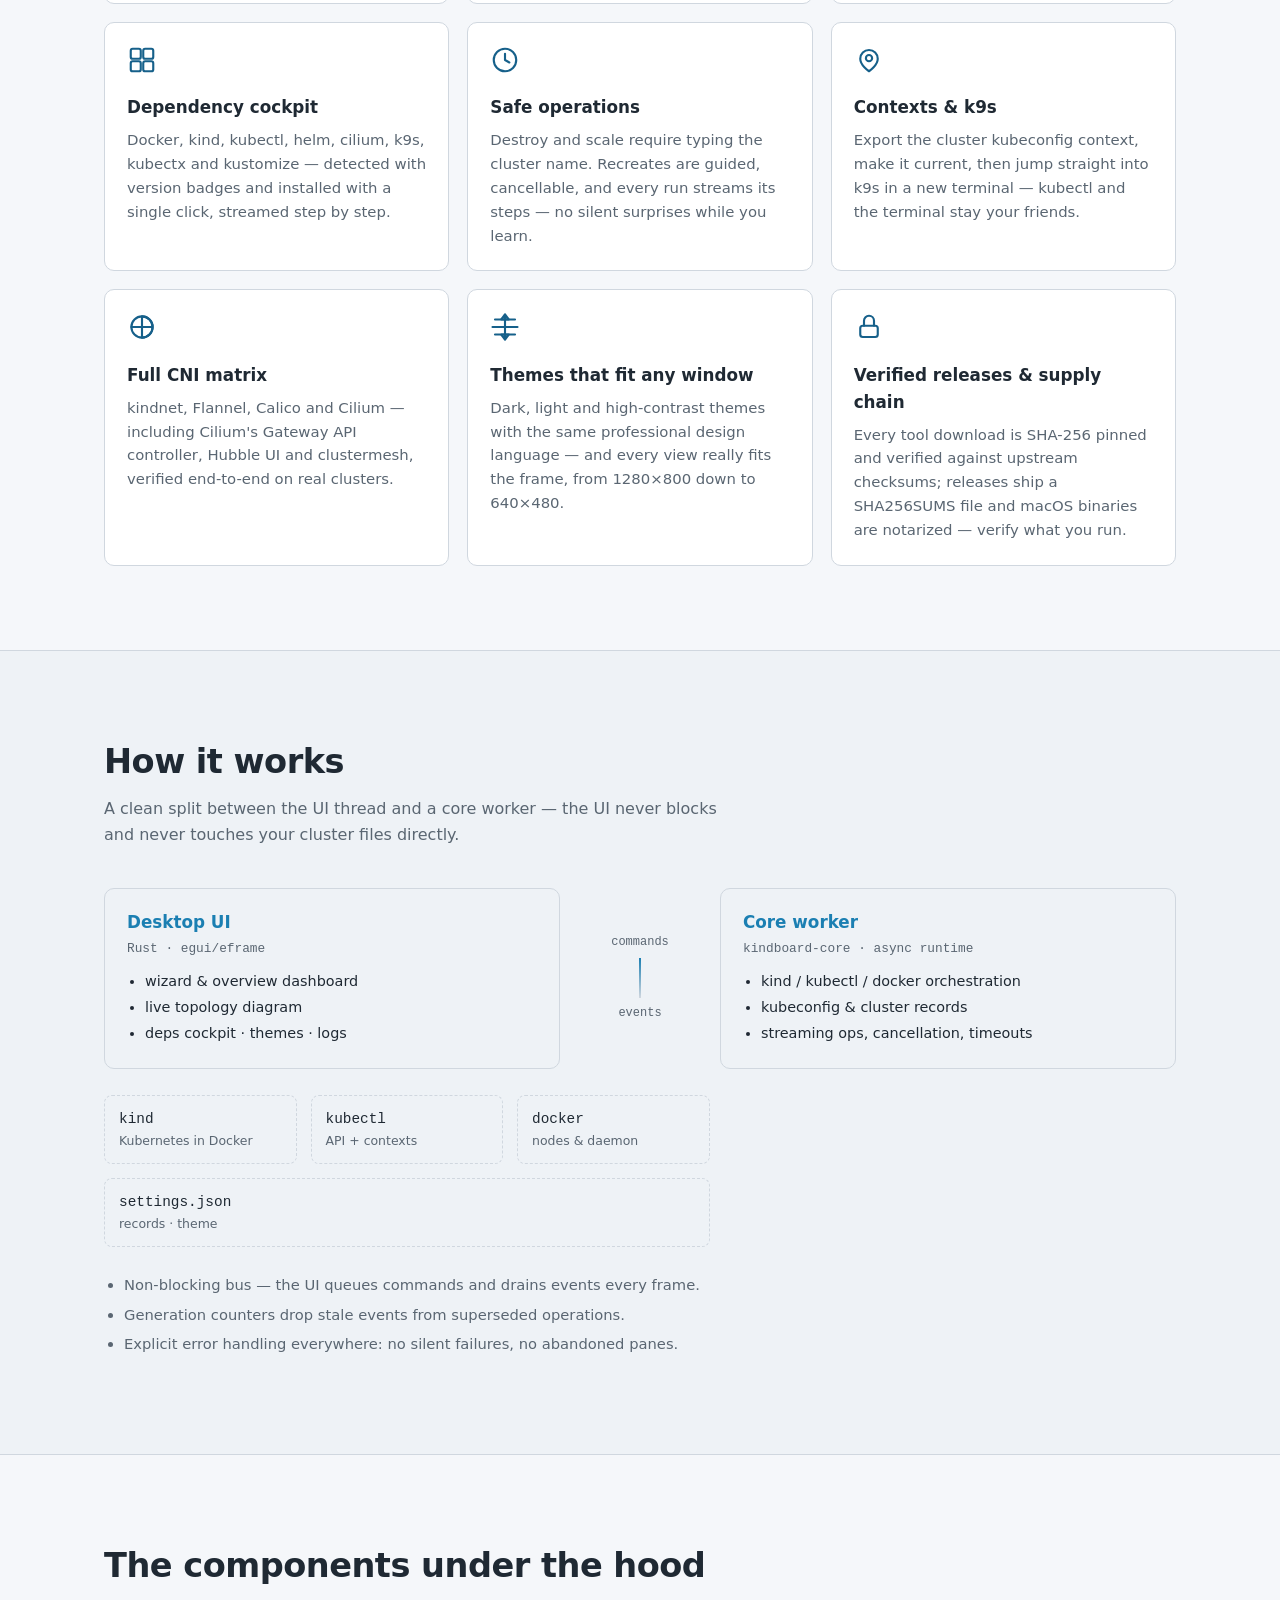
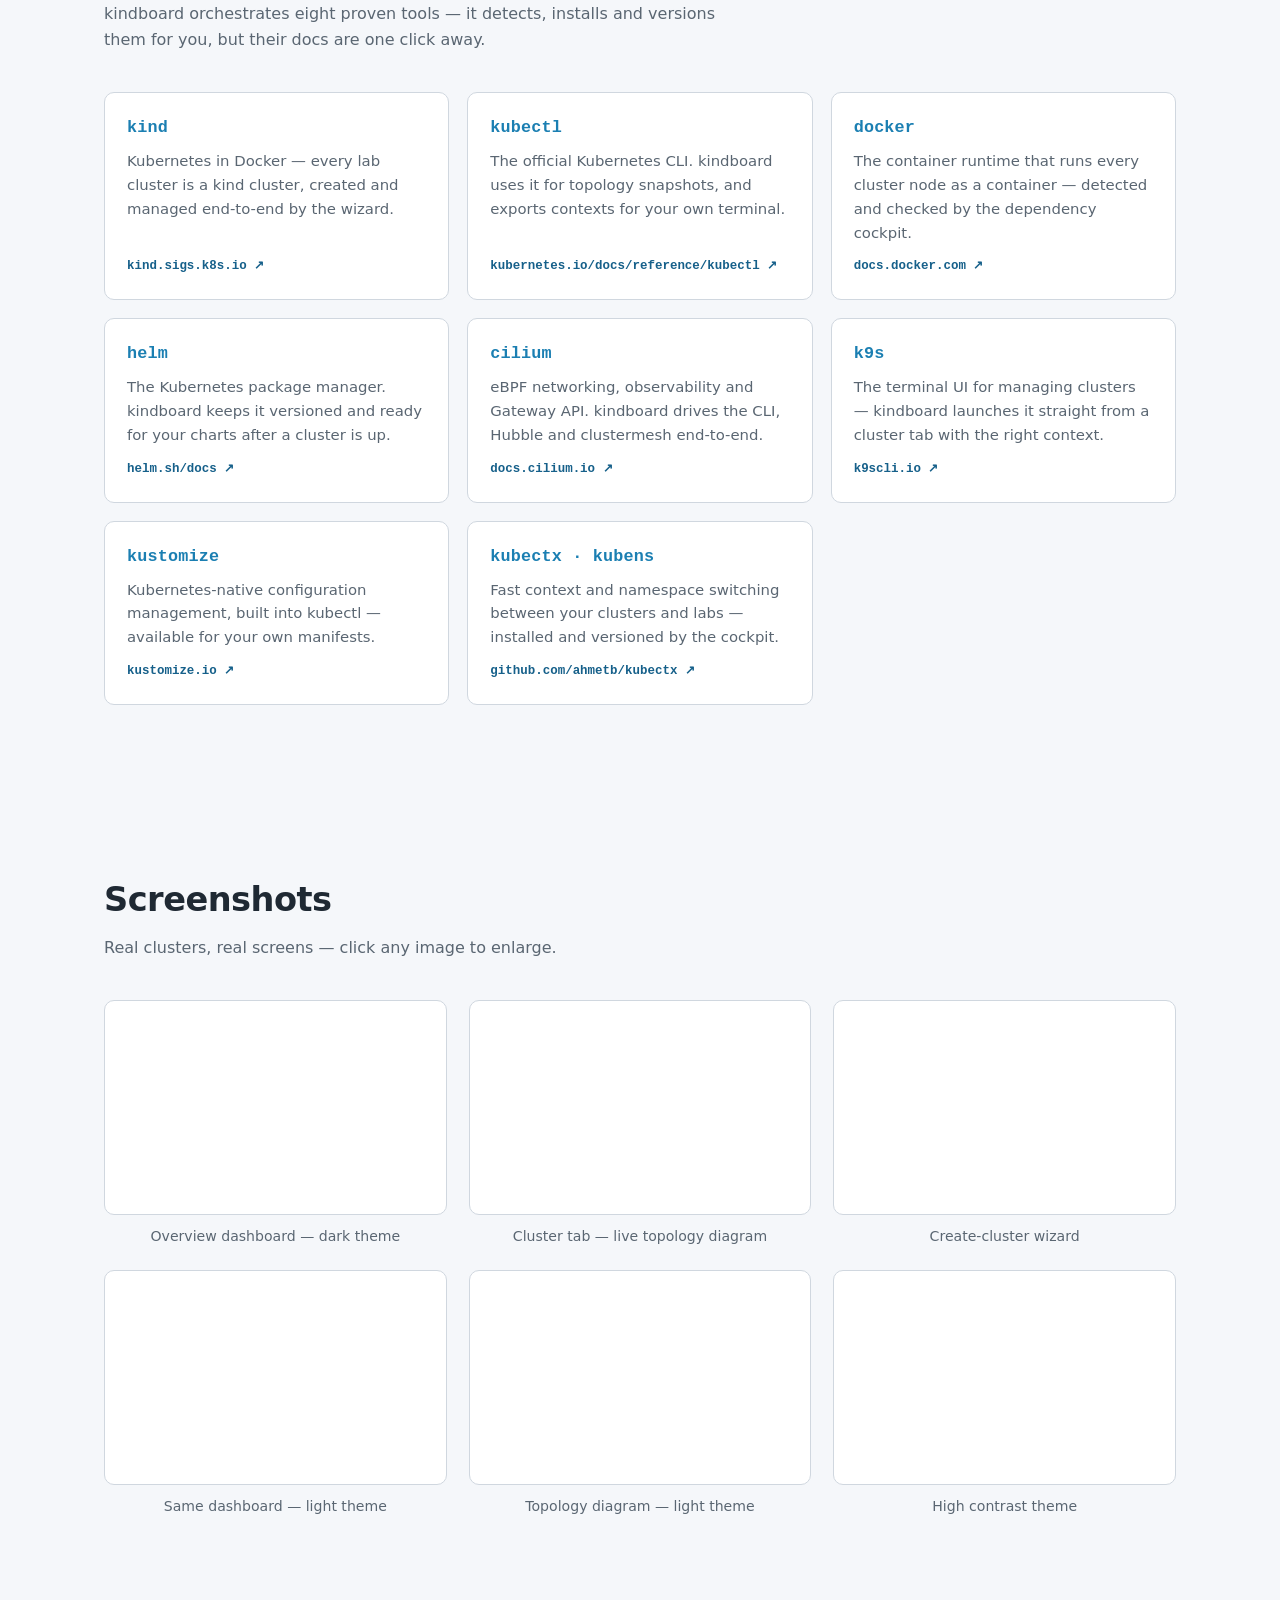
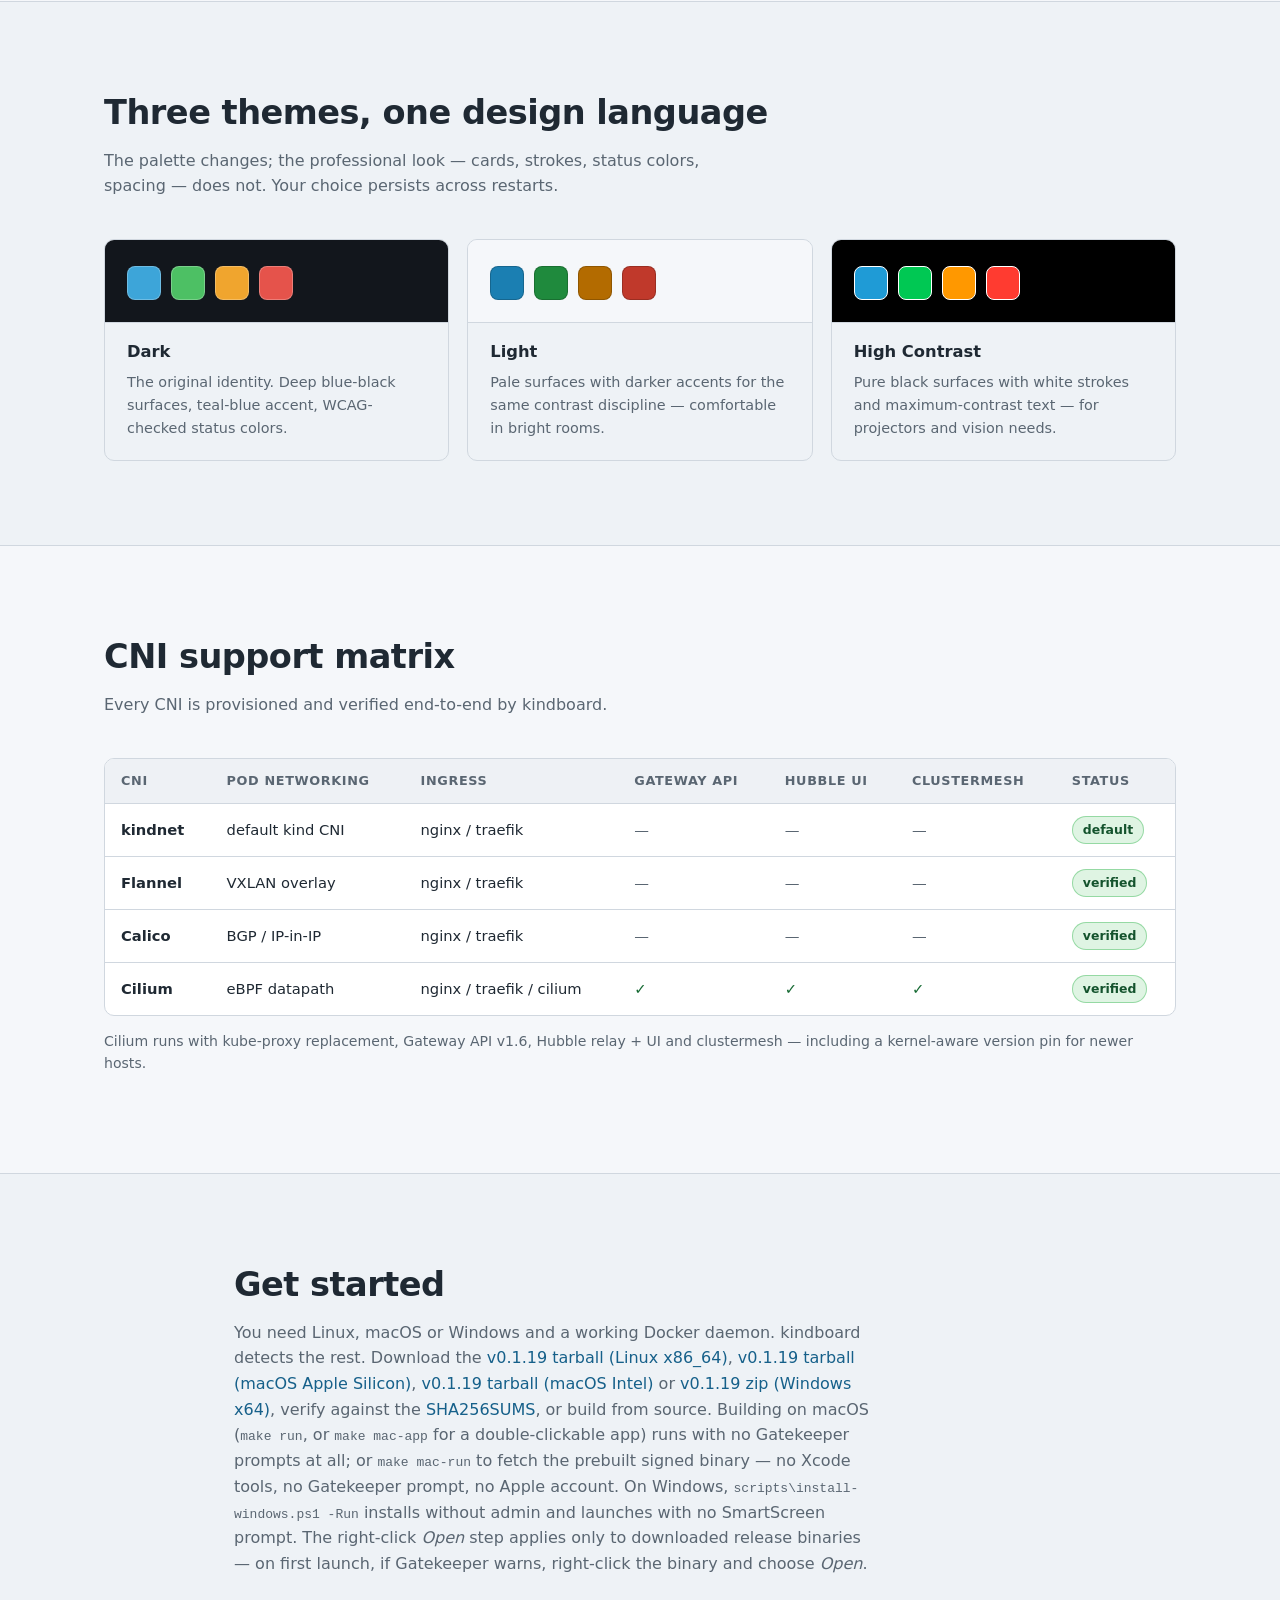
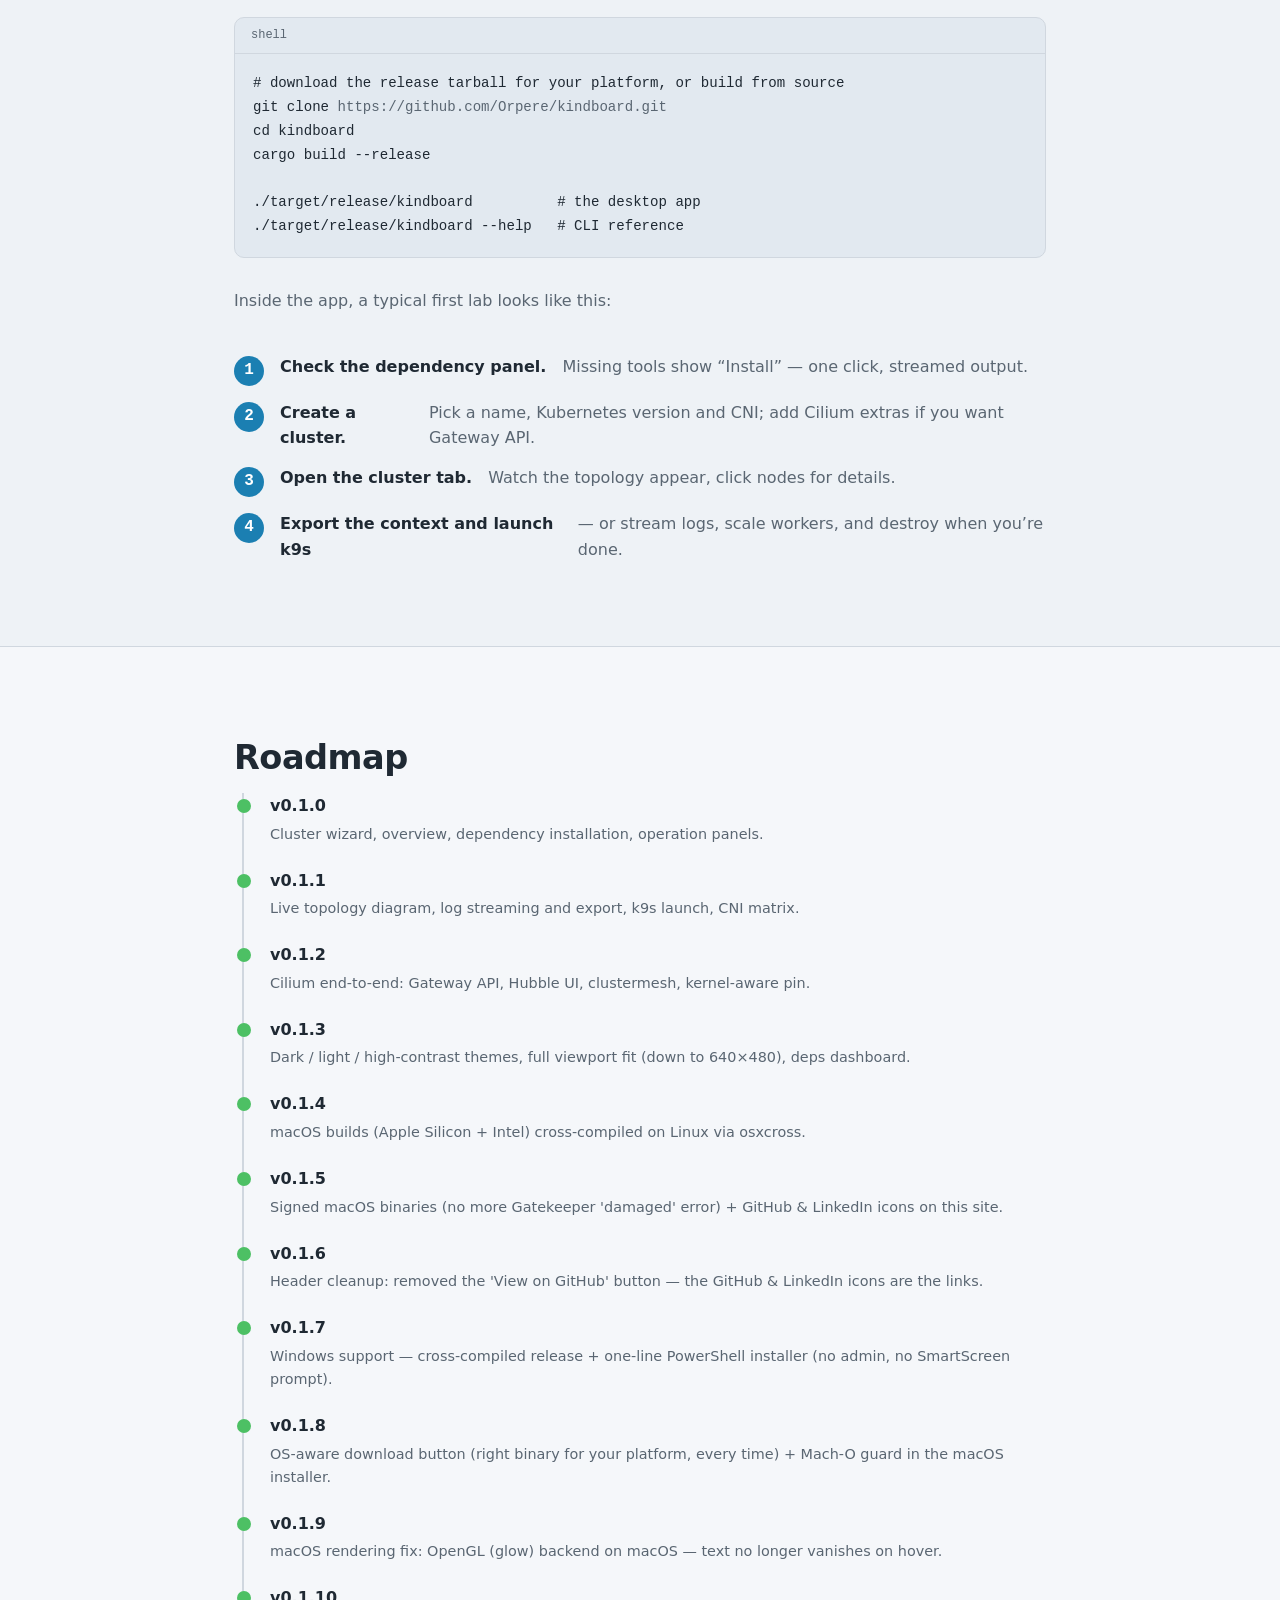
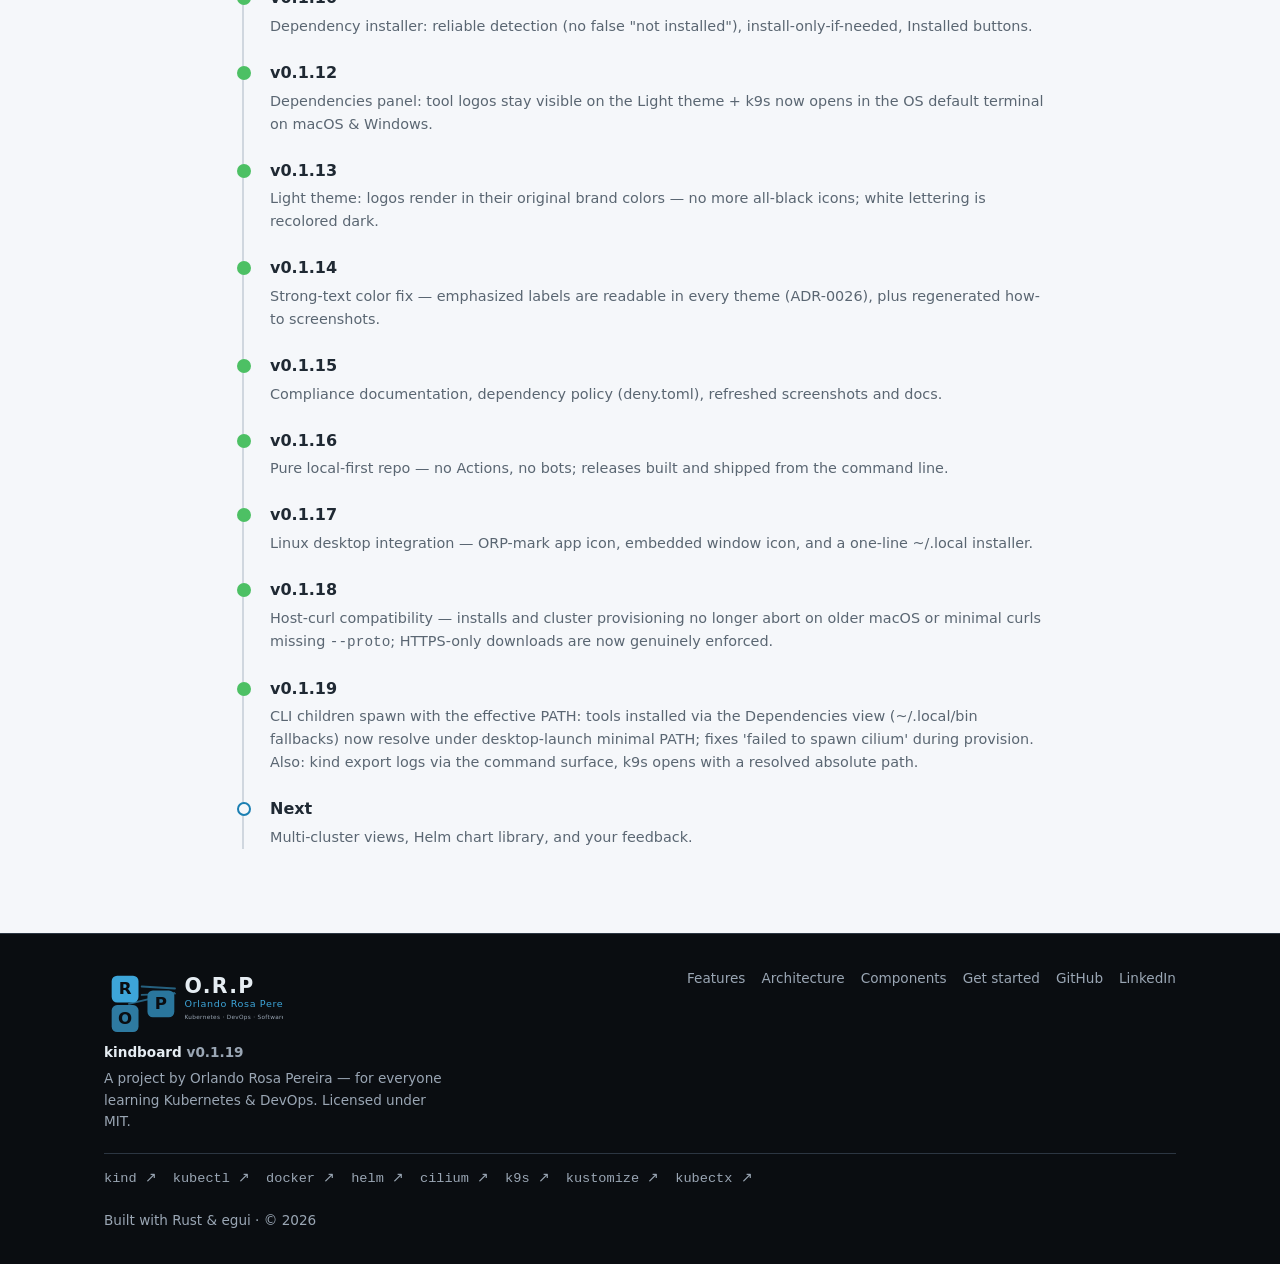
==== commit 7b5162a8: "docs(site): bump site to v0.1.19 — spawn PATH fix entry 13 index.html version refs + download.js VER" ====
--- a/web/index.html
+++ b/web/index.html
@@ -36,7 +36,7 @@
         <strong>O.R.P</strong>
         <small>Orlando Rosa Pereira</small>
       </span>
-      <span class="brand-version">kindboard v0.1.18</span>
+      <span class="brand-version">kindboard v0.1.19</span>
     </a>
     <button class="nav-toggle" id="nav-toggle" aria-expanded="false" aria-controls="site-nav" aria-label="Toggle navigation">
       <span></span><span></span><span></span>
@@ -73,15 +73,15 @@
         you can read. Built as study work for everyone learning Kubernetes and DevOps.
       </p>
       <div class="hero-actions">
-        <a id="download-btn" class="btn btn-accent" rel="noopener" href="https://github.com/Orpere/kindboard/releases/latest">Download v0.1.18</a>
+        <a id="download-btn" class="btn btn-accent" rel="noopener" href="https://github.com/Orpere/kindboard/releases/latest">Download v0.1.19</a>
         <a id="download-btn-alt" class="btn btn-ghost" rel="noopener" hidden>macOS Intel</a>
         <a class="btn btn-ghost" href="#start">Get started</a>
         <a class="btn btn-ghost" href="#screenshots">See it in action</a>
         <ul class="platform-chips" role="list" aria-label="Download by platform">
-          <li><a rel="noopener" href="https://github.com/Orpere/kindboard/releases/download/v0.1.18/kindboard-linux-x86_64.tar.gz">Linux x86_64</a></li>
-          <li><a rel="noopener" href="https://github.com/Orpere/kindboard/releases/download/v0.1.18/kindboard-darwin-arm64.tar.gz">macOS Apple Silicon</a></li>
-          <li><a rel="noopener" href="https://github.com/Orpere/kindboard/releases/download/v0.1.18/kindboard-darwin-x86_64.tar.gz">macOS Intel</a></li>
-          <li><a rel="noopener" href="https://github.com/Orpere/kindboard/releases/download/v0.1.18/kindboard-windows-x86_64.zip">Windows x64</a></li>
+          <li><a rel="noopener" href="https://github.com/Orpere/kindboard/releases/download/v0.1.19/kindboard-linux-x86_64.tar.gz">Linux x86_64</a></li>
+          <li><a rel="noopener" href="https://github.com/Orpere/kindboard/releases/download/v0.1.19/kindboard-darwin-arm64.tar.gz">macOS Apple Silicon</a></li>
+          <li><a rel="noopener" href="https://github.com/Orpere/kindboard/releases/download/v0.1.19/kindboard-darwin-x86_64.tar.gz">macOS Intel</a></li>
+          <li><a rel="noopener" href="https://github.com/Orpere/kindboard/releases/download/v0.1.19/kindboard-windows-x86_64.zip">Windows x64</a></li>
         </ul>
       </div>
       <ul class="hero-stats" role="list">
@@ -374,11 +374,11 @@
     <div class="wrap narrow">
       <h2>Get started</h2>
       <p class="section-sub">You need Linux, macOS or Windows and a working Docker daemon. kindboard detects the rest. Download the
-        <a href="https://github.com/Orpere/kindboard/releases/download/v0.1.18/kindboard-linux-x86_64.tar.gz">v0.1.18 tarball (Linux x86_64)</a>,
-        <a href="https://github.com/Orpere/kindboard/releases/download/v0.1.18/kindboard-darwin-arm64.tar.gz">v0.1.18 tarball (macOS Apple Silicon)</a>,
-        <a href="https://github.com/Orpere/kindboard/releases/download/v0.1.18/kindboard-darwin-x86_64.tar.gz">v0.1.18 tarball (macOS Intel)</a> or
-        <a href="https://github.com/Orpere/kindboard/releases/download/v0.1.18/kindboard-windows-x86_64.zip">v0.1.18 zip (Windows x64)</a>,
-        verify against the <a href="https://github.com/Orpere/kindboard/releases/download/v0.1.18/SHA256SUMS">SHA256SUMS</a>,
+        <a href="https://github.com/Orpere/kindboard/releases/download/v0.1.19/kindboard-linux-x86_64.tar.gz">v0.1.19 tarball (Linux x86_64)</a>,
+        <a href="https://github.com/Orpere/kindboard/releases/download/v0.1.19/kindboard-darwin-arm64.tar.gz">v0.1.19 tarball (macOS Apple Silicon)</a>,
+        <a href="https://github.com/Orpere/kindboard/releases/download/v0.1.19/kindboard-darwin-x86_64.tar.gz">v0.1.19 tarball (macOS Intel)</a> or
+        <a href="https://github.com/Orpere/kindboard/releases/download/v0.1.19/kindboard-windows-x86_64.zip">v0.1.19 zip (Windows x64)</a>,
+        verify against the <a href="https://github.com/Orpere/kindboard/releases/download/v0.1.19/SHA256SUMS">SHA256SUMS</a>,
         or build from source. Building on macOS (<code>make run</code>, or <code>make mac-app</code> for a double-clickable app) runs with no Gatekeeper prompts at all; or <code>make mac-run</code> to fetch the prebuilt signed binary — no Xcode tools, no Gatekeeper prompt, no Apple account. On Windows, <code>scripts\install-windows.ps1 -Run</code> installs without admin and launches with no SmartScreen prompt. The right-click <em>Open</em> step applies only to downloaded release binaries — on first launch, if Gatekeeper warns, right-click the binary and choose <em>Open</em>.</p>
       <div class="code-block">
         <div class="code-head"><span>shell</span></div>
@@ -423,6 +423,7 @@
         <div class="tl-item"><span class="tl-dot done"></span><div><h3>v0.1.16</h3><p>Pure local-first repo — no Actions, no bots; releases built and shipped from the command line.</p></div></div>
         <div class="tl-item"><span class="tl-dot done"></span><div><h3>v0.1.17</h3><p>Linux desktop integration — ORP-mark app icon, embedded window icon, and a one-line ~/.local installer.</p></div></div>
         <div class="tl-item"><span class="tl-dot done"></span><div><h3>v0.1.18</h3><p>Host-curl compatibility — installs and cluster provisioning no longer abort on older macOS or minimal curls missing <code>--proto</code>; HTTPS-only downloads are now genuinely enforced.</p></div></div>
+        <div class="tl-item"><span class="tl-dot done"></span><div><h3>v0.1.19</h3><p>CLI children spawn with the effective PATH: tools installed via the Dependencies view (~/.local/bin fallbacks) now resolve under desktop-launch minimal PATH; fixes 'failed to spawn cilium' during provision. Also: kind export logs via the command surface, k9s opens with a resolved absolute path.</p></div></div>
         <div class="tl-item"><span class="tl-dot next"></span><div><h3>Next</h3><p>Multi-cluster views, Helm chart library, and your feedback.</p></div></div>
       </div>
     </div>
@@ -434,7 +435,7 @@
   <div class="wrap footer-inner">
     <div class="footer-brand-box">
       <img class="footer-logo" src="assets/img/logo-orp.svg" alt="O.R.P logo — Orlando Rosa Pereira" />
-      <p class="footer-brand">kindboard <span class="muted">v0.1.18</span></p>
+      <p class="footer-brand">kindboard <span class="muted">v0.1.19</span></p>
       <p class="muted">A project by Orlando Rosa Pereira — for everyone learning Kubernetes &amp; DevOps. Licensed under MIT.</p>
     </div>
     <nav aria-label="Footer navigation">
